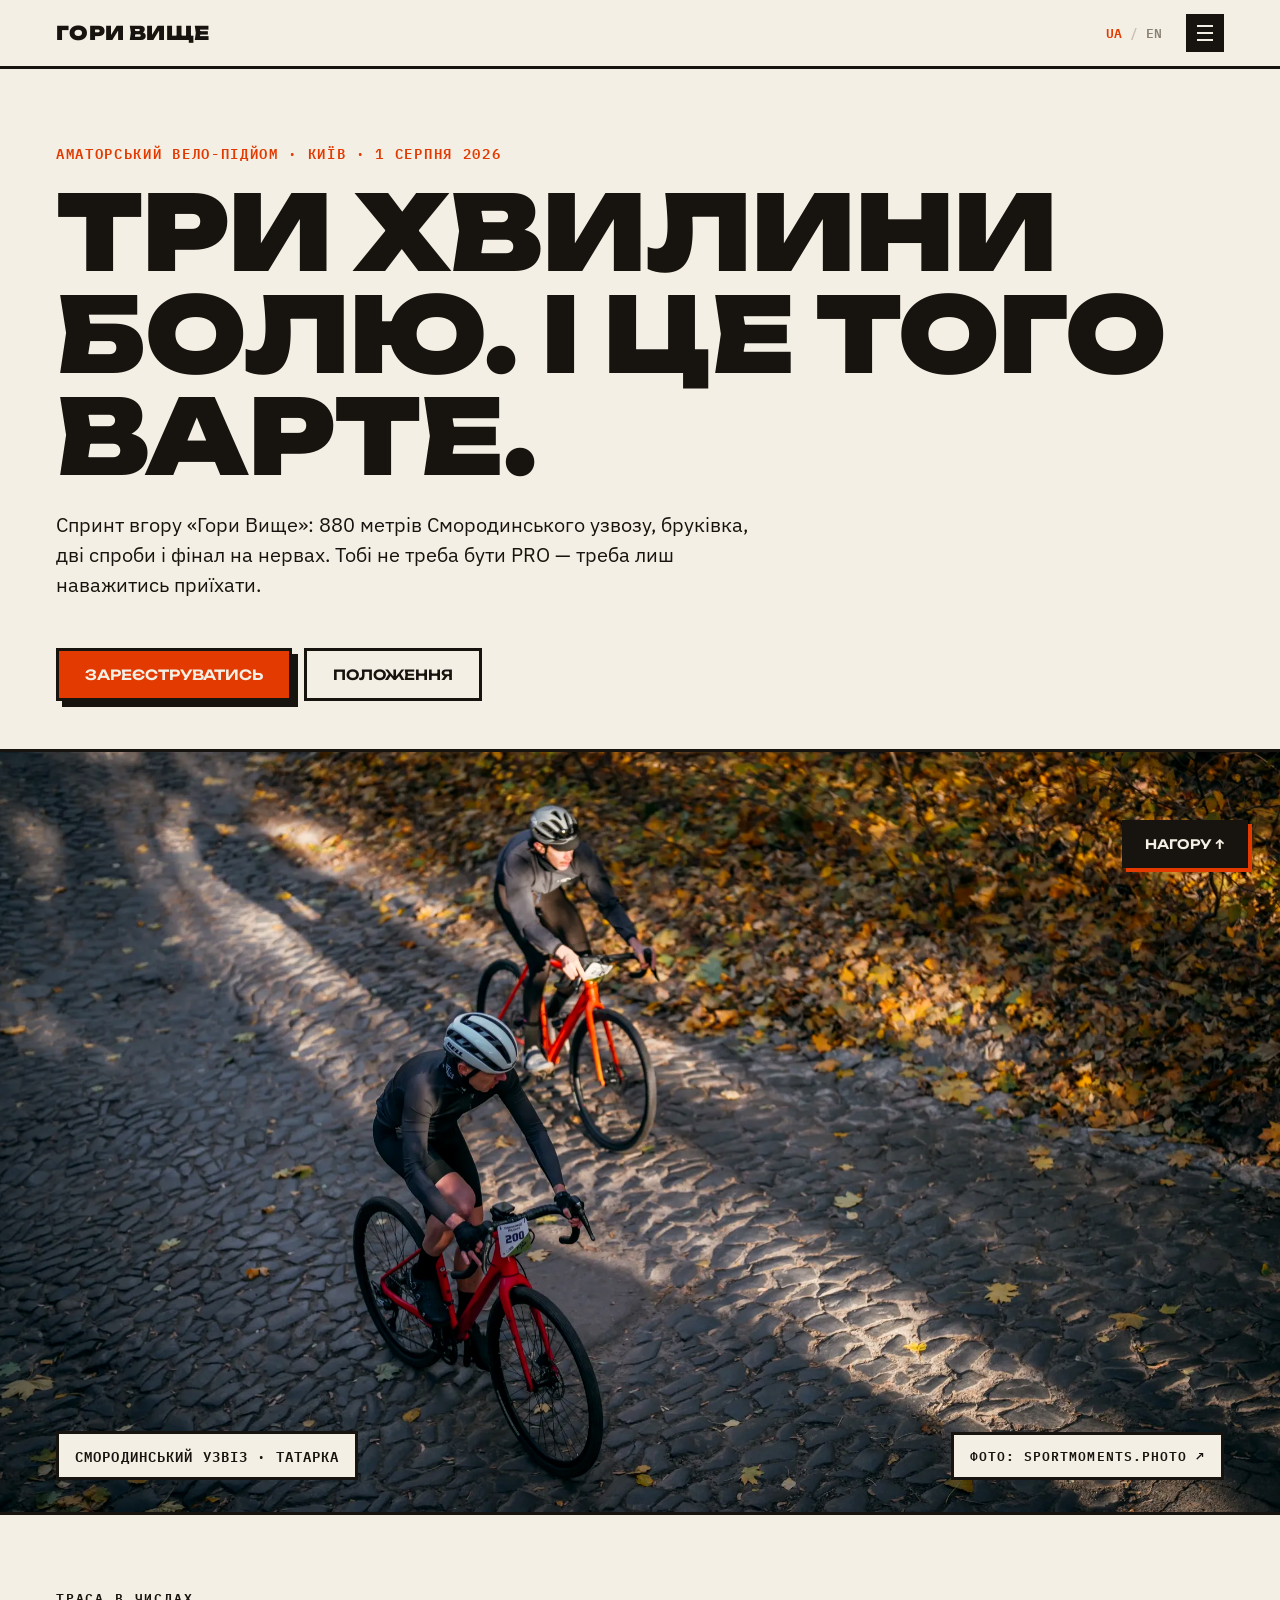
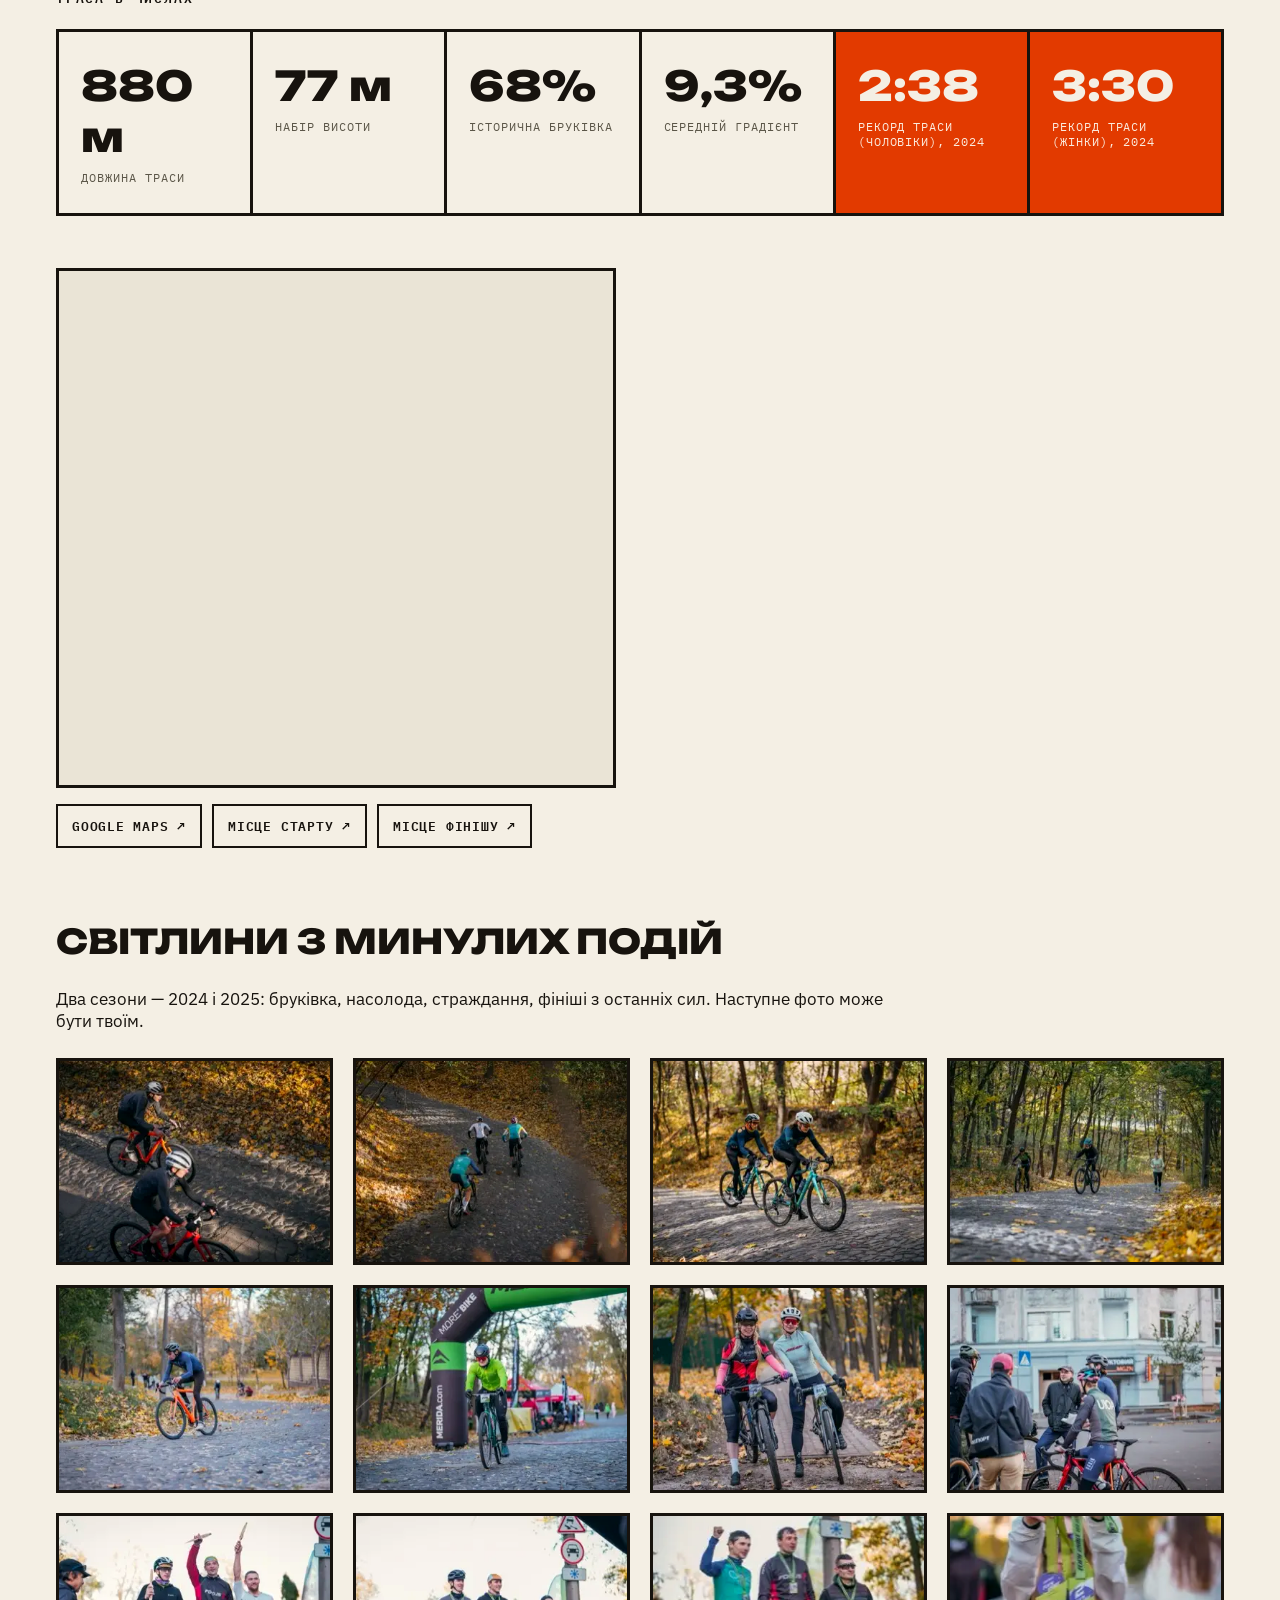
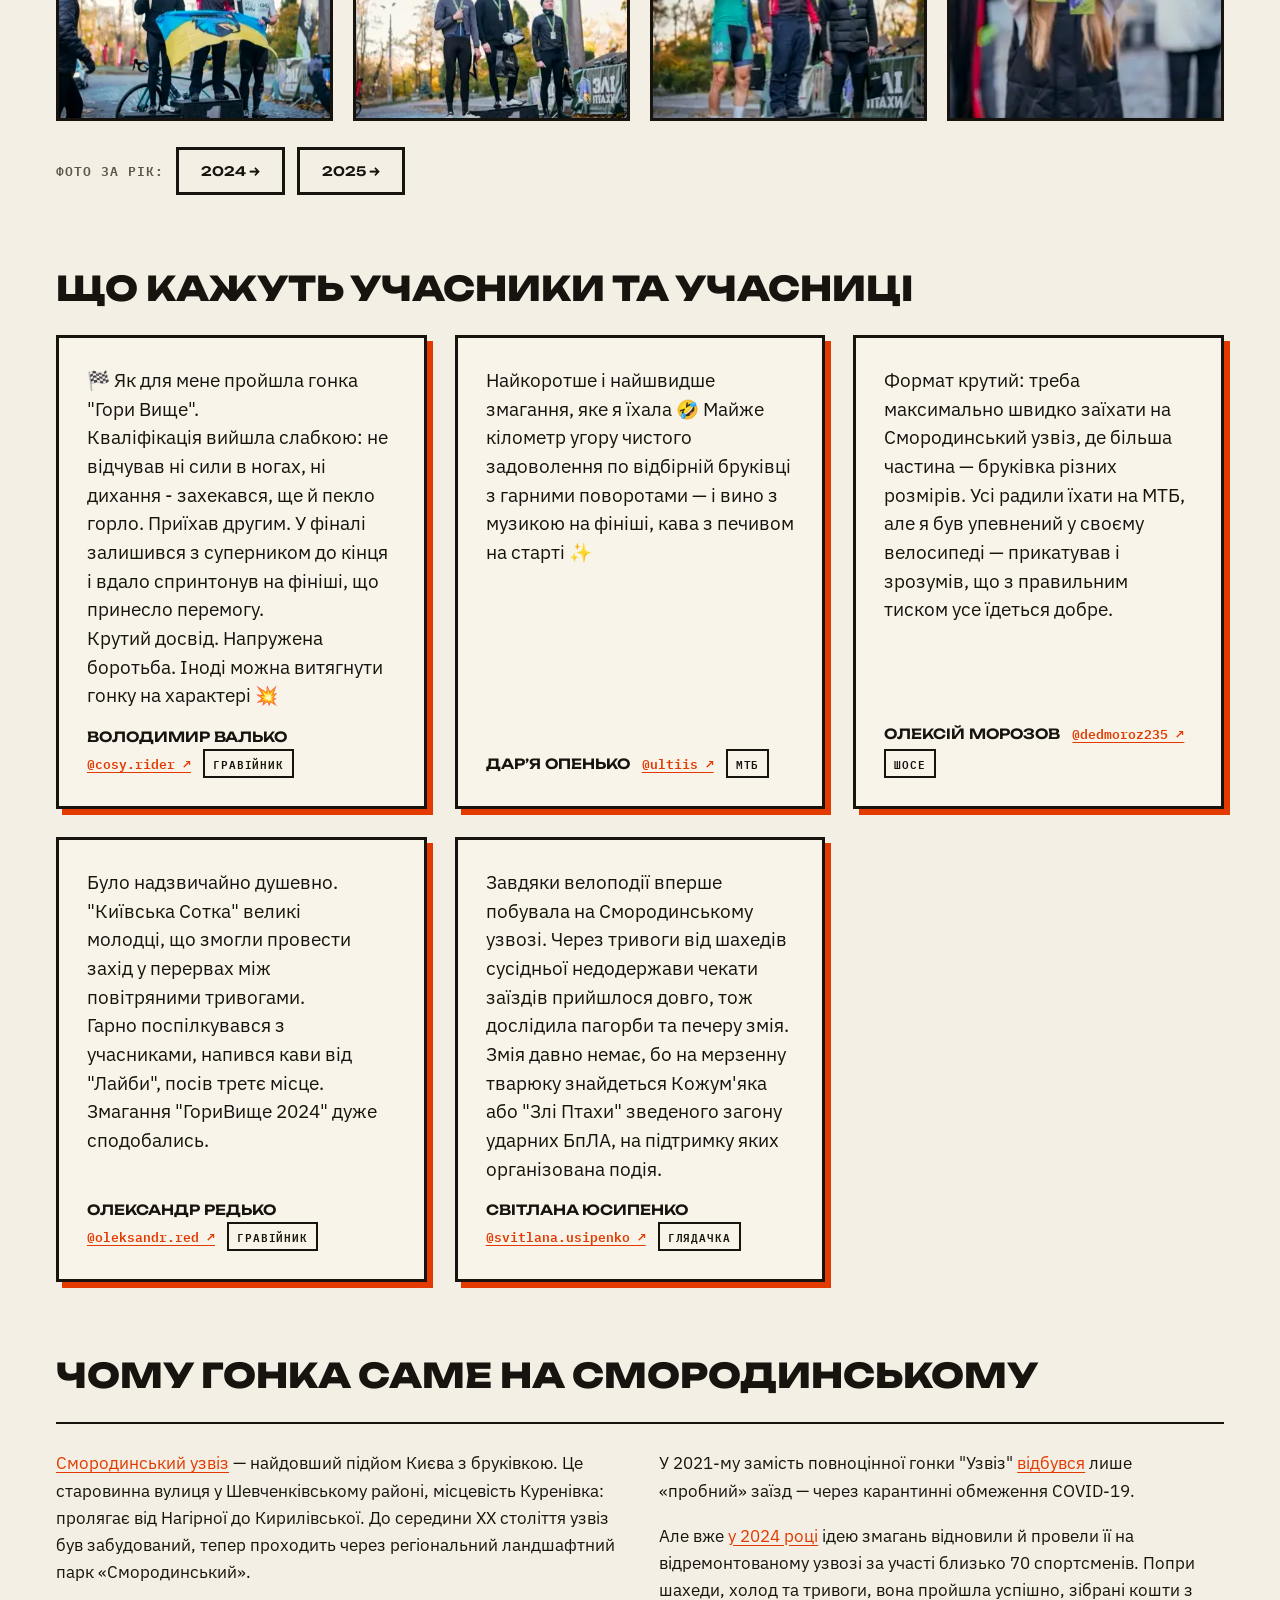
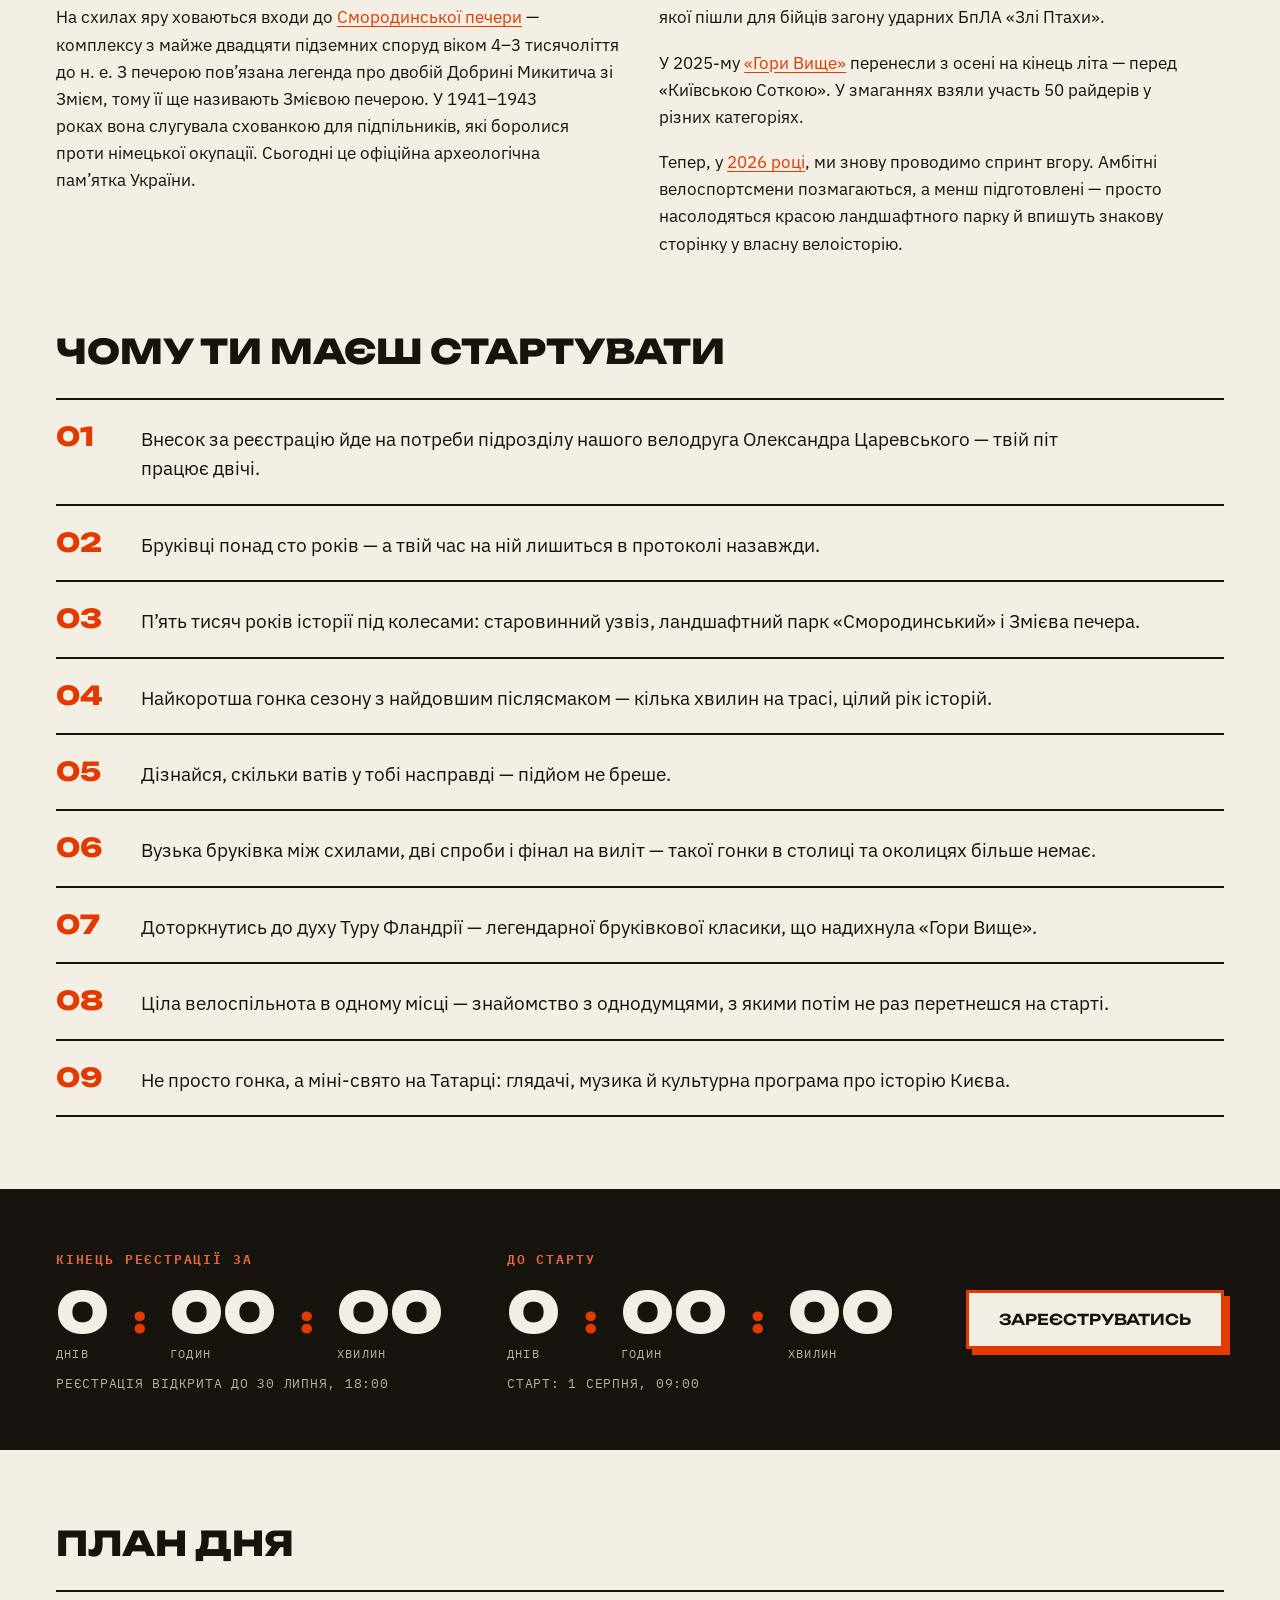
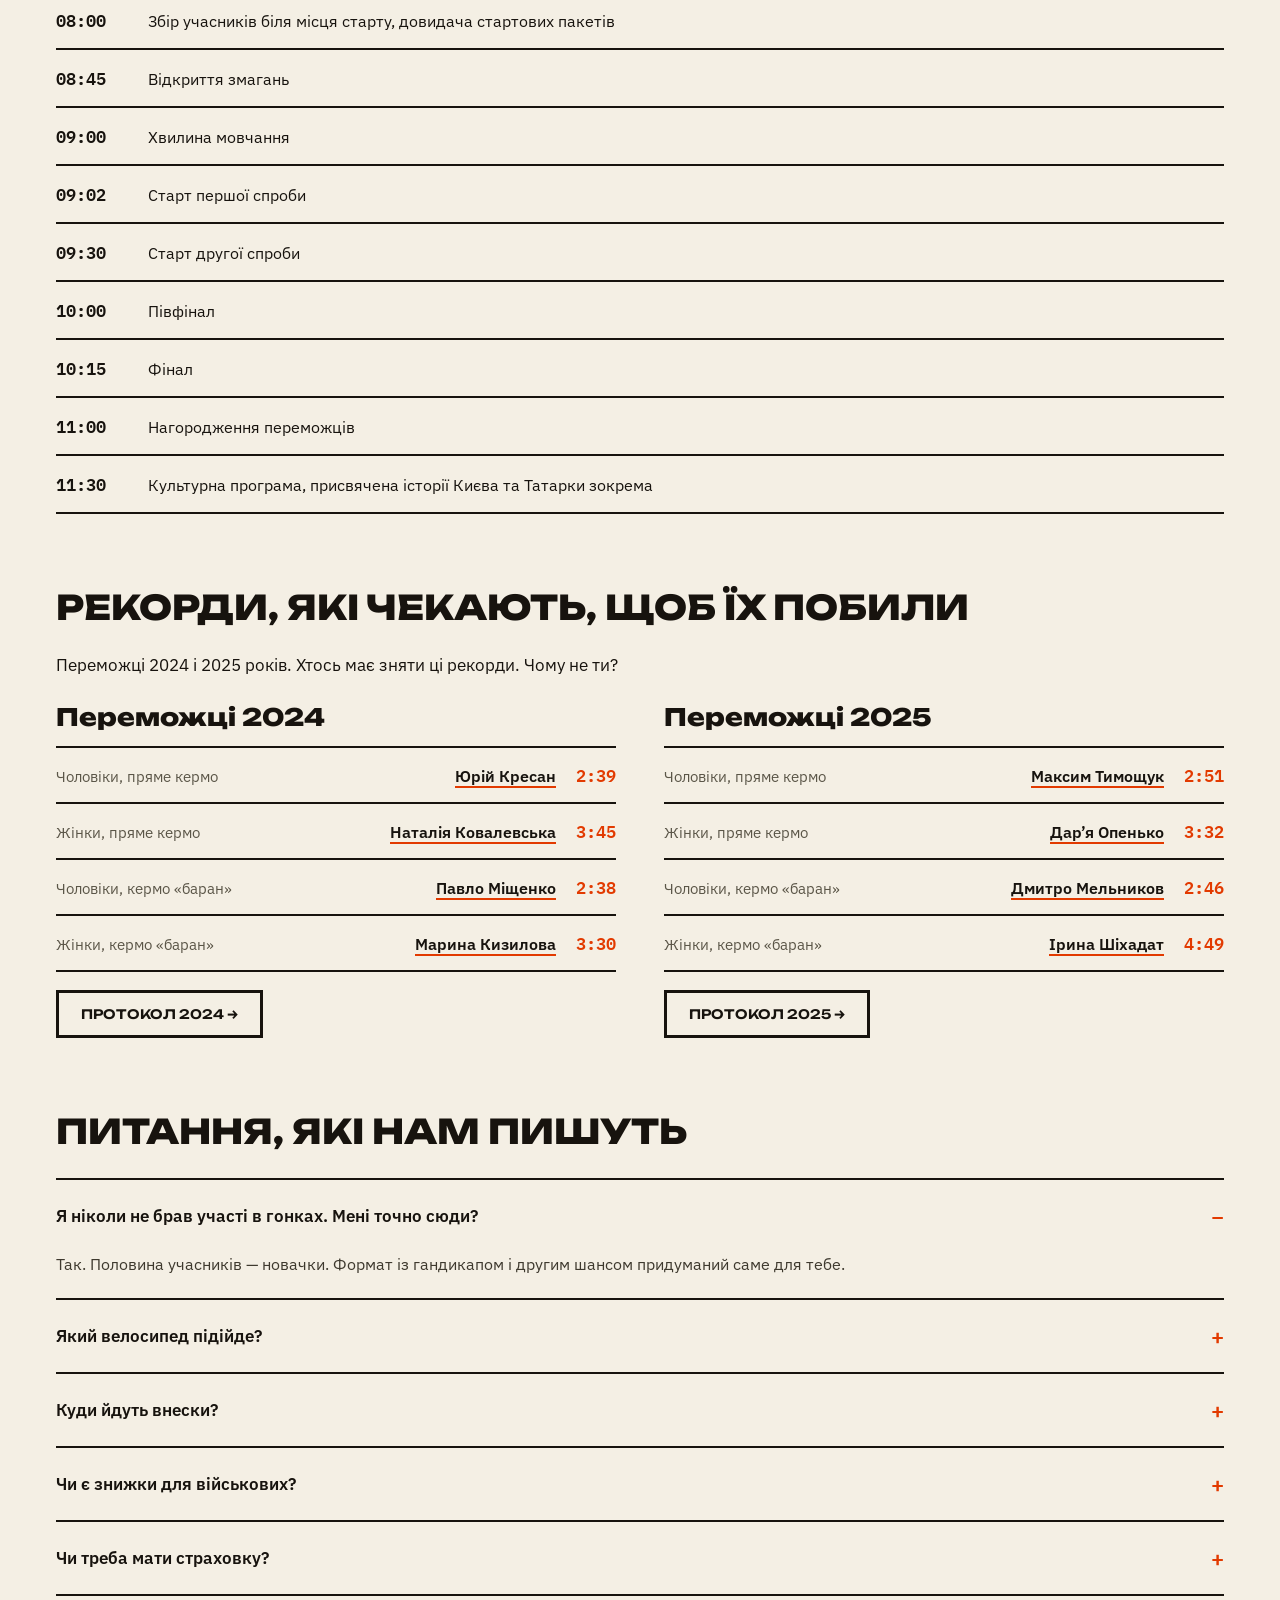
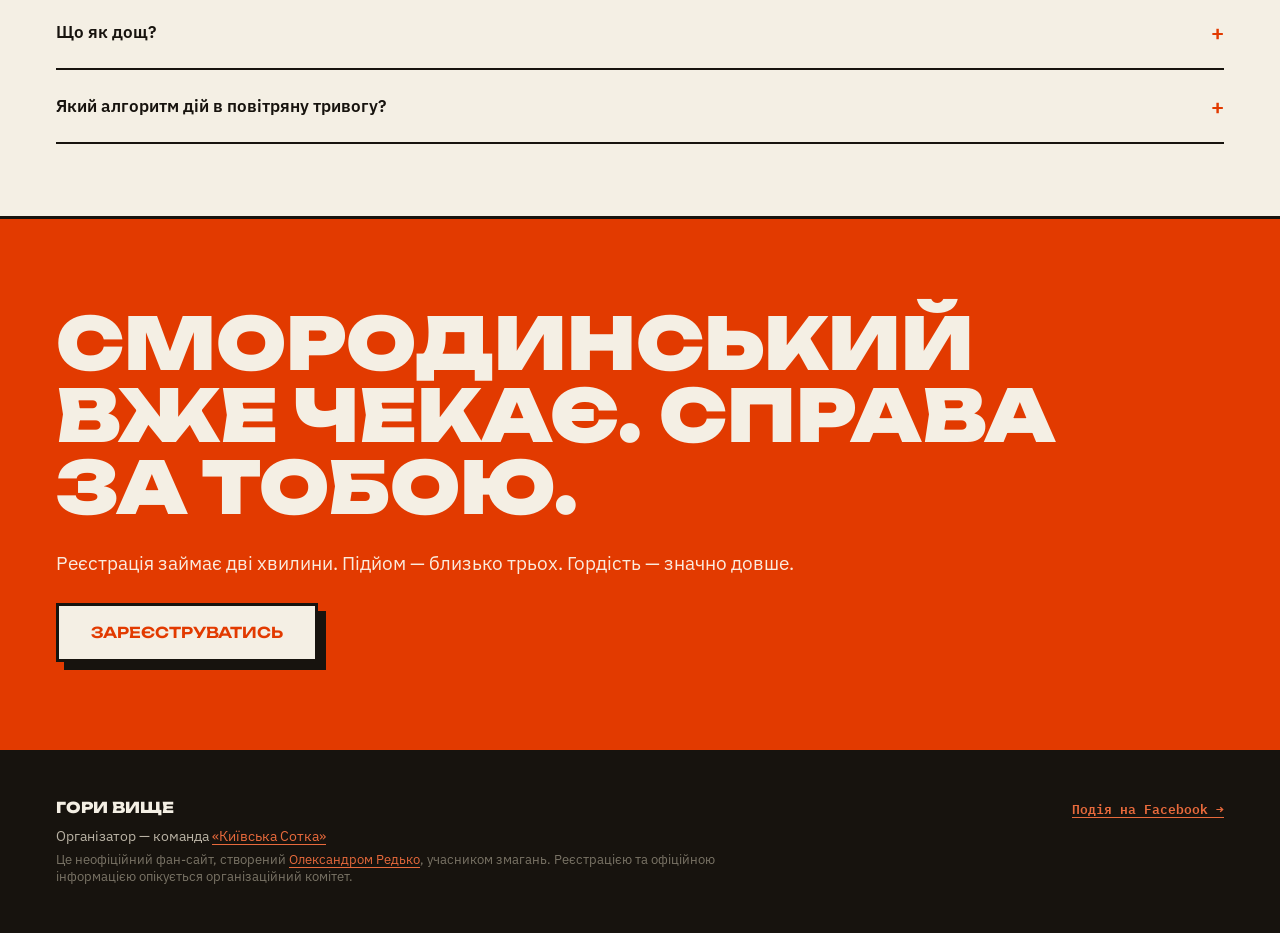
==== index.html @ 3505e2fd "add ico" ====
<!DOCTYPE html>
<html lang="uk">
<head>
<meta charset="utf-8">
<meta name="viewport" content="width=device-width, initial-scale=1">
<meta name="color-scheme" content="light">
<title>Гори Вище — Спринт вгору Смородинським узвозом</title>
<link rel="icon" href="assets/icon.svg" type="image/svg+xml">
<link rel="icon" href="assets/favicon.ico" sizes="any">
<link rel="apple-touch-icon" href="assets/apple-touch-icon.png">
<link rel="preconnect" href="https://fonts.googleapis.com">
<link rel="preconnect" href="https://fonts.gstatic.com" crossorigin>
<link rel="stylesheet" href="css/style.css">
</head>
<body>
<div class="page" id="app"></div>
<script src="js/main.js"></script>
</body>
</html>
---- css/style.css ----
@import url('https://fonts.googleapis.com/css2?family=Unbounded:wght@400;600;800;900&family=IBM+Plex+Sans:wght@400;500;600&family=IBM+Plex+Mono:wght@400;500;600&display=swap');

:root {
  color-scheme: light;
  --bg: #F4EFE4;
  --ink: #17130E;
  --accent: #E23A00;
  --accent-soft: #E86A3C;
  --accent-pale: #FBEBDD;
  --muted: #5B5648;
  --muted-2: #7A7466;
  --line-muted: #B9B2A4;
  --line-faint: #C8C1B2;
}

* { box-sizing: border-box; }

html { scroll-behavior: smooth; }

body {
  margin: 0;
  background: var(--bg);
  color: var(--ink);
  font-family: 'IBM Plex Sans', sans-serif;
  text-wrap: pretty;
  overflow-x: hidden;
}

a { color: var(--accent); text-decoration: underline; text-underline-offset: 3px; }
a:hover { color: var(--ink); }

.page { background: var(--bg); color: var(--ink); overflow-x: hidden; }

.container { max-width: 1280px; margin: 0 auto; padding: 0 clamp(16px, 5vw, 56px); }

/* nav */
.nav {
  position: relative;
  display: flex;
  align-items: center;
  justify-content: space-between;
  gap: 16px;
  padding: 14px clamp(16px, 5vw, 56px);
  border-bottom: 3px solid var(--ink);
}
.nav-brand {
  font-family: 'Unbounded', sans-serif;
  font-weight: 900;
  font-size: clamp(15px, 2.4vw, 19px);
  letter-spacing: 0.02em;
  text-transform: uppercase;
  color: var(--ink);
  text-decoration: none;
}
.nav-controls { display: flex; align-items: center; gap: clamp(10px, 2.4vw, 22px); }
.lang-switch {
  display: flex;
  align-items: center;
  gap: 6px;
  font-family: 'IBM Plex Mono', monospace;
  font-weight: 600;
  font-size: 13px;
}
.lang-switch .sep { color: var(--line-faint); }
.lang-btn { background: none; border: none; cursor: pointer; padding: 4px 2px; font-family: 'IBM Plex Mono', monospace; font-weight: 600; font-size: 13px; color: #8A8375; }
.lang-btn.is-active { color: var(--accent); }
.menu-btn {
  width: 38px; height: 38px;
  display: flex; flex-direction: column; justify-content: center; align-items: center; gap: 5px;
  background: var(--ink); border: none; cursor: pointer;
}
.menu-btn span { display: block; width: 16px; height: 2px; background: var(--bg); }
.dropdown {
  position: absolute; top: 100%; right: clamp(16px, 5vw, 56px); z-index: 20;
  background: var(--bg); border: 3px solid var(--ink); padding: 8px 0;
  display: flex; flex-direction: column; min-width: 220px; box-shadow: 8px 8px 0 var(--accent);
}
.dropdown a {
  padding: 11px 20px; color: var(--ink); text-decoration: none;
  font-family: 'Unbounded', sans-serif; font-weight: 600; font-size: 13px; text-transform: uppercase;
}
.dropdown a.dropdown-cta { color: var(--accent); }
.dropdown-rule { height: 2px; background: var(--ink); margin: 6px 20px; }

/* hero */
.hero-inner { max-width: 1280px; margin: 0 auto; padding: clamp(36px, 6vw, 72px) clamp(16px, 5vw, 56px) clamp(28px, 4vw, 48px); }
.kicker {
  font-family: 'IBM Plex Mono', monospace; font-weight: 600; font-size: clamp(12px, 1.4vw, 14px);
  letter-spacing: 0.12em; text-transform: uppercase; color: var(--accent); margin: 0 0 18px;
}
.hero-title {
  font-family: 'Unbounded', sans-serif; font-weight: 900; font-size: clamp(38px, 8.6vw, 104px);
  line-height: 0.98; text-transform: uppercase; letter-spacing: -0.01em; margin: 0 0 22px; max-width: 20ch;
}
.hero-footer-row { display: flex; flex-wrap: wrap; gap: clamp(20px, 4vw, 48px); align-items: flex-end; justify-content: space-between; }
.hero-sub { font-size: clamp(16px, 2vw, 20px); line-height: 1.5; max-width: 62ch; margin: 0; }
.cta-row { display: flex; gap: 12px; flex-wrap: wrap; }
.btn-primary, .btn-secondary {
  display: inline-flex; align-items: center; font-family: 'Unbounded', sans-serif; font-weight: 600;
  font-size: 14px; text-transform: uppercase; border: 3px solid var(--ink); padding: 15px 26px; text-decoration: none;
}
.btn-primary { color: var(--bg); background: var(--accent); box-shadow: 6px 6px 0 var(--ink); }
.btn-secondary { color: var(--ink); background: transparent; }

.hero-media { position: relative; border-top: 3px solid var(--ink); border-bottom: 3px solid var(--ink); }
.hero-media picture { display: block; }
.hero-img { width: 100%; height: clamp(420px, 62vw, 760px); object-fit: cover; display: block; filter: saturate(1.08) contrast(1.06); }
.stamp {
  position: absolute; left: clamp(16px, 5vw, 56px); bottom: clamp(16px, 3vw, 32px);
  background: var(--bg); border: 3px solid var(--ink); padding: 10px 16px;
  font-family: 'IBM Plex Mono', monospace; font-weight: 600; font-size: clamp(12px, 1.4vw, 14px);
  letter-spacing: 0.08em; text-transform: uppercase;
}
.photo-credit {
  position: absolute; right: clamp(16px, 5vw, 56px); bottom: clamp(16px, 3vw, 32px);
  background: var(--bg); border: 3px solid var(--ink); padding: 10px 16px;
  font-family: 'IBM Plex Mono', monospace; font-weight: 600; font-size: clamp(11px, 1.2vw, 13px);
  letter-spacing: 0.08em; text-transform: uppercase; color: var(--ink); text-decoration: none;
}

/* section headings */
.section-heading-mono {
  font-family: 'IBM Plex Mono', monospace; font-weight: 600; font-size: 13px; letter-spacing: 0.14em;
  text-transform: uppercase; color: var(--accent); margin: 0 0 20px;
}
.section-heading {
  font-family: 'Unbounded', sans-serif; font-weight: 800; font-size: clamp(22px, 3vw, 34px);
  text-transform: uppercase; margin: 0 0 26px;
}
.section-sub { font-size: 16.5px; margin: 0 0 26px; max-width: 90ch; }
.heading-link { color: var(--ink); text-decoration: none; }
.heading-link:hover { color: var(--ink); }

/* facts */
.facts-section { padding: clamp(44px, 6vw, 72px) 0; }
.facts-grid { display: flex; flex-wrap: wrap; gap: 3px; background: var(--ink); border: 3px solid var(--ink); }
.fact-cell { flex: 1 1 160px; padding: clamp(18px, 3vw, 28px) clamp(14px, 2vw, 22px); }
.fact-value { font-family: 'Unbounded', sans-serif; font-weight: 800; font-size: clamp(26px, 3.2vw, 42px); margin: 0; }
.fact-label { font-family: 'IBM Plex Mono', monospace; font-size: 12px; letter-spacing: 0.08em; text-transform: uppercase; margin: 8px 0 0; }

/* route */
.route-section { padding: 0 0 clamp(44px, 6vw, 72px); margin-top: -20px; }
#hv-route-map { border: 3px solid var(--ink); height: 520px; max-width: 560px; background: #EAE4D6; overflow: hidden; }
#hv-route-map iframe { height: 100% !important; width: 100% !important; display: block; }
.route-links { display: flex; flex-wrap: wrap; gap: 10px; margin-top: 16px; }
.route-link {
  font-family: 'IBM Plex Mono', monospace; font-weight: 600; font-size: 13px; text-transform: uppercase;
  letter-spacing: 0.06em; color: var(--ink); border: 2px solid var(--ink); padding: 9px 14px; text-decoration: none;
}

/* story */
.story-section { padding: 0 0 clamp(44px, 6vw, 72px); }
.story-body { column-count: 2; column-gap: clamp(20px, 3vw, 40px); border-top: 2px solid var(--ink); padding-top: 26px; }
.story-body p { margin: 0 0 18px; font-size: clamp(15.5px, 1.7vw, 17px); line-height: 1.6; break-inside: avoid; }
@media (max-width: 640px) {
  .story-body { column-count: 1; }
}

/* why */
.why-section { padding: 0 0 clamp(44px, 6vw, 72px); }
.why-heading { font-family: 'Unbounded', sans-serif; font-weight: 800; font-size: clamp(22px, 3vw, 34px); text-transform: uppercase; margin: 0 0 26px; }
.why-list { display: flex; flex-direction: column; }
.why-item { display: flex; gap: clamp(16px, 3vw, 32px); align-items: baseline; padding: 20px 0; border-top: 2px solid var(--ink); }
.why-num { font-family: 'Unbounded', sans-serif; font-weight: 800; font-size: clamp(18px, 2.4vw, 26px); color: var(--accent); min-width: 2.2ch; }
.why-text { margin: 0; font-size: clamp(16px, 1.9vw, 19px); line-height: 1.55; max-width: 92ch; }
.rule-top { border-top: 2px solid var(--ink); }

/* countdown */
.countdown-section { background: var(--ink); color: var(--bg); border-top: 3px solid var(--ink); border-bottom: 3px solid var(--ink); }
.countdown-inner {
  max-width: 1280px; margin: 0 auto; padding: clamp(36px, 5vw, 56px) clamp(16px, 5vw, 56px);
  display: flex; flex-wrap: wrap; gap: clamp(24px, 4vw, 48px); align-items: center; justify-content: space-between;
}
.timers { display: flex; flex-wrap: wrap; gap: clamp(28px, 5vw, 72px); }
.timer-label { font-family: 'IBM Plex Mono', monospace; font-weight: 600; font-size: 13px; letter-spacing: 0.14em; text-transform: uppercase; color: var(--accent-soft); margin: 0 0 14px; }
.timer-values { display: flex; gap: clamp(12px, 2vw, 24px); align-items: baseline; }
.timer-num { font-family: 'Unbounded', sans-serif; font-weight: 900; font-size: clamp(32px, 4.6vw, 56px); line-height: 1; }
.timer-unit { display: block; font-family: 'IBM Plex Mono', monospace; font-size: 12px; letter-spacing: 0.1em; text-transform: uppercase; color: var(--line-muted); margin-top: 6px; }
.timer-colon { font-family: 'Unbounded', sans-serif; font-weight: 900; font-size: clamp(22px, 3vw, 40px); color: var(--accent); }
.timer-note { font-family: 'IBM Plex Mono', monospace; font-size: 12.5px; letter-spacing: 0.06em; text-transform: uppercase; color: var(--line-muted); margin: 14px 0 0; }
.countdown-cta { display: inline-flex; align-items: center; font-family: 'Unbounded', sans-serif; font-weight: 600; font-size: 15px; text-transform: uppercase; color: var(--ink); background: var(--bg); border: 3px solid var(--accent); padding: 17px 30px; text-decoration: none; box-shadow: 6px 6px 0 var(--accent); }

/* schedule */
.schedule-section { padding: clamp(44px, 6vw, 72px) 0; }
.schedule-item { display: flex; gap: 24px; padding: 14px 0; border-top: 2px solid var(--ink); align-items: baseline; }
.schedule-time { font-family: 'IBM Plex Mono', monospace; font-weight: 600; font-size: 17px; min-width: 68px; }
.schedule-event { font-size: 16px; }

/* results */
.results-section { padding: 0 0 clamp(44px, 6vw, 72px); }
.results-years-grid { display: grid; grid-template-columns: repeat(auto-fit, minmax(min(340px, 100%), 1fr)); gap: clamp(24px, 4vw, 48px); }
.results-year-heading { font-family: 'Unbounded', sans-serif; font-weight: 800; font-size: clamp(18px, 2.2vw, 24px); margin: 0 0 14px; }
.results-item { display: flex; flex-wrap: wrap; gap: 6px 20px; justify-content: space-between; padding: 13px 0; border-top: 2px solid var(--ink); align-items: baseline; }
.results-category { font-size: 14.5px; color: var(--muted); flex: 1 1 150px; }
.results-winner { font-weight: 600; font-size: 16px; color: var(--ink); text-decoration: none; border-bottom: 2px solid var(--accent); }
.results-time { font-family: 'IBM Plex Mono', monospace; font-weight: 600; font-size: 17px; color: var(--accent); }
.results-protocol-link { margin-top: 18px; padding: 12px 20px; }

/* gallery */
.gallery-section { padding: 0 0 clamp(44px, 6vw, 72px); }
.gallery-grid { display: grid; grid-template-columns: repeat(auto-fit, minmax(220px, 1fr)); gap: clamp(12px, 2vw, 20px); cursor: zoom-in; }
.gallery-figure { margin: 0; aspect-ratio: 4/3; overflow: hidden; border: 3px solid var(--ink); position: relative; }
.gallery-figure picture { display: block; width: 100%; height: 100%; }
.gallery-figure img { width: 100%; height: 100%; object-fit: cover; display: block; filter: saturate(1.08) contrast(1.04); }
.gallery-years { display: flex; flex-wrap: wrap; align-items: center; gap: 12px; margin-top: 26px; }

.years-label { font-family: 'IBM Plex Mono', monospace; font-weight: 600; font-size: 12.5px; letter-spacing: 0.08em; text-transform: uppercase; color: var(--muted); }
.year-link { display: inline-flex; align-items: center; font-family: 'Unbounded', sans-serif; font-weight: 600; font-size: 13px; text-transform: uppercase; color: var(--ink); border: 3px solid var(--ink); padding: 13px 22px; text-decoration: none; }

/* lightbox */
.lightbox {
  position: fixed; inset: 0; z-index: 60; background: rgba(23, 19, 14, 0.94);
  display: flex; flex-direction: column; align-items: center; justify-content: center; gap: 18px;
  padding: clamp(16px, 4vw, 48px); cursor: zoom-out;
}
.lightbox-img { width: min(1100px, 92vw); height: 76vh; background-size: contain; background-position: center; background-repeat: no-repeat; border: 3px solid var(--bg); }
.lightbox-controls { display: flex; align-items: center; gap: 14px; }
.lightbox-btn { font-family: 'Unbounded', sans-serif; font-weight: 600; font-size: 15px; color: var(--ink); background: var(--bg); border: 3px solid var(--bg); padding: 10px 20px; cursor: pointer; }
.lightbox-close { font-size: 13px; text-transform: uppercase; color: var(--bg); background: transparent; border: 3px solid var(--accent); padding: 10px 18px; margin-left: 10px; }
.lightbox-counter { font-family: 'IBM Plex Mono', monospace; font-weight: 600; font-size: 13px; letter-spacing: 0.08em; color: var(--bg); }
.lightbox-date {
  position: absolute; left: clamp(16px, 4vw, 40px); bottom: clamp(16px, 4vw, 32px);
  font-family: 'IBM Plex Mono', monospace; font-weight: 600; font-size: 12.5px; letter-spacing: 0.06em;
  text-transform: uppercase; color: var(--bg); border: 2px solid var(--bg); padding: 8px 14px;
}
.lightbox-credit {
  position: absolute; right: clamp(16px, 4vw, 40px); bottom: clamp(16px, 4vw, 32px);
  font-family: 'IBM Plex Mono', monospace; font-weight: 600; font-size: 12.5px; letter-spacing: 0.06em;
  text-transform: uppercase; color: var(--bg); border: 2px solid var(--bg); padding: 8px 14px; text-decoration: none;
}
.lightbox-credit:hover { color: var(--bg); }

/* voices */
.voices-section { padding: 0 0 clamp(44px, 6vw, 72px); }
.voices-grid { display: grid; grid-template-columns: repeat(auto-fit, minmax(min(300px, 100%), 1fr)); gap: clamp(16px, 2.5vw, 28px); }
.voice-card { margin: 0; border: 3px solid var(--ink); background: #F8F4EA; padding: clamp(20px, 3vw, 28px); display: flex; flex-direction: column; gap: 18px; box-shadow: 6px 6px 0 var(--accent); }
.voice-quote { margin: 0; font-size: clamp(16px, 1.9vw, 18.5px); line-height: 1.55; }
.voice-caption { margin-top: auto; display: flex; flex-wrap: wrap; gap: 4px 12px; align-items: baseline; }
.voice-name { font-family: 'Unbounded', sans-serif; font-weight: 600; font-size: 14px; text-transform: uppercase; }
.voice-link { font-family: 'IBM Plex Mono', monospace; font-weight: 600; font-size: 12.5px; color: var(--accent); }
.voice-bike { font-family: 'IBM Plex Mono', monospace; font-weight: 600; font-size: 11px; letter-spacing: 0.08em; text-transform: uppercase; color: var(--ink); border: 2px solid var(--ink); padding: 3px 8px; }

/* faq */
.faq-section { padding: 0 0 clamp(44px, 6vw, 72px); }
.faq-item { border-top: 2px solid var(--ink); }
.faq-question {
  width: 100%; display: flex; align-items: center; justify-content: space-between; gap: 16px;
  background: none; border: none; text-align: left; cursor: pointer; padding: 18px 0;
  font-family: 'IBM Plex Sans', sans-serif; font-weight: 600; font-size: 17px; color: var(--ink);
}
.faq-marker { font-family: 'IBM Plex Mono', monospace; font-size: 22px; color: var(--accent); flex-shrink: 0; }
.faq-answer { margin: 0 0 20px; font-size: 15.5px; line-height: 1.65; color: #3E392E; max-width: 92ch; }
.faq-link-wrap { margin: -8px 0 20px; }
.faq-link { font-family: 'IBM Plex Mono', monospace; font-weight: 600; font-size: 13px; color: var(--accent); }

/* final CTA */
.final-section { background: var(--accent); border-top: 3px solid var(--ink); }
.final-inner { max-width: 1280px; margin: 0 auto; padding: clamp(48px, 7vw, 88px) clamp(16px, 5vw, 56px); display: flex; flex-direction: column; align-items: flex-start; gap: 26px; }
.final-title { font-family: 'Unbounded', sans-serif; font-weight: 900; font-size: clamp(30px, 6vw, 72px); line-height: 1.0; text-transform: uppercase; color: var(--bg); margin: 0; max-width: 18ch; }
.final-sub { font-size: clamp(16px, 2vw, 19px); line-height: 1.5; color: var(--accent-pale); max-width: 68ch; margin: 0; }
.final-cta { display: inline-flex; align-items: center; font-family: 'Unbounded', sans-serif; font-weight: 600; font-size: 15px; text-transform: uppercase; color: var(--accent); background: var(--bg); border: 3px solid var(--ink); padding: 17px 32px; text-decoration: none; box-shadow: 8px 8px 0 var(--ink); }

/* footer */
.footer { background: var(--ink); color: var(--line-muted); }
.footer-inner { max-width: 1280px; margin: 0 auto; padding: clamp(32px, 5vw, 48px) clamp(16px, 5vw, 56px); display: flex; flex-wrap: wrap; gap: 24px; justify-content: space-between; align-items: flex-start; }
.footer-brand-col { max-width: 68ch; }
.footer-brand { font-family: 'Unbounded', sans-serif; font-weight: 800; font-size: 15px; text-transform: uppercase; color: var(--bg); margin: 0 0 10px; }
.footer-organizers { font-size: 13.5px; margin: 0 0 6px; }
.footer-organizers a { color: var(--accent-soft); }
.footer-disclaimer { font-size: 13px; color: var(--muted-2); margin: 0; }
.footer-disclaimer a { color: var(--accent-soft); }
.footer-fb { font-family: 'IBM Plex Mono', monospace; font-weight: 600; font-size: 13px; color: var(--accent-soft); text-decoration: underline; text-underline-offset: 3px; white-space: nowrap; }
.footer-fb:hover { color: var(--accent-soft); }

/* back to top */
.back-to-top {
  position: fixed; right: clamp(16px, 4vw, 32px); bottom: clamp(16px, 4vw, 32px); z-index: 50;
  display: inline-flex; align-items: center; font-family: 'Unbounded', sans-serif; font-weight: 600;
  font-size: 13px; text-transform: uppercase; color: var(--bg); background: var(--ink);
  border: 3px solid var(--ink); padding: 13px 20px; text-decoration: none; box-shadow: 4px 4px 0 var(--accent);
}
.back-to-top:hover { color: var(--bg); }

/* phones: pull corner-pinned captions into normal flow so they can't overlap */
@media (max-width: 480px) {
  .hero-media { display: flex; flex-direction: column; }
  .stamp, .photo-credit { position: static; align-self: flex-start; }
  .photo-credit { margin-top: -3px; }
  .lightbox-date, .lightbox-credit { position: static; }
}
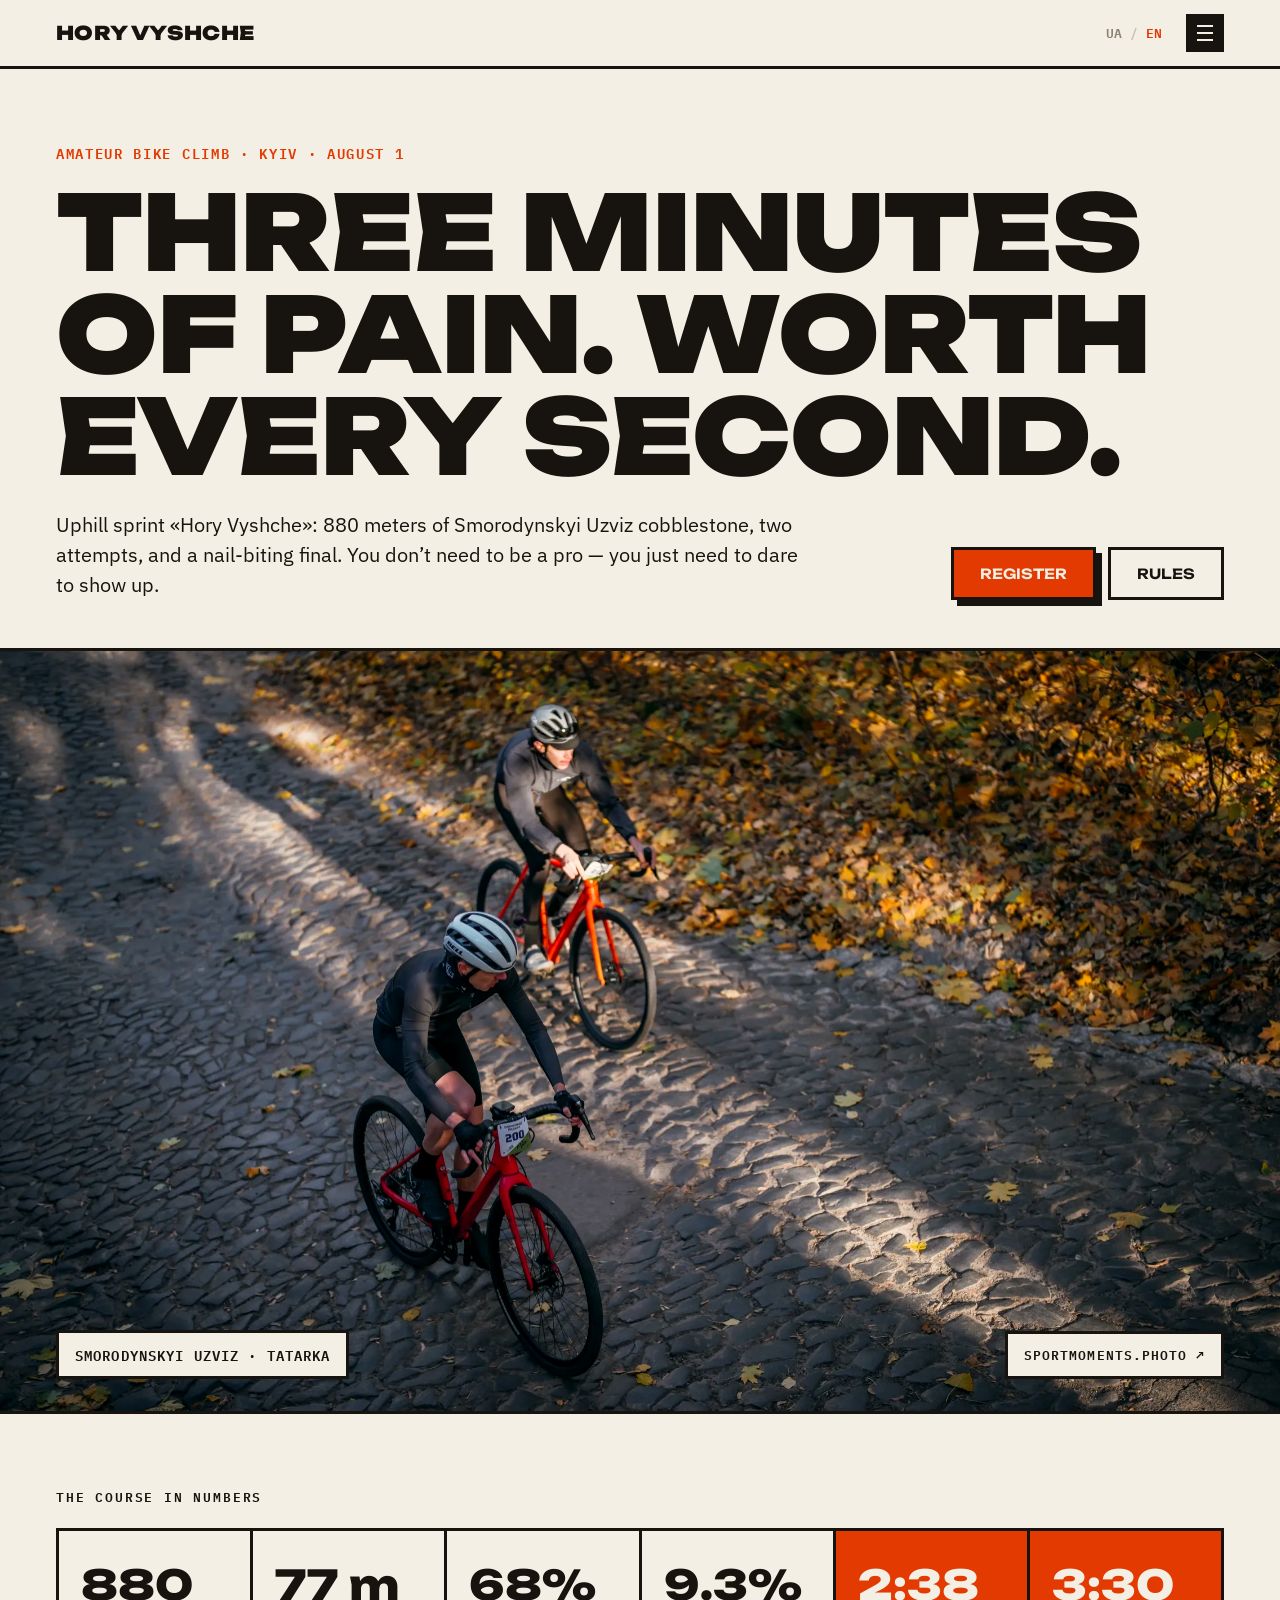
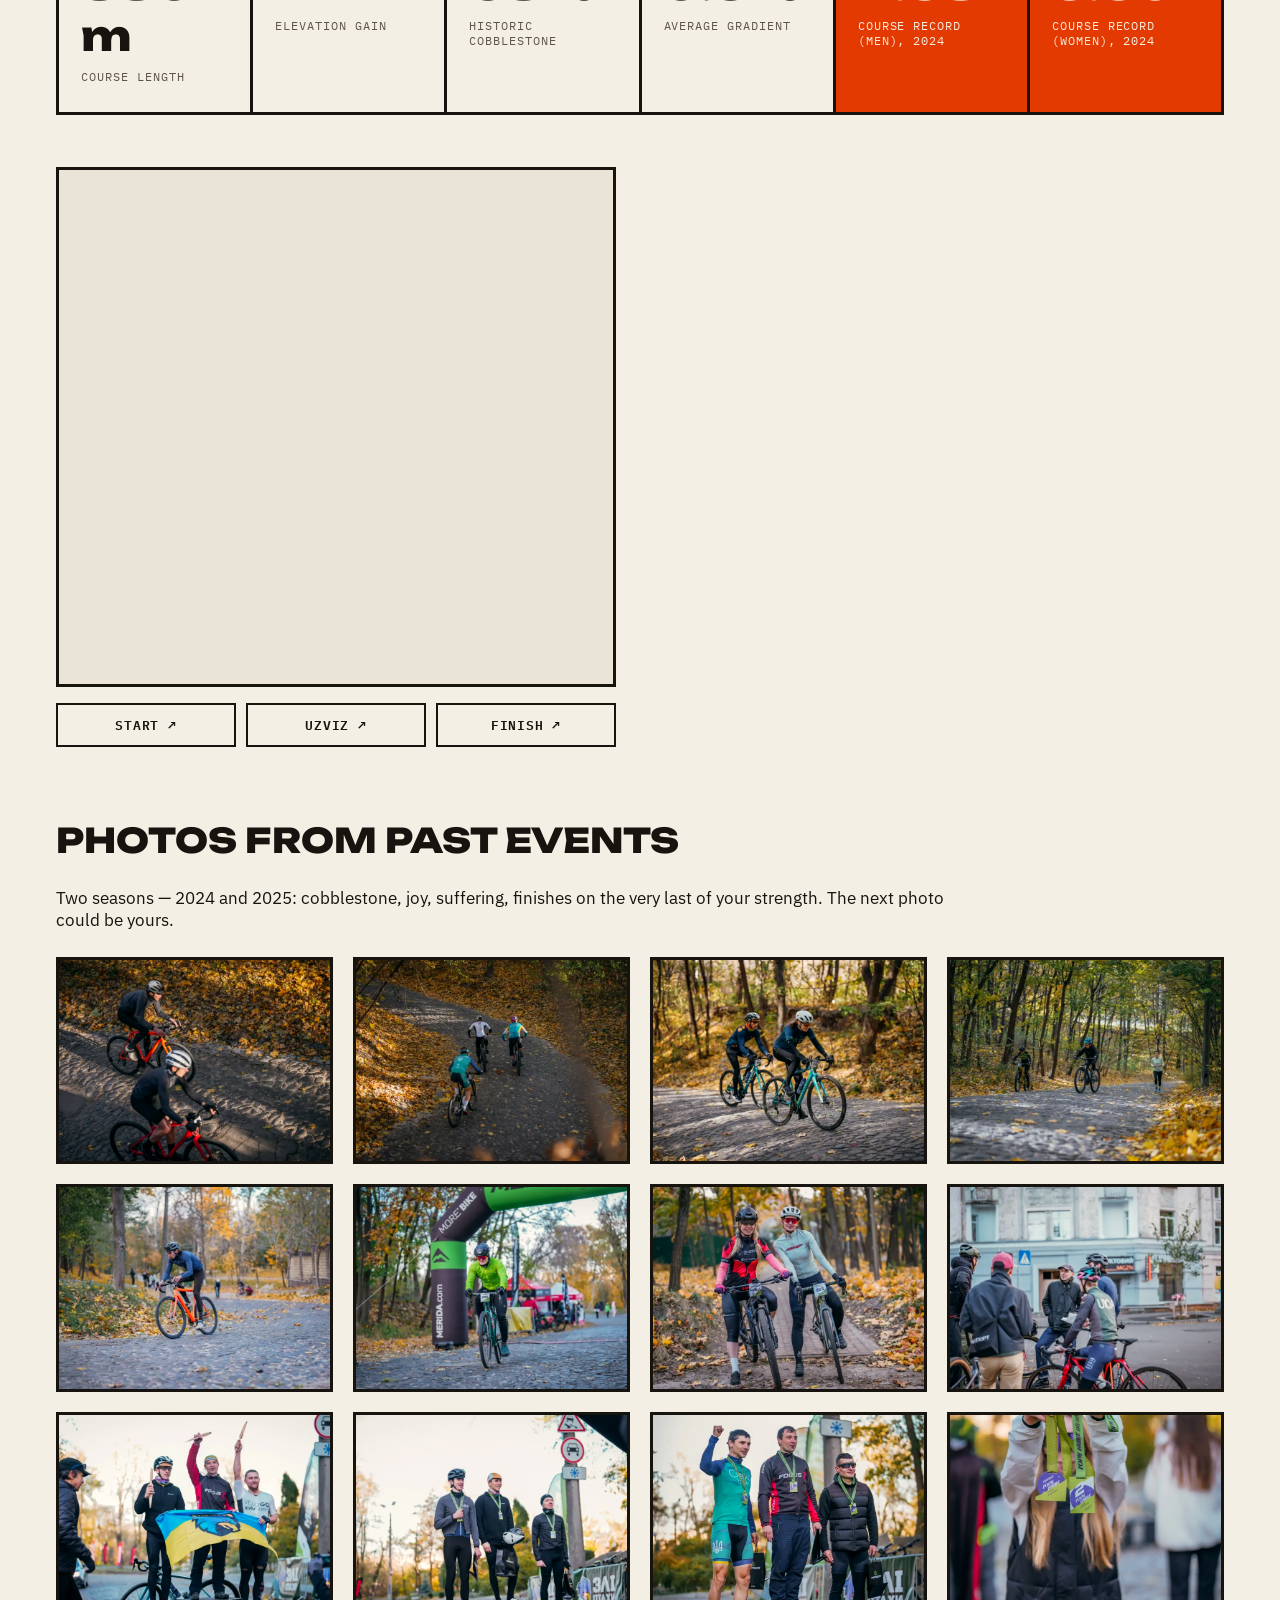
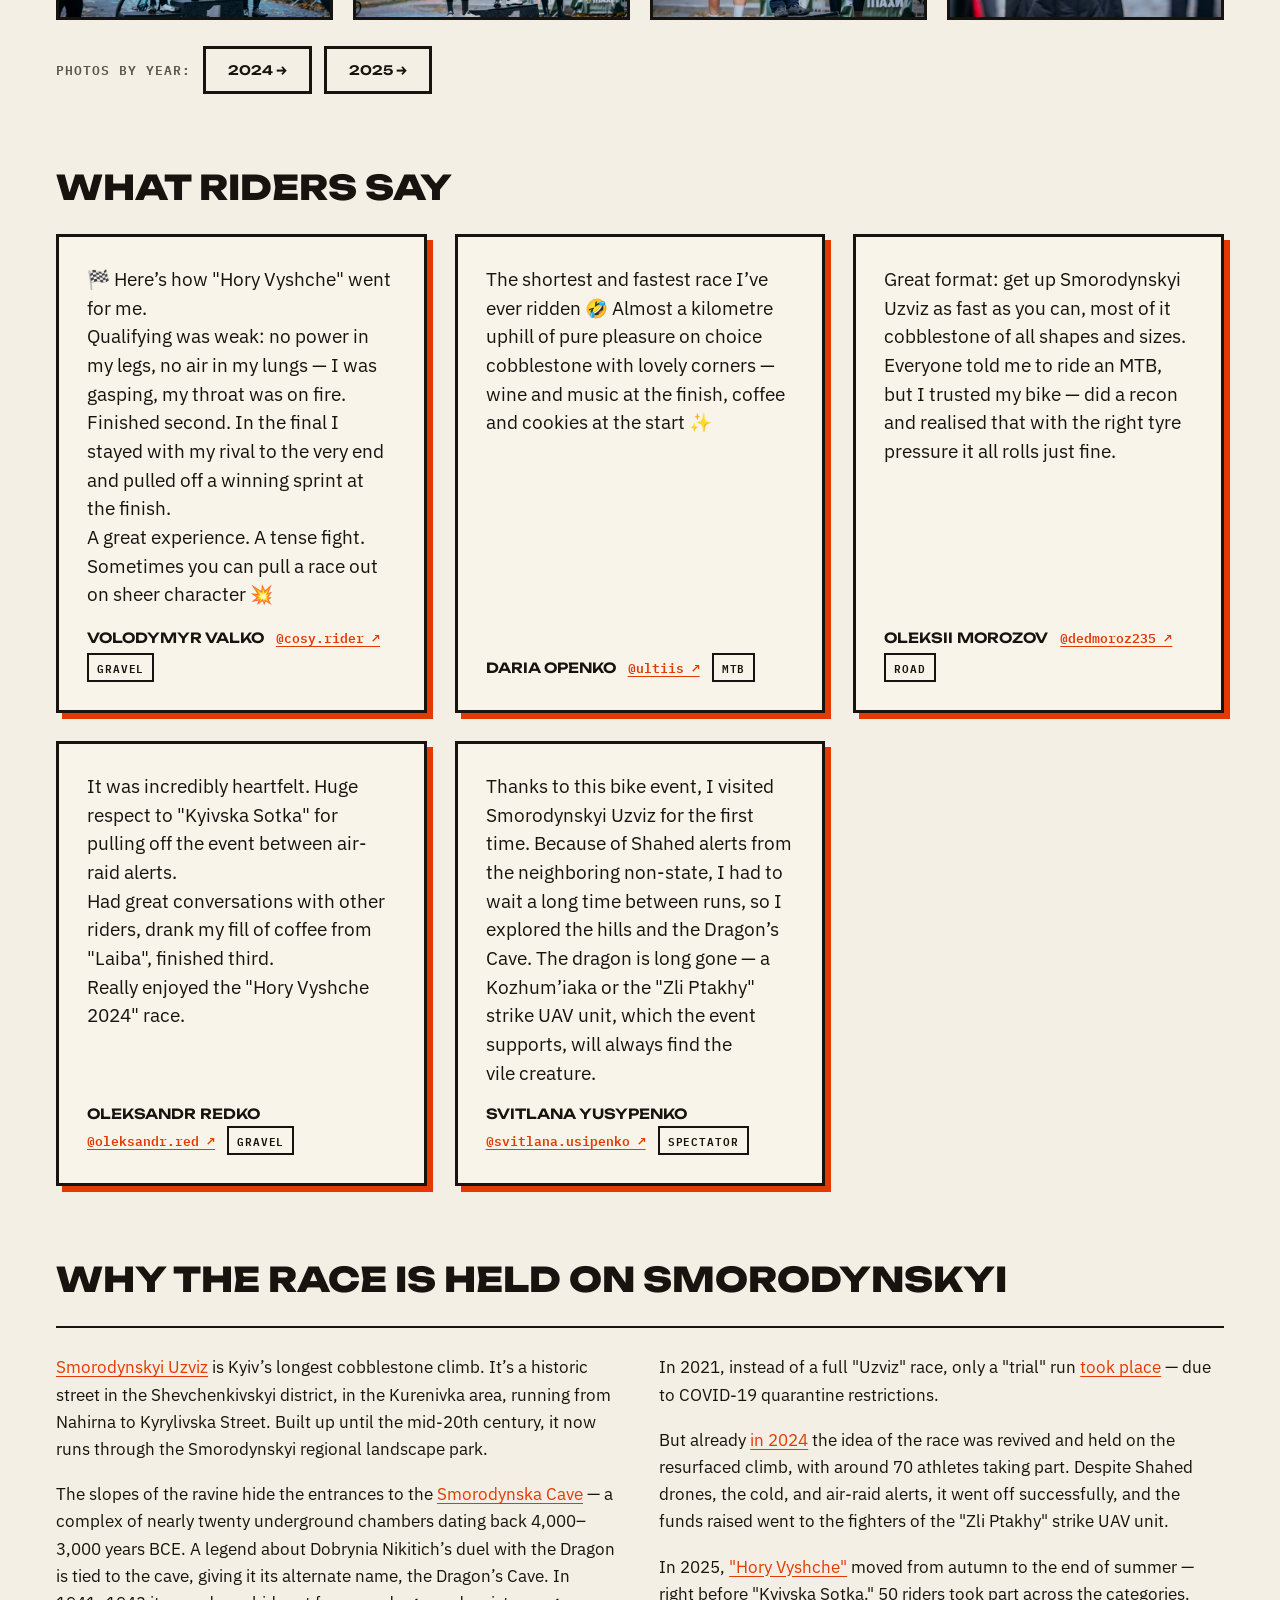
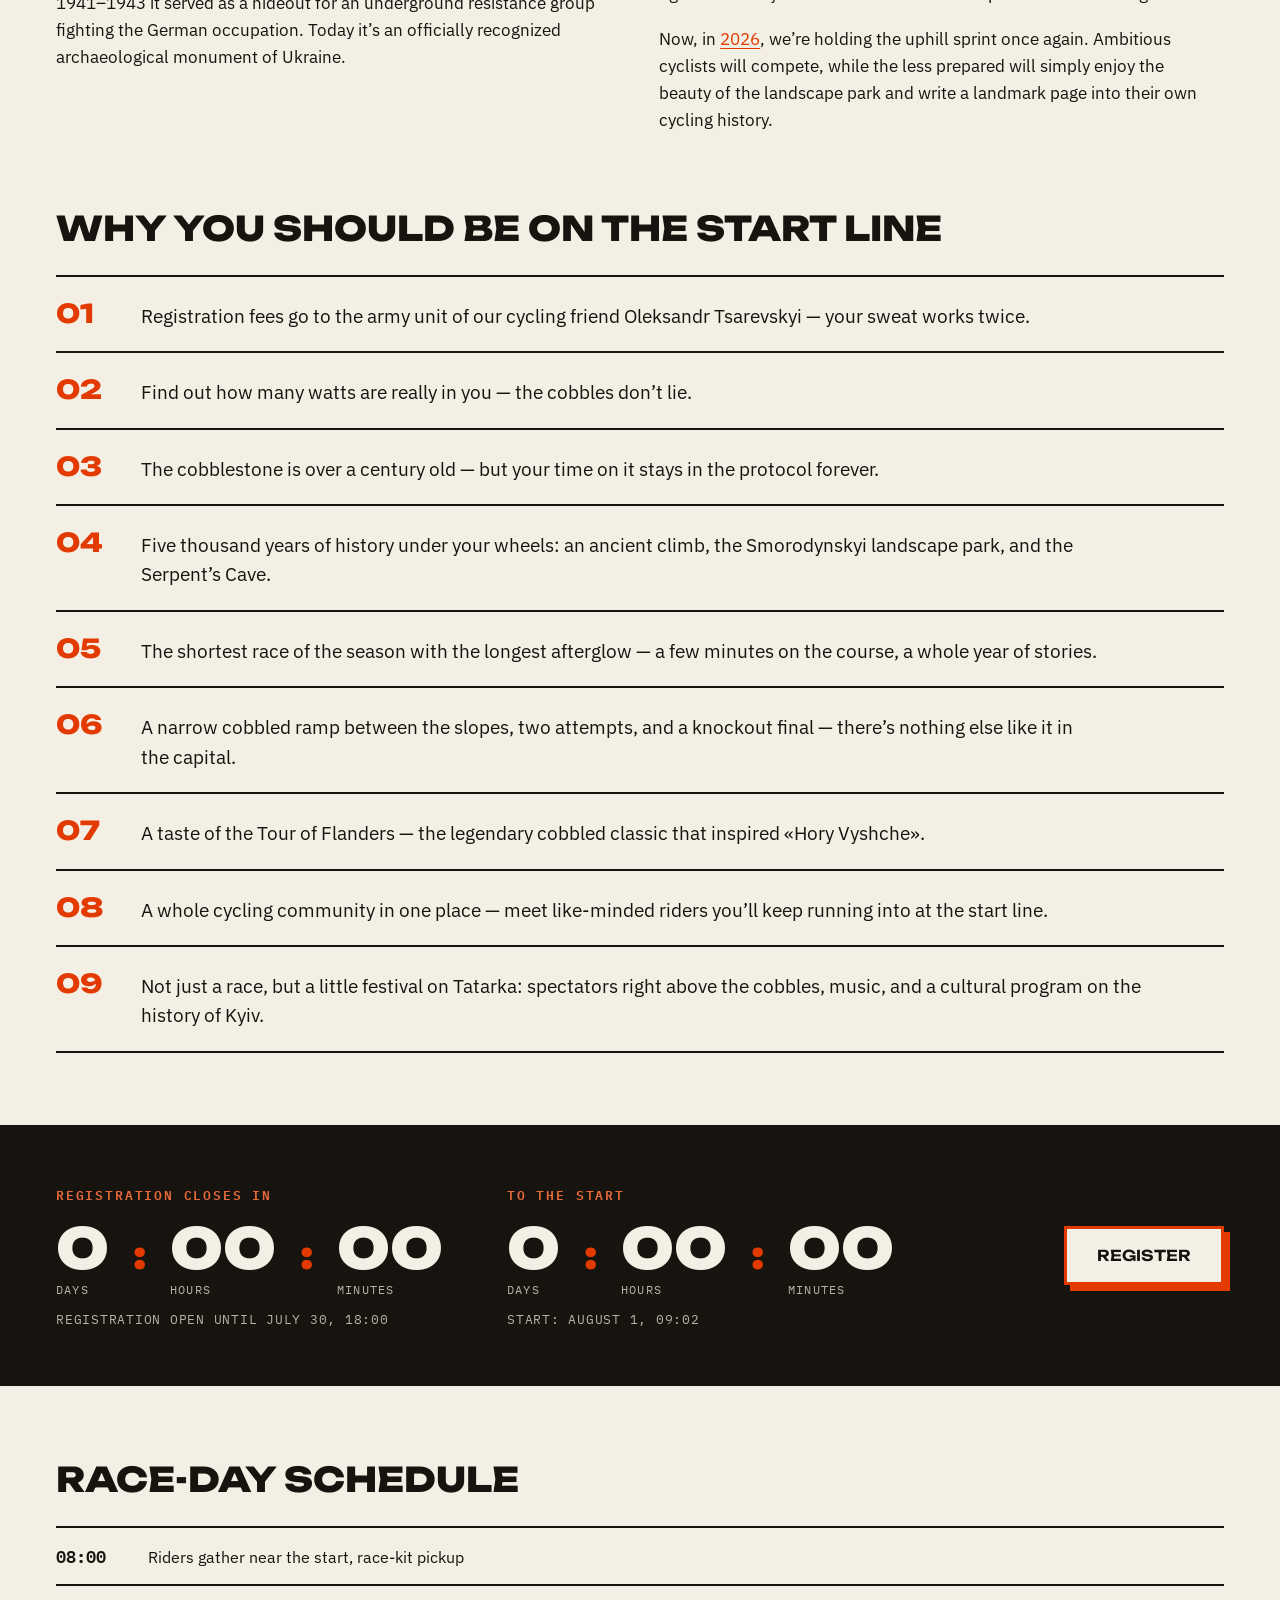
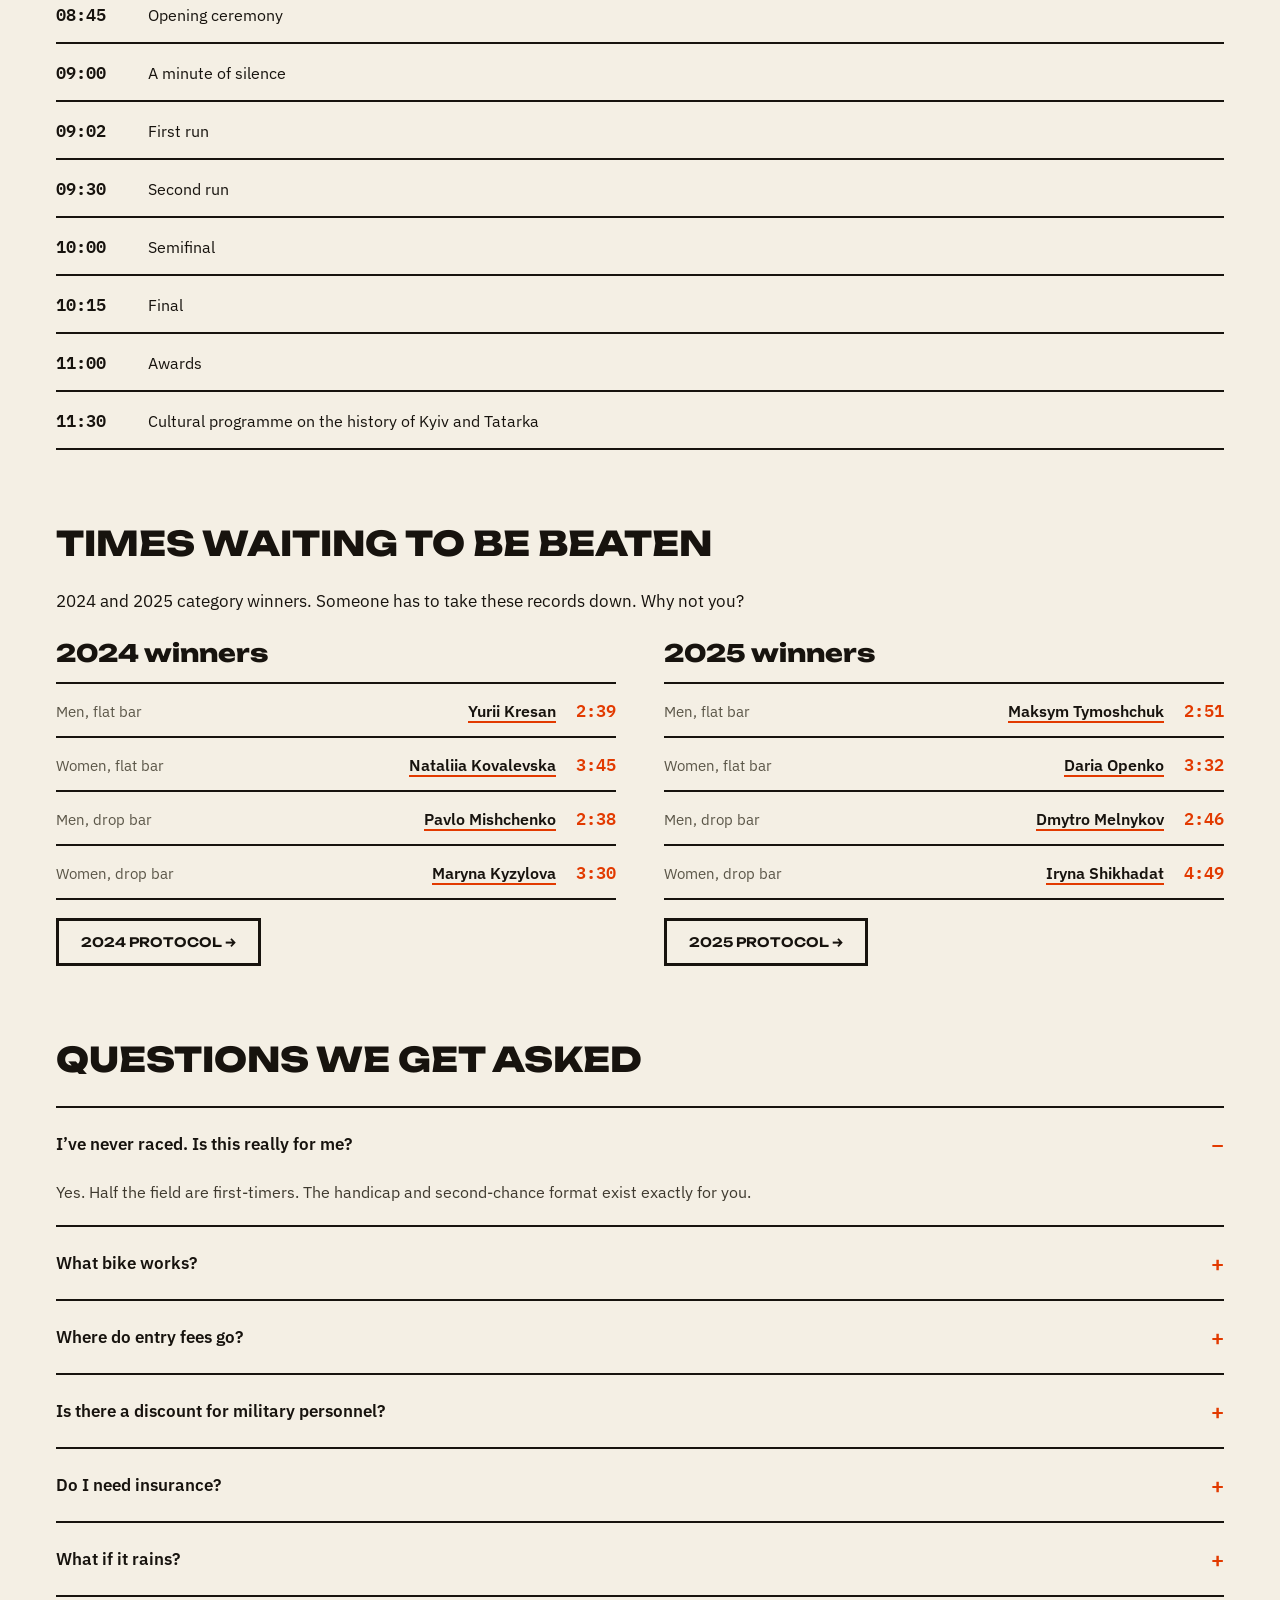
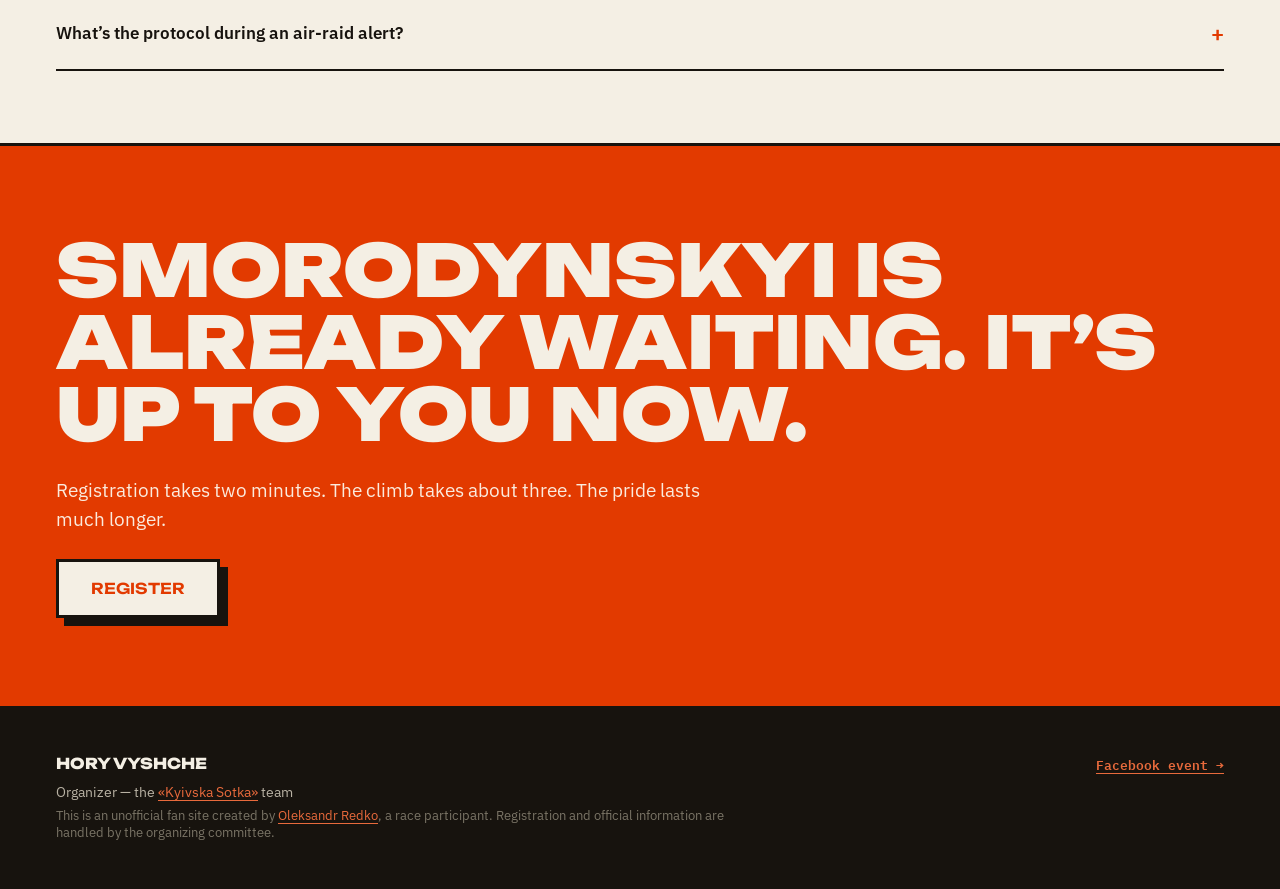
==== commit 84484eae: "add css, js versioning" ====
--- a/index.html
+++ b/index.html
@@ -10,10 +10,10 @@
 <link rel="apple-touch-icon" href="assets/apple-touch-icon.png">
 <link rel="preconnect" href="https://fonts.googleapis.com">
 <link rel="preconnect" href="https://fonts.gstatic.com" crossorigin>
-<link rel="stylesheet" href="css/style.css">
+<link rel="stylesheet" href="css/style.css?v=1">
 </head>
 <body>
 <div class="page" id="app"></div>
-<script src="js/main.js"></script>
+<script src="js/main.js?v=1"></script>
 </body>
 </html>
--- a/css/style.css
+++ b/css/style.css
@@ -142,10 +142,12 @@
 .route-section { padding: 0 0 clamp(44px, 6vw, 72px); margin-top: -20px; }
 #hv-route-map { border: 3px solid var(--ink); height: 520px; max-width: 560px; background: #EAE4D6; overflow: hidden; }
 #hv-route-map iframe { height: 100% !important; width: 100% !important; display: block; }
-.route-links { display: flex; flex-wrap: wrap; gap: 10px; margin-top: 16px; }
+.route-links { display: flex; flex-wrap: wrap; gap: 10px; margin-top: 16px; max-width: 560px; }
 .route-link {
+  flex: 1 1 0; display: flex; align-items: center; justify-content: center; text-align: center;
   font-family: 'IBM Plex Mono', monospace; font-weight: 600; font-size: 13px; text-transform: uppercase;
   letter-spacing: 0.06em; color: var(--ink); border: 2px solid var(--ink); padding: 9px 14px; text-decoration: none;
+  white-space: nowrap;
 }
 
 /* story */
@@ -190,8 +192,9 @@
 .results-section { padding: 0 0 clamp(44px, 6vw, 72px); }
 .results-years-grid { display: grid; grid-template-columns: repeat(auto-fit, minmax(min(340px, 100%), 1fr)); gap: clamp(24px, 4vw, 48px); }
 .results-year-heading { font-family: 'Unbounded', sans-serif; font-weight: 800; font-size: clamp(18px, 2.2vw, 24px); margin: 0 0 14px; }
-.results-item { display: flex; flex-wrap: wrap; gap: 6px 20px; justify-content: space-between; padding: 13px 0; border-top: 2px solid var(--ink); align-items: baseline; }
-.results-category { font-size: 14.5px; color: var(--muted); flex: 1 1 150px; }
+.results-item { display: flex; flex-wrap: nowrap; gap: 6px 20px; justify-content: space-between; padding: 12px 0; border-top: 2px solid var(--ink); align-items: baseline; }
+.results-category { font-size: 14.5px; color: var(--muted); flex: 1 1 auto; min-width: 0; }
+.results-result { display: flex; flex: 0 0 auto; gap: 6px 20px; align-items: baseline; white-space: nowrap; }
 .results-winner { font-weight: 600; font-size: 16px; color: var(--ink); text-decoration: none; border-bottom: 2px solid var(--accent); }
 .results-time { font-family: 'IBM Plex Mono', monospace; font-weight: 600; font-size: 17px; color: var(--accent); }
 .results-protocol-link { margin-top: 18px; padding: 12px 20px; }
@@ -278,13 +281,15 @@
   display: inline-flex; align-items: center; font-family: 'Unbounded', sans-serif; font-weight: 600;
   font-size: 13px; text-transform: uppercase; color: var(--bg); background: var(--ink);
   border: 3px solid var(--ink); padding: 13px 20px; text-decoration: none; box-shadow: 4px 4px 0 var(--accent);
-}
+  opacity: 0; pointer-events: none; transition: opacity 0.2s ease;
+}
+.back-to-top.visible { opacity: 1; pointer-events: auto; }
 .back-to-top:hover { color: var(--bg); }
 
 /* phones: pull corner-pinned captions into normal flow so they can't overlap */
 @media (max-width: 480px) {
   .hero-media { display: flex; flex-direction: column; }
-  .stamp, .photo-credit { position: static; align-self: flex-start; }
+  .stamp, .photo-credit { position: static; align-self: stretch; text-align: center; }
   .photo-credit { margin-top: -3px; }
   .lightbox-date, .lightbox-credit { position: static; }
 }
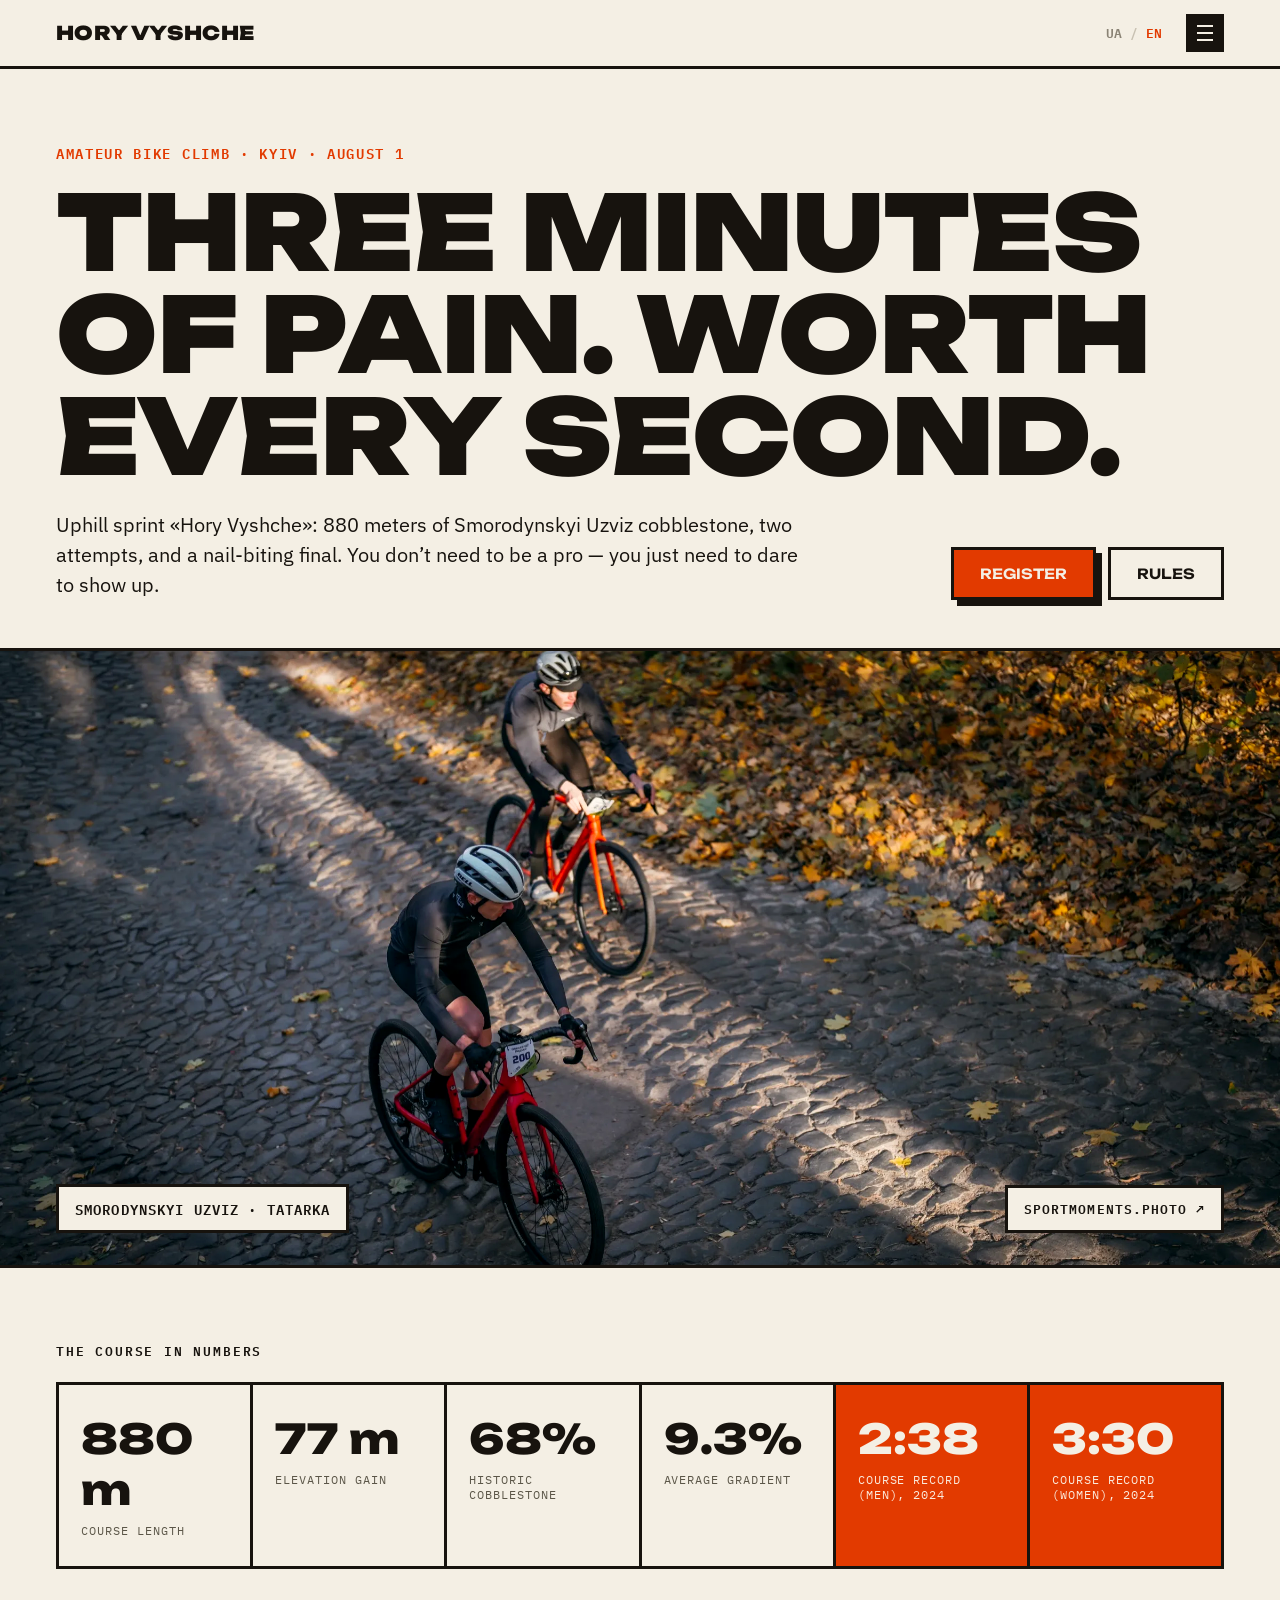
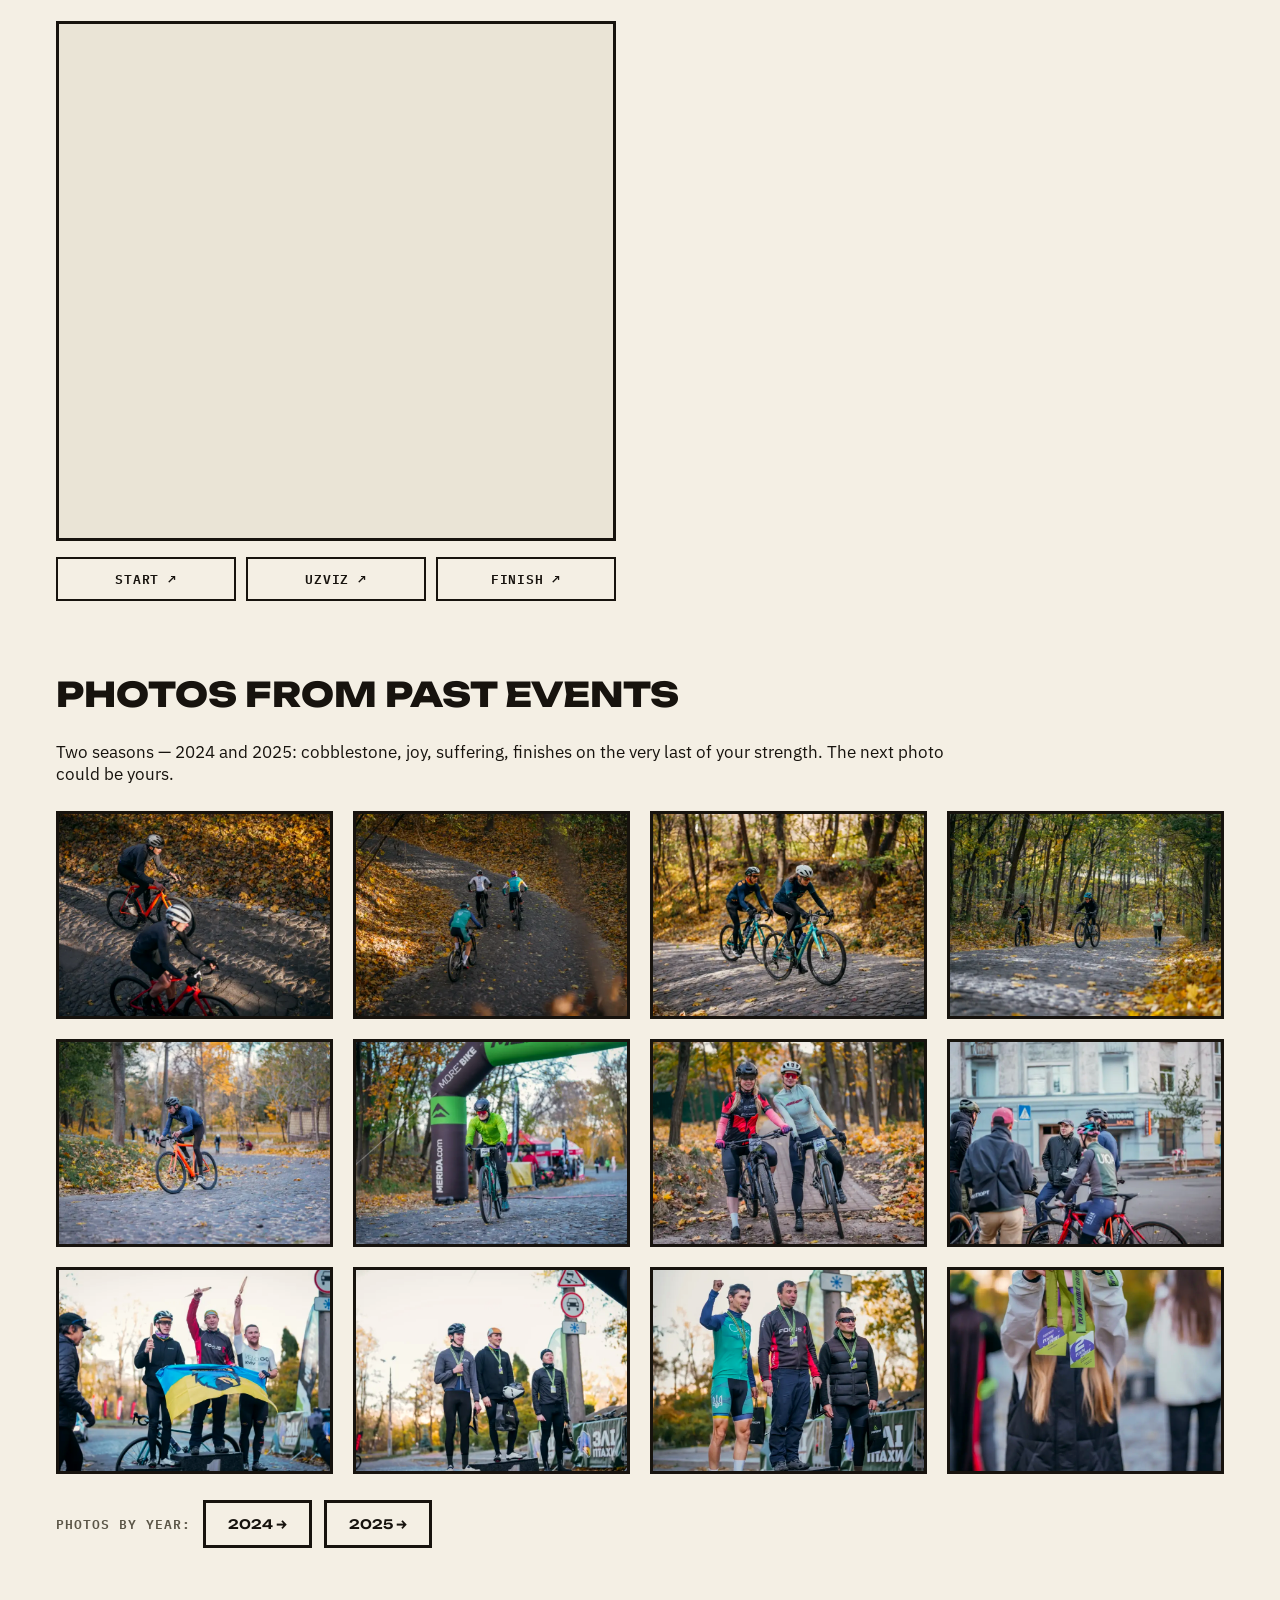
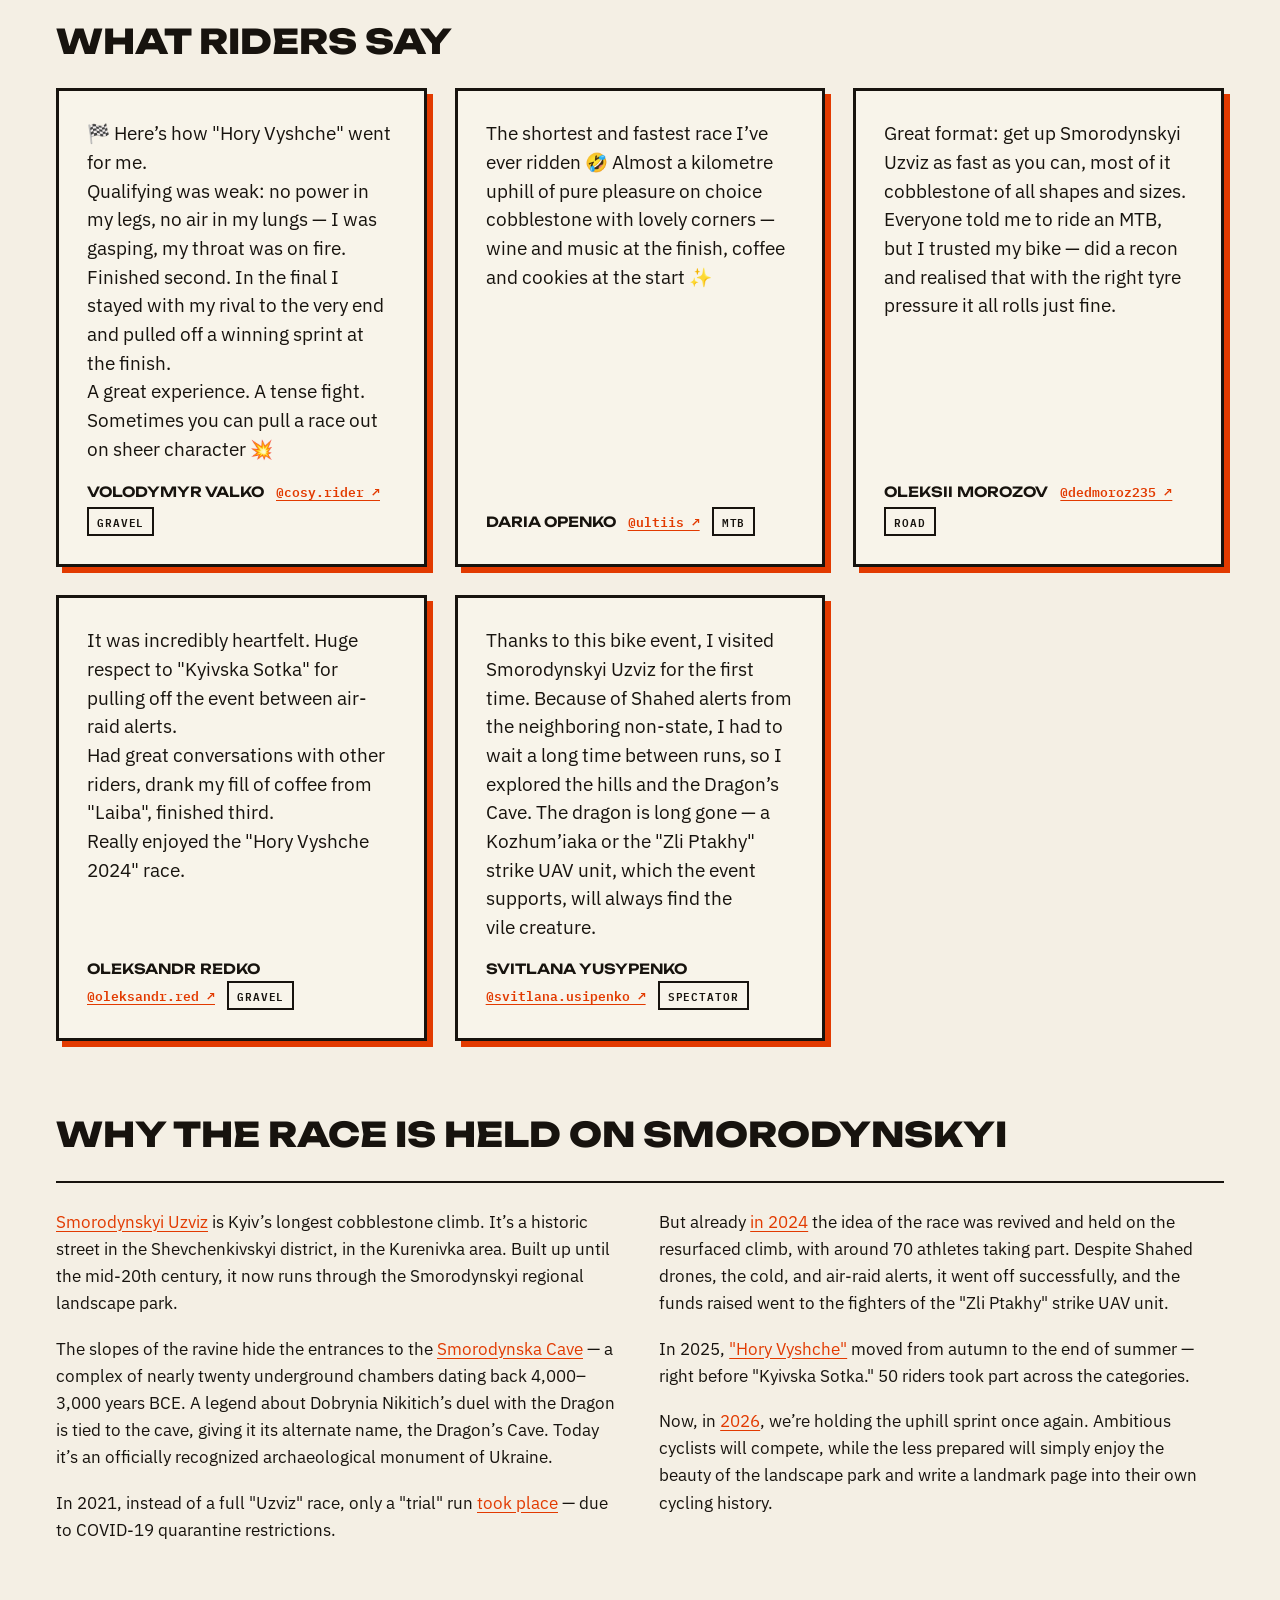
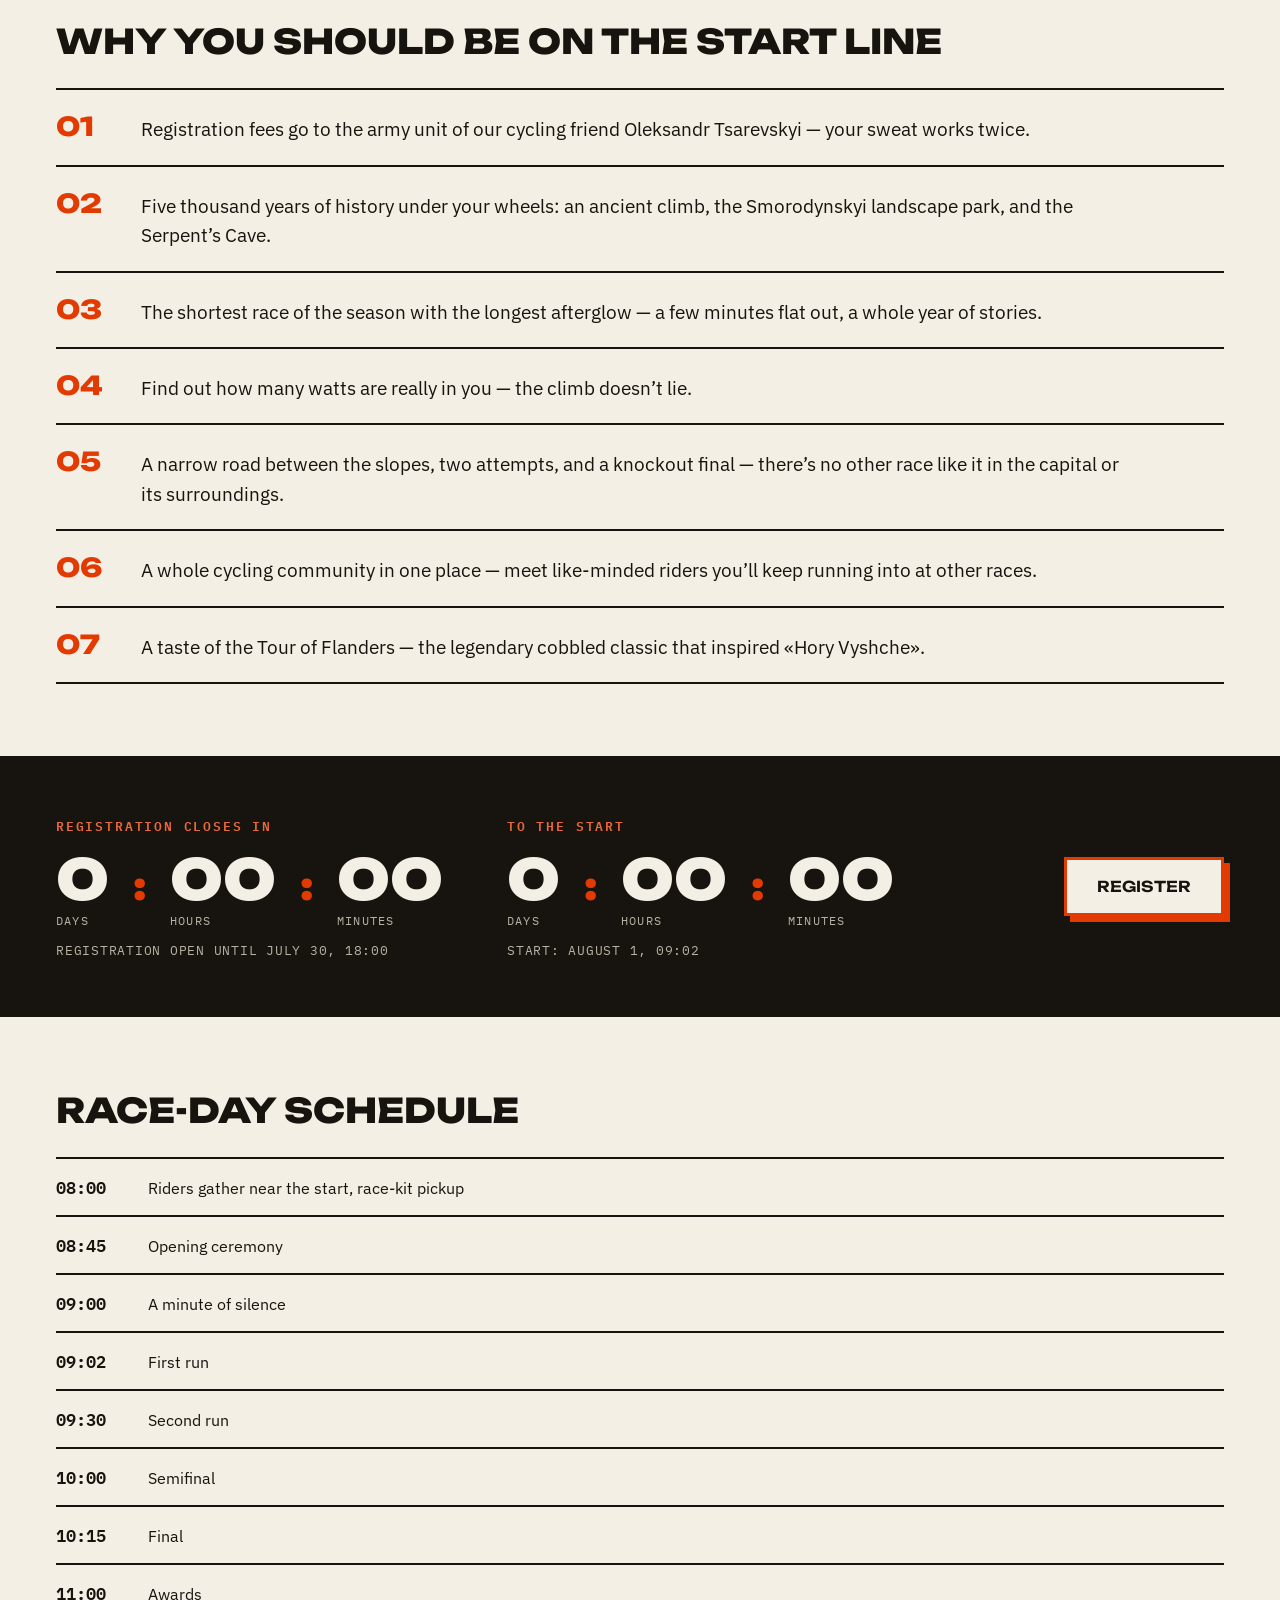
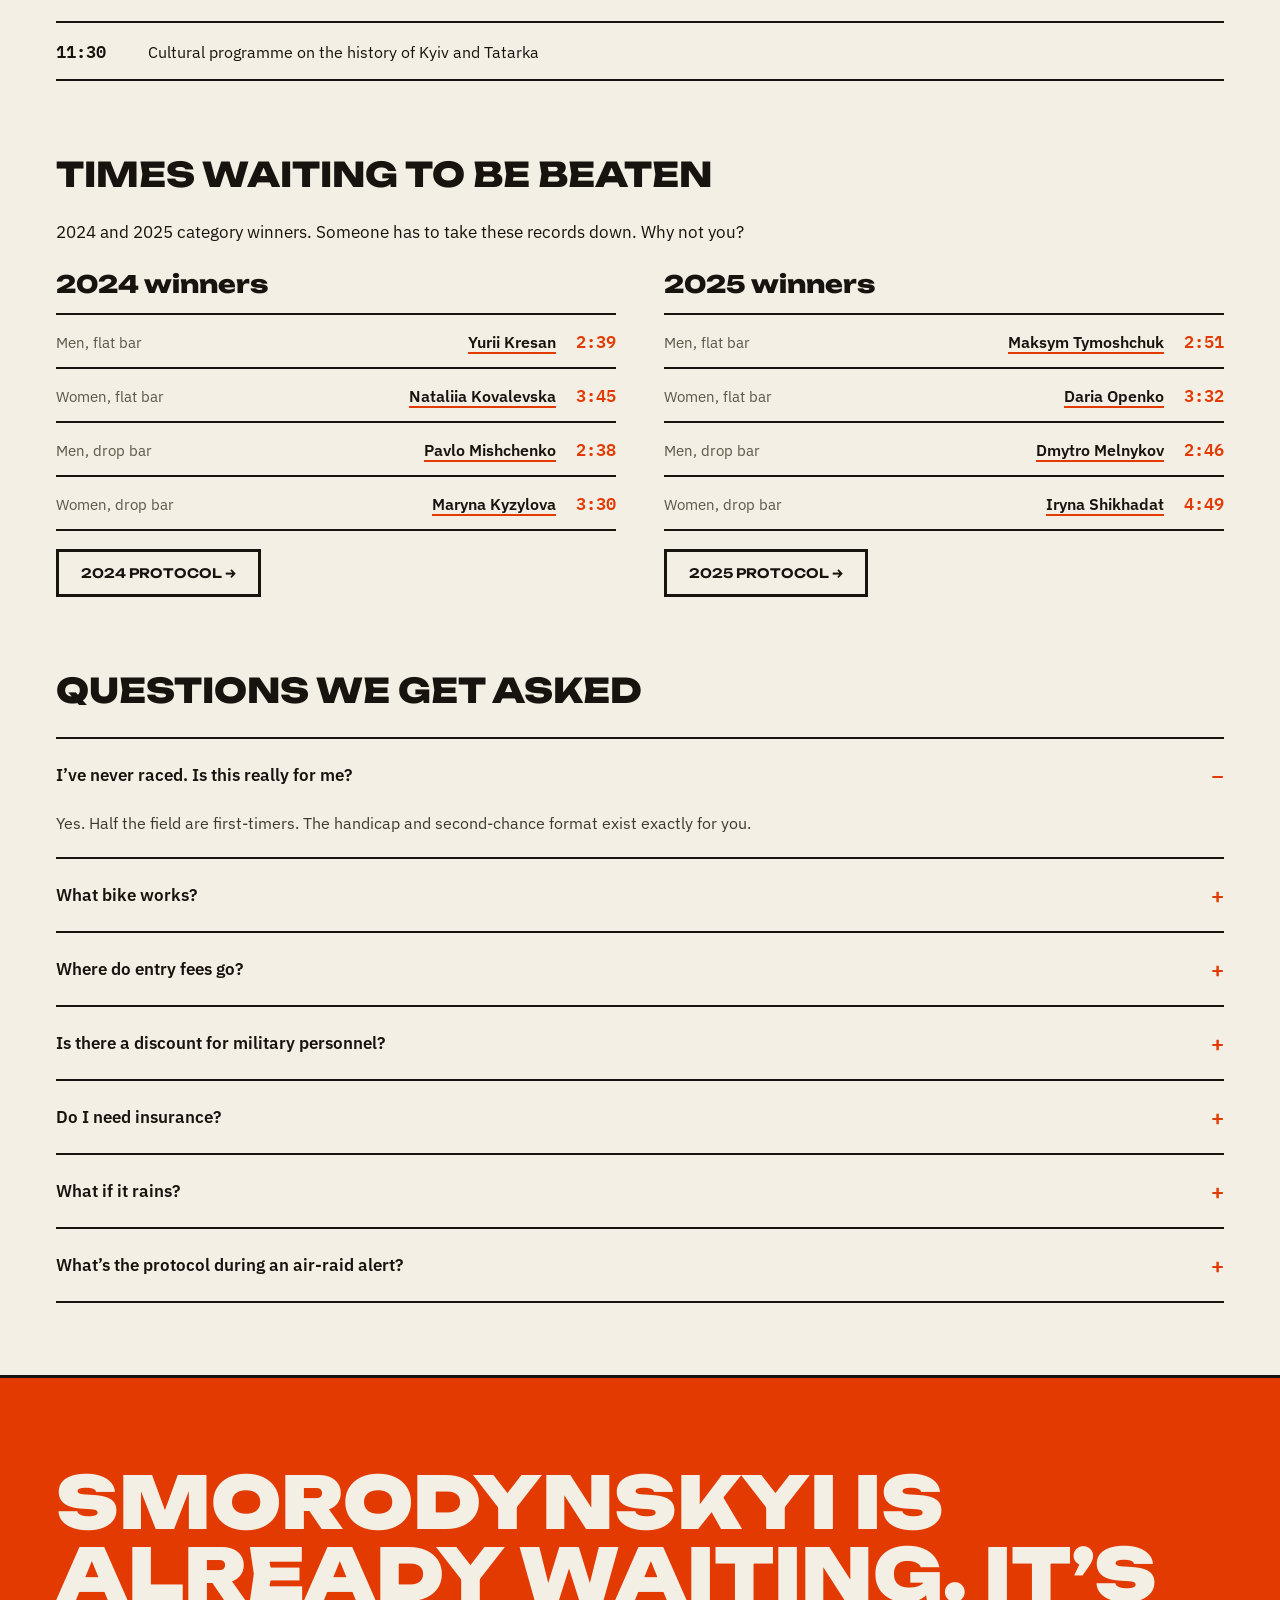
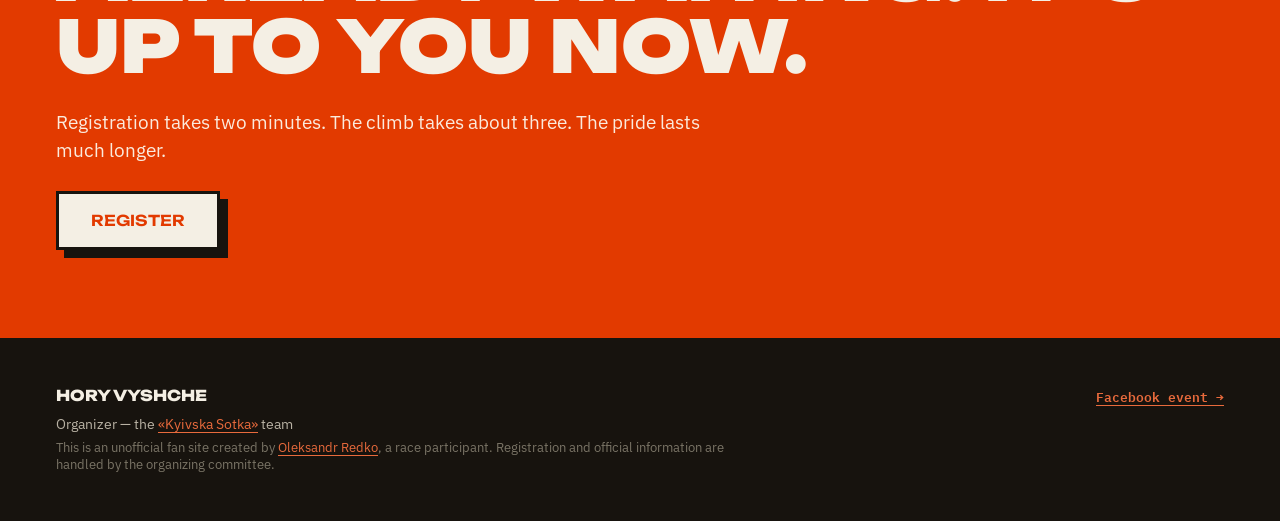
==== commit 225c0568: "update hero height" ====
--- a/index.html
+++ b/index.html
@@ -10,7 +10,7 @@
 <link rel="apple-touch-icon" href="assets/apple-touch-icon.png">
 <link rel="preconnect" href="https://fonts.googleapis.com">
 <link rel="preconnect" href="https://fonts.gstatic.com" crossorigin>
-<link rel="stylesheet" href="css/style.css?v=1">
+<link rel="stylesheet" href="css/style.css?v=2">
 </head>
 <body>
 <div class="page" id="app"></div>
--- a/css/style.css
+++ b/css/style.css
@@ -104,7 +104,7 @@
 
 .hero-media { position: relative; border-top: 3px solid var(--ink); border-bottom: 3px solid var(--ink); }
 .hero-media picture { display: block; }
-.hero-img { width: 100%; height: clamp(420px, 62vw, 760px); object-fit: cover; display: block; filter: saturate(1.08) contrast(1.06); }
+.hero-img { width: 100%; height: clamp(360px, 48vw, 620px); object-fit: cover; display: block; filter: saturate(1.08) contrast(1.06); }
 .stamp {
   position: absolute; left: clamp(16px, 5vw, 56px); bottom: clamp(16px, 3vw, 32px);
   background: var(--bg); border: 3px solid var(--ink); padding: 10px 16px;
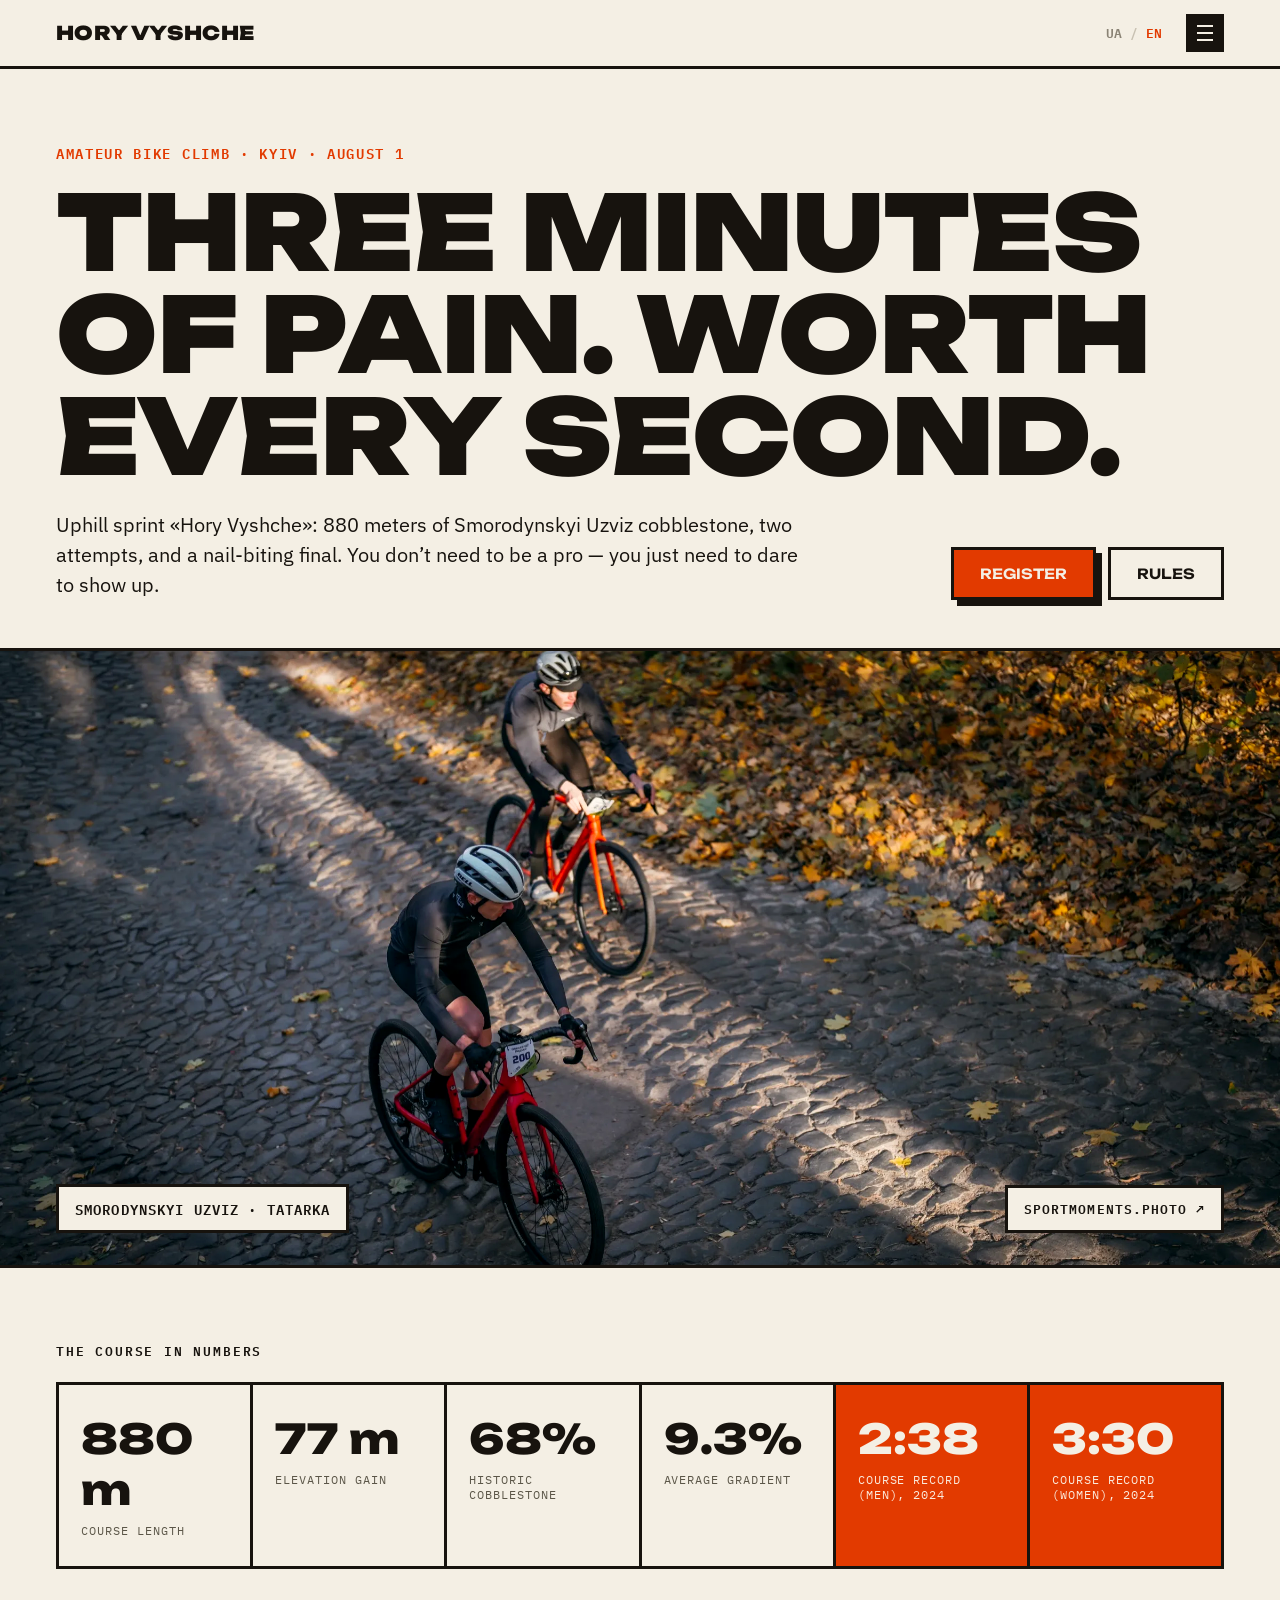
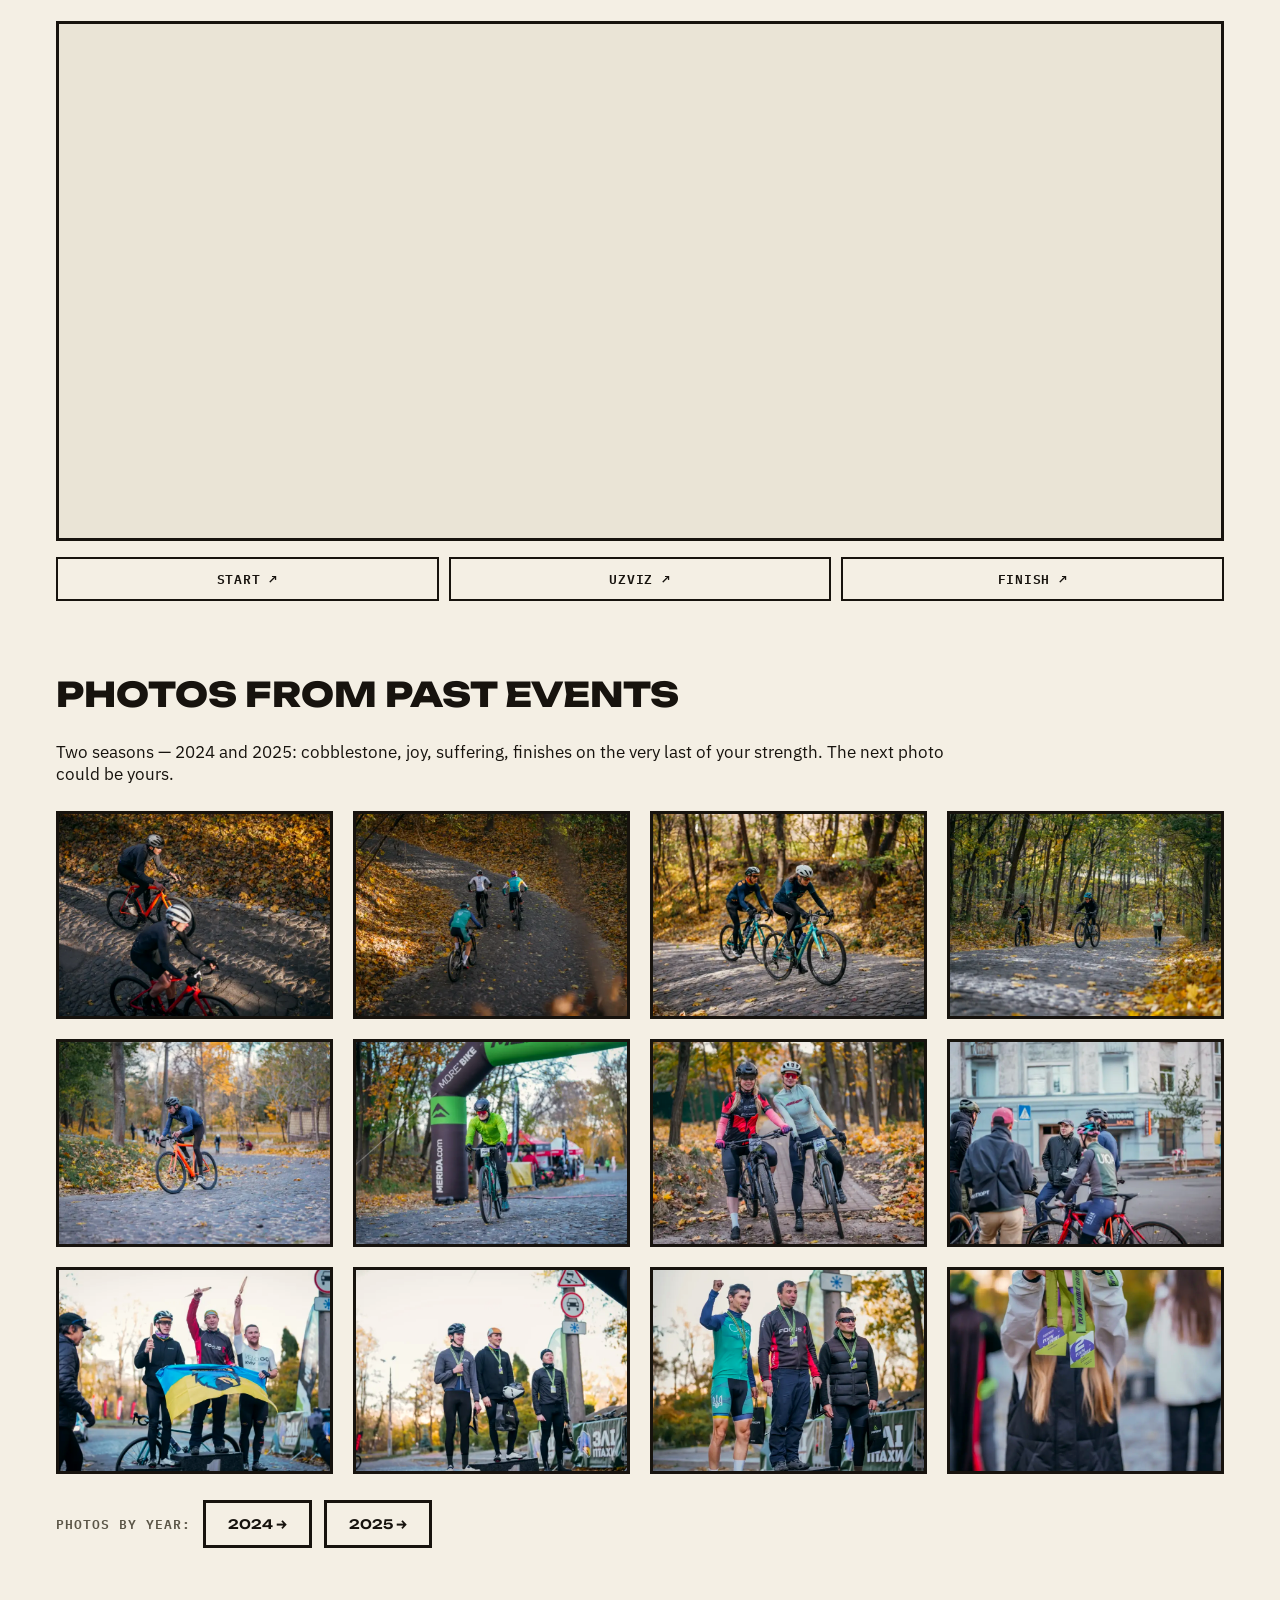
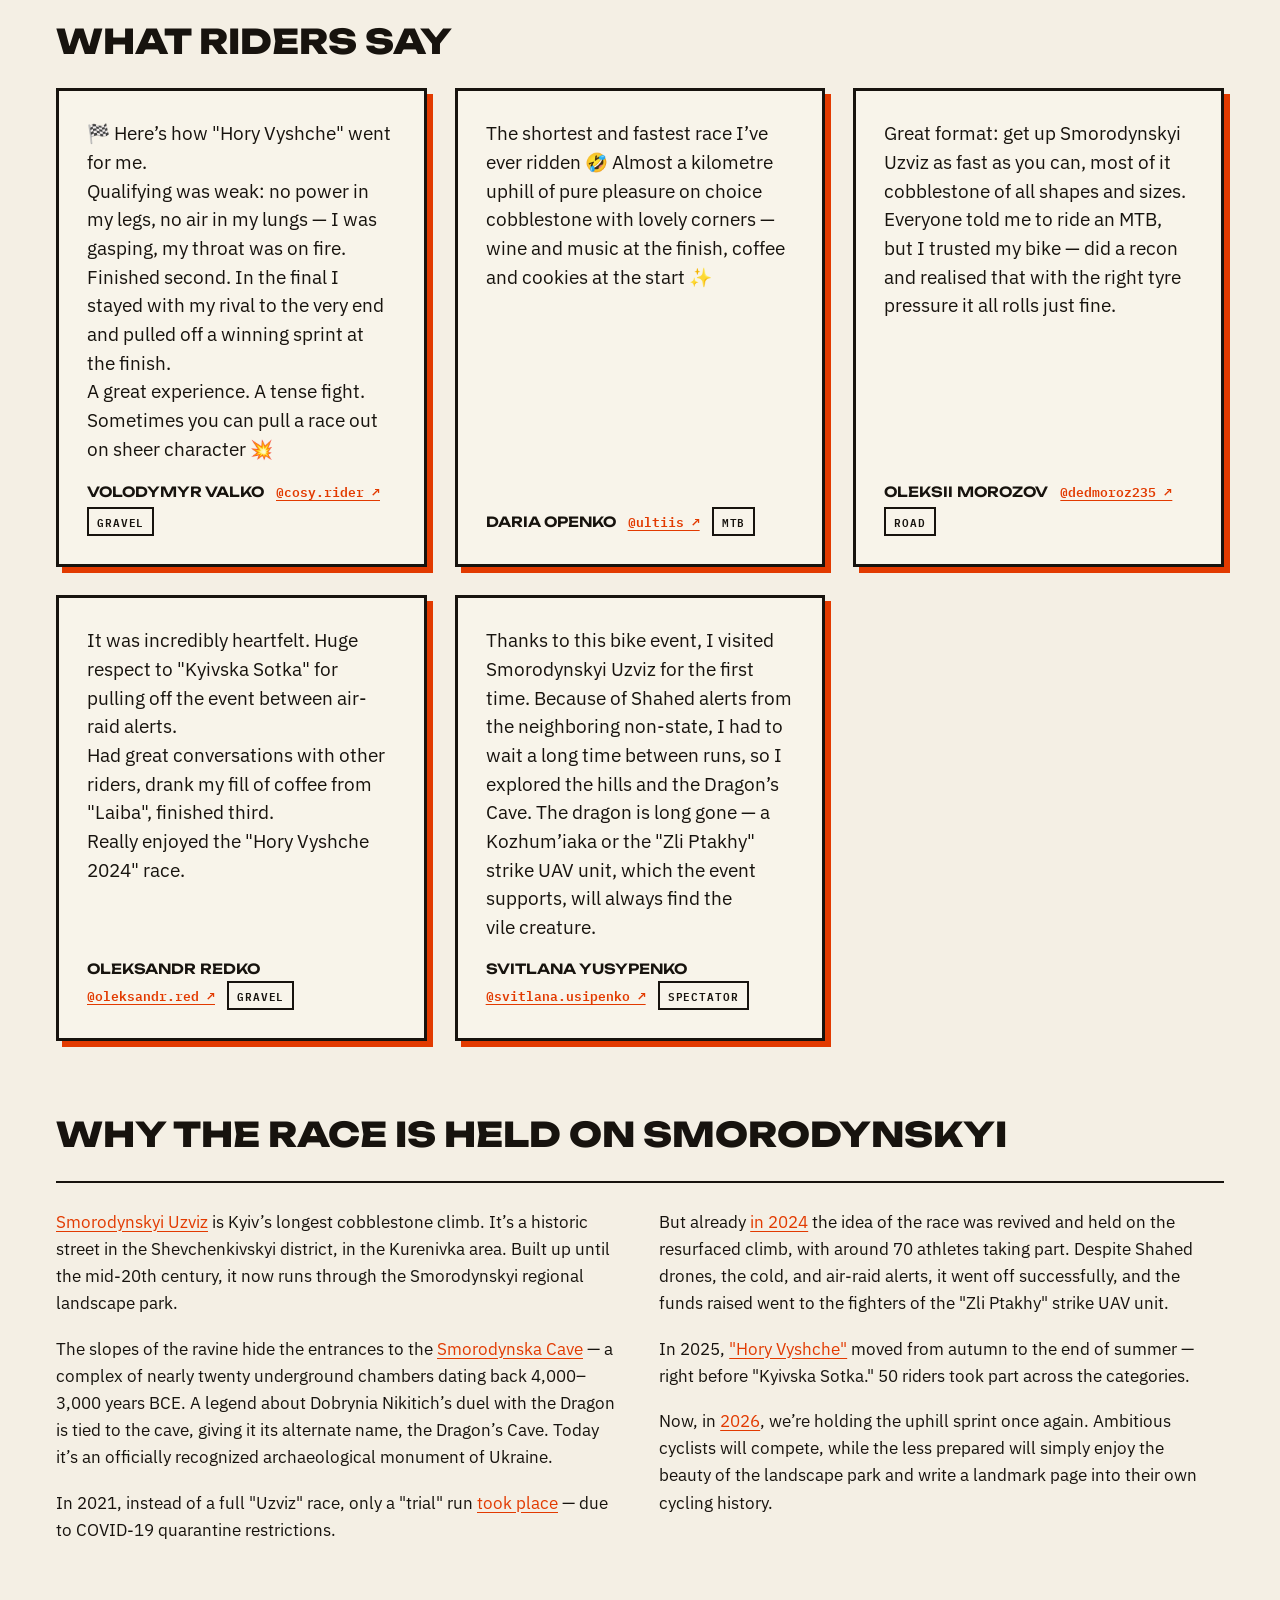
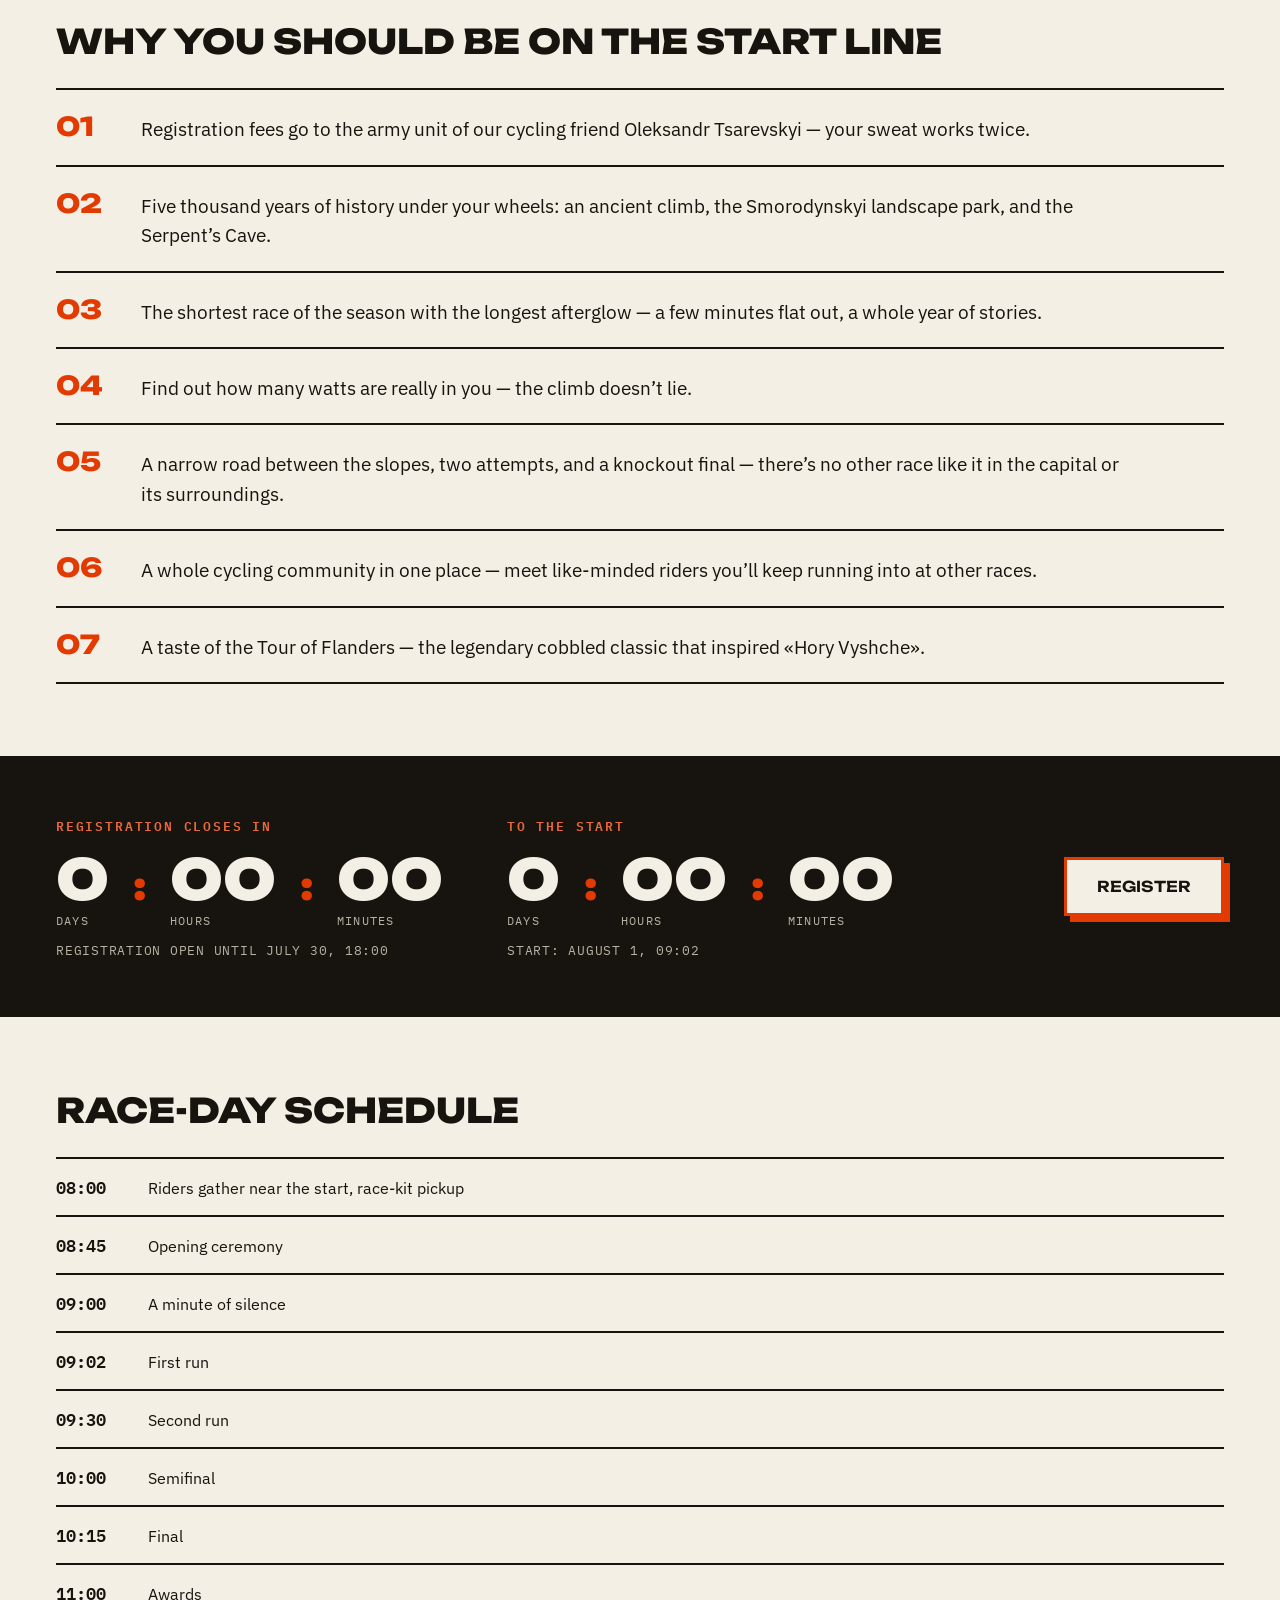
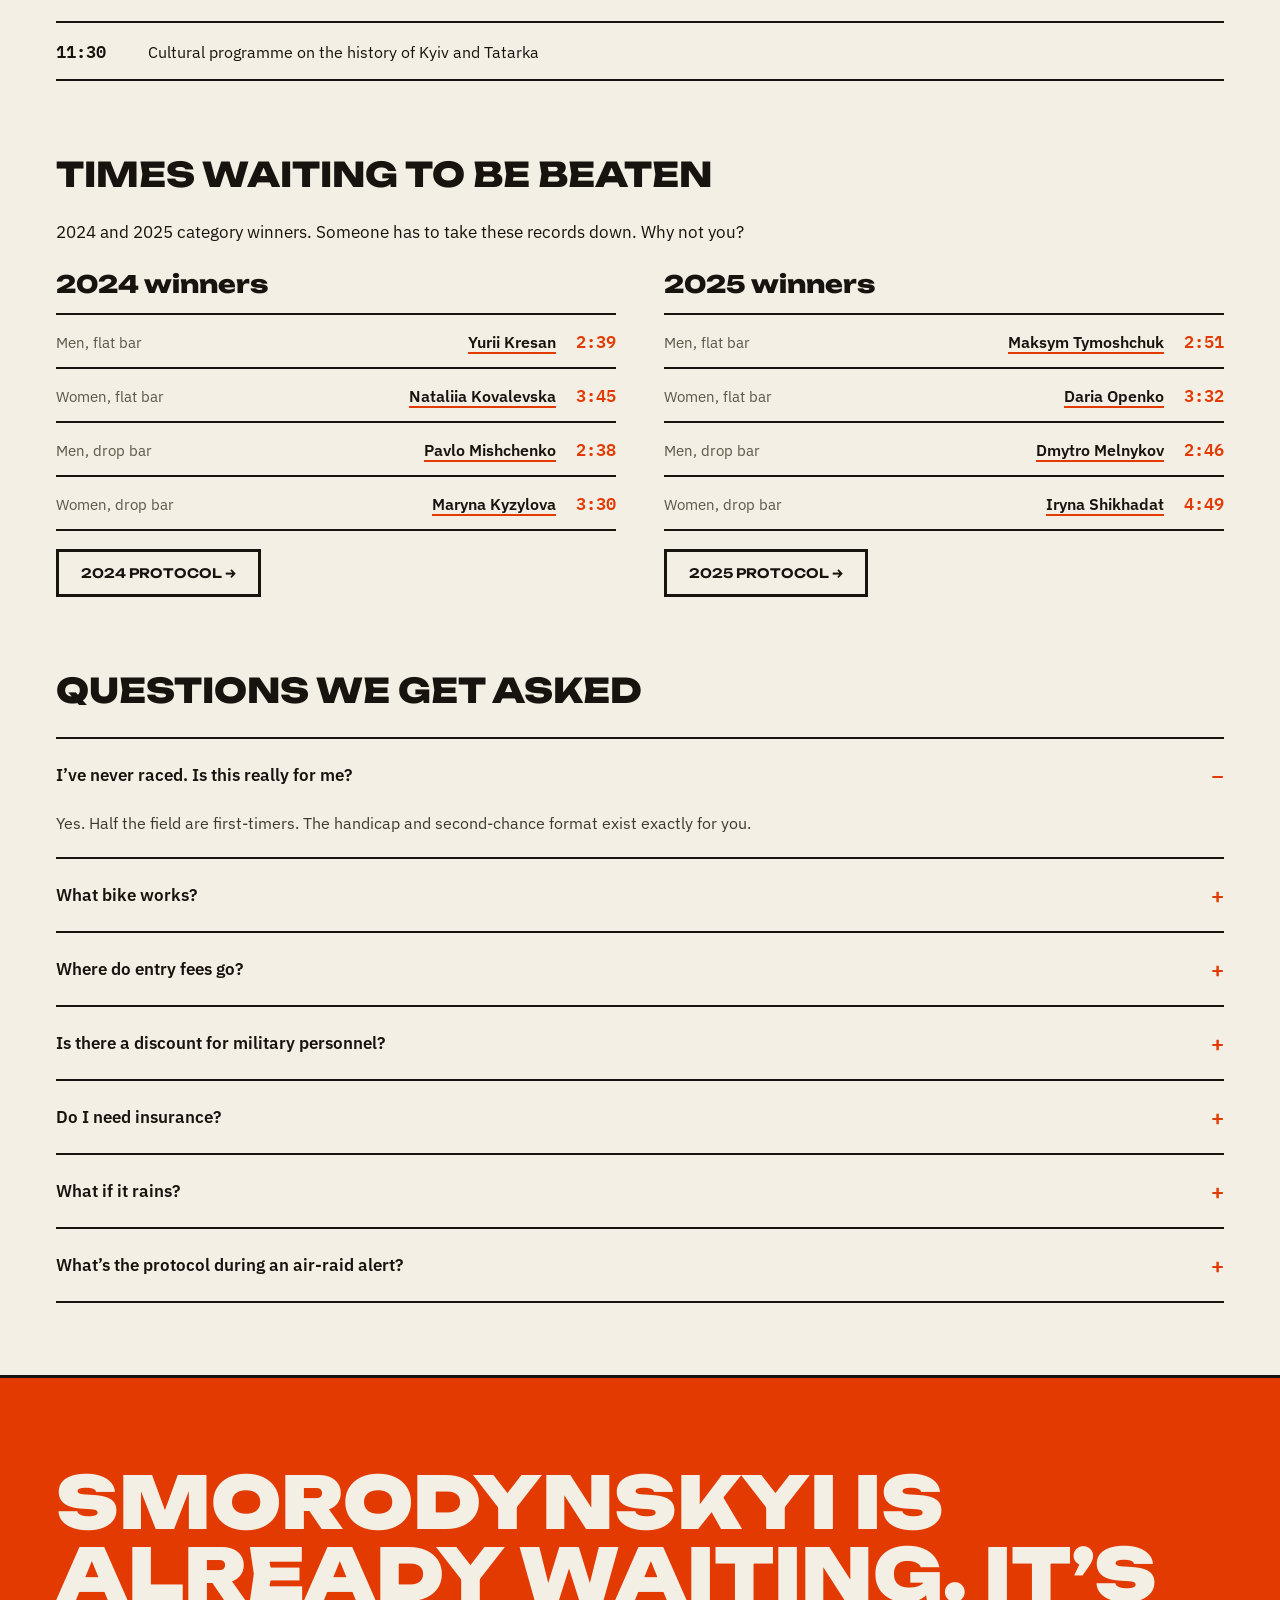
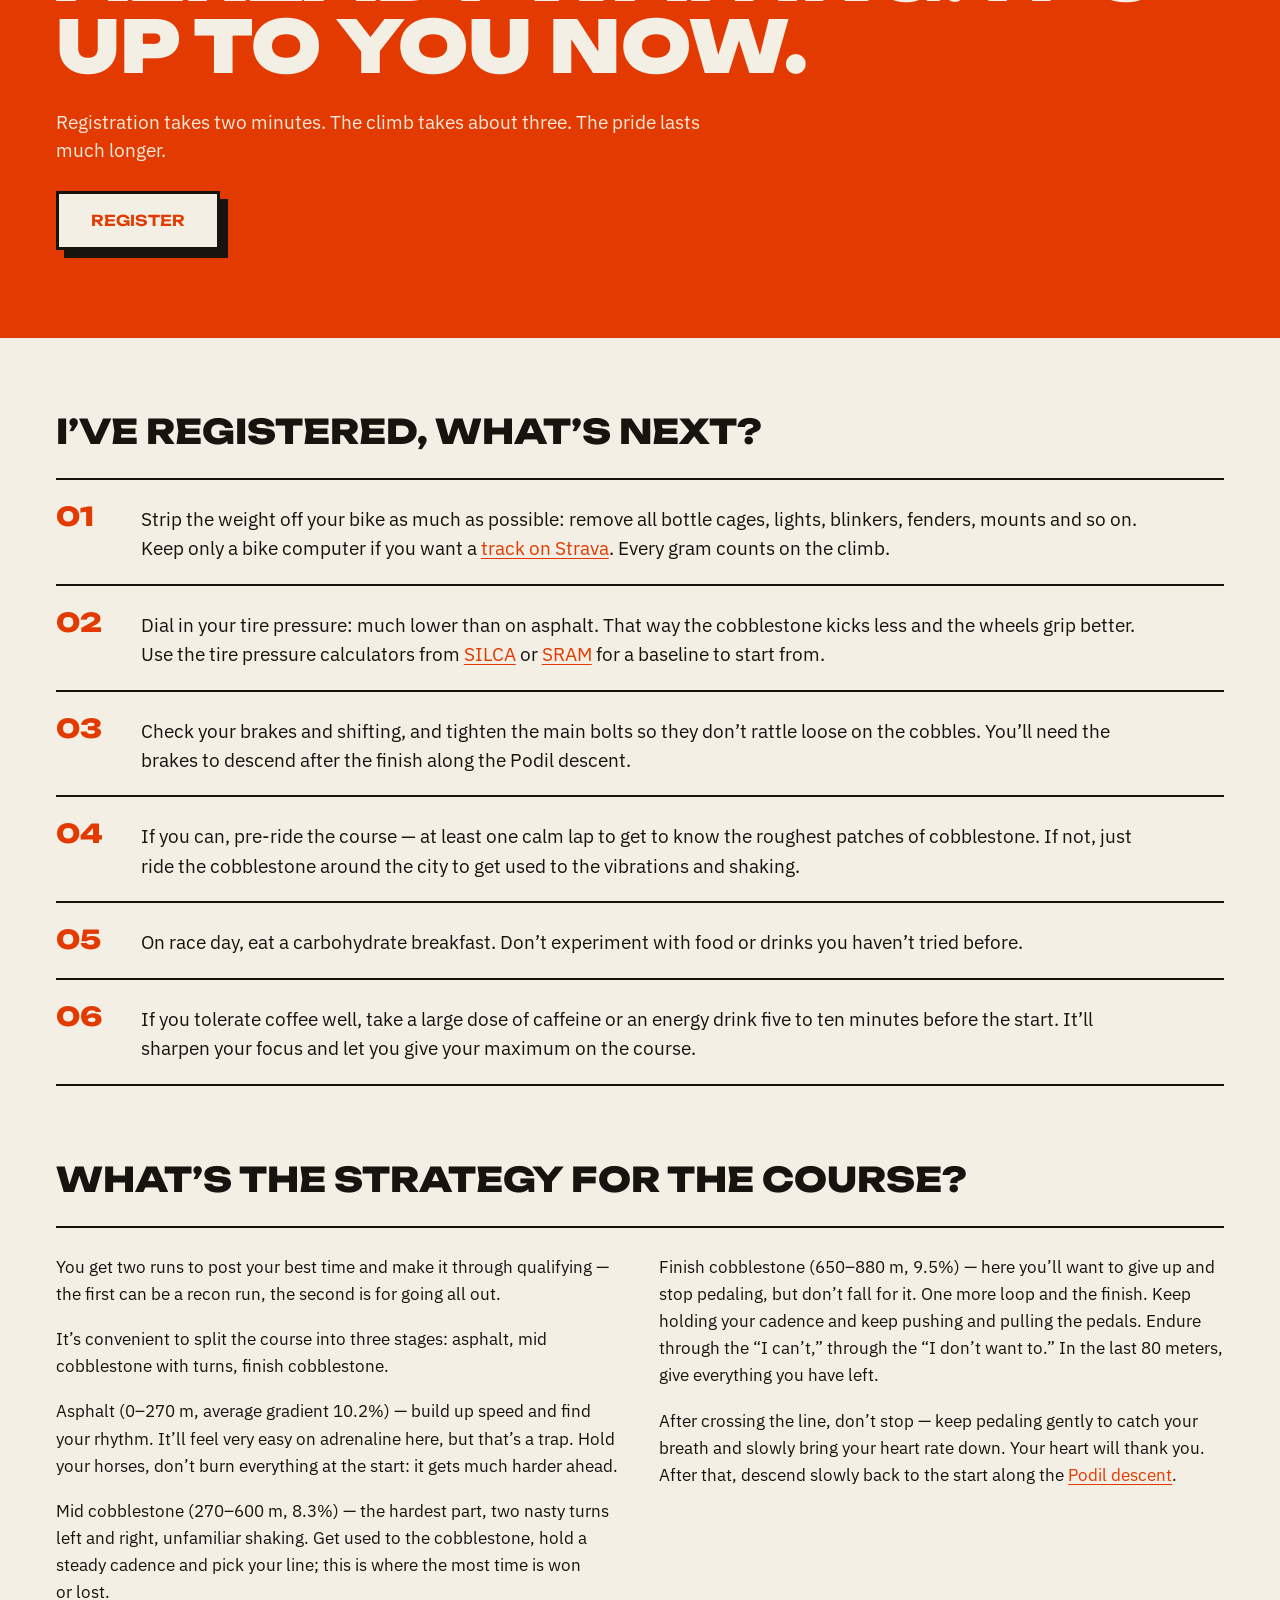
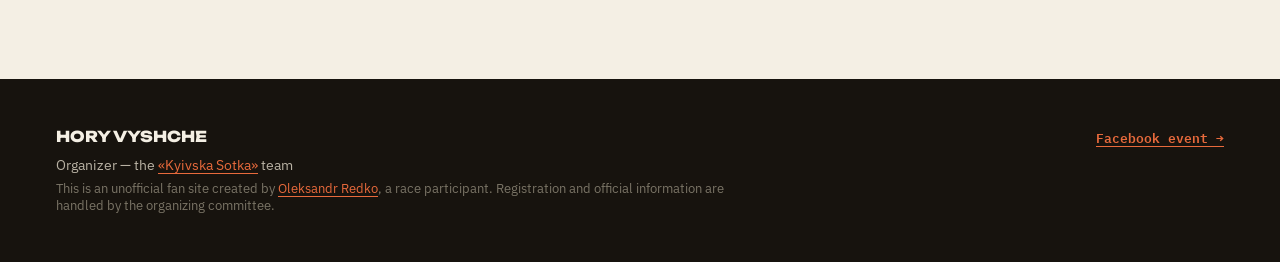
==== commit 9fc431bf: "increase the width of the Strava route" ====
--- a/index.html
+++ b/index.html
@@ -10,10 +10,10 @@
 <link rel="apple-touch-icon" href="assets/apple-touch-icon.png">
 <link rel="preconnect" href="https://fonts.googleapis.com">
 <link rel="preconnect" href="https://fonts.gstatic.com" crossorigin>
-<link rel="stylesheet" href="css/style.css?v=2">
+<link rel="stylesheet" href="css/style.css?v=3">
 </head>
 <body>
 <div class="page" id="app"></div>
-<script src="js/main.js?v=1"></script>
+<script src="js/main.js?v=3"></script>
 </body>
 </html>
--- a/css/style.css
+++ b/css/style.css
@@ -140,9 +140,9 @@
 
 /* route */
 .route-section { padding: 0 0 clamp(44px, 6vw, 72px); margin-top: -20px; }
-#hv-route-map { border: 3px solid var(--ink); height: 520px; max-width: 560px; background: #EAE4D6; overflow: hidden; }
+#hv-route-map { border: 3px solid var(--ink); height: 520px; min-width: 280px; background: #EAE4D6; overflow: hidden; }
 #hv-route-map iframe { height: 100% !important; width: 100% !important; display: block; }
-.route-links { display: flex; flex-wrap: wrap; gap: 10px; margin-top: 16px; max-width: 560px; }
+.route-links { display: flex; flex-wrap: wrap; gap: 10px; margin-top: 16px; min-width: 280px; }
 .route-link {
   flex: 1 1 0; display: flex; align-items: center; justify-content: center; text-align: center;
   font-family: 'IBM Plex Mono', monospace; font-weight: 600; font-size: 13px; text-transform: uppercase;
@@ -157,9 +157,9 @@
 @media (max-width: 640px) {
   .story-body { column-count: 1; }
 }
-
 /* why */
 .why-section { padding: 0 0 clamp(44px, 6vw, 72px); }
+#next-steps { padding-top: clamp(44px, 6vw, 72px); }
 .why-heading { font-family: 'Unbounded', sans-serif; font-weight: 800; font-size: clamp(22px, 3vw, 34px); text-transform: uppercase; margin: 0 0 26px; }
 .why-list { display: flex; flex-direction: column; }
 .why-item { display: flex; gap: clamp(16px, 3vw, 32px); align-items: baseline; padding: 20px 0; border-top: 2px solid var(--ink); }
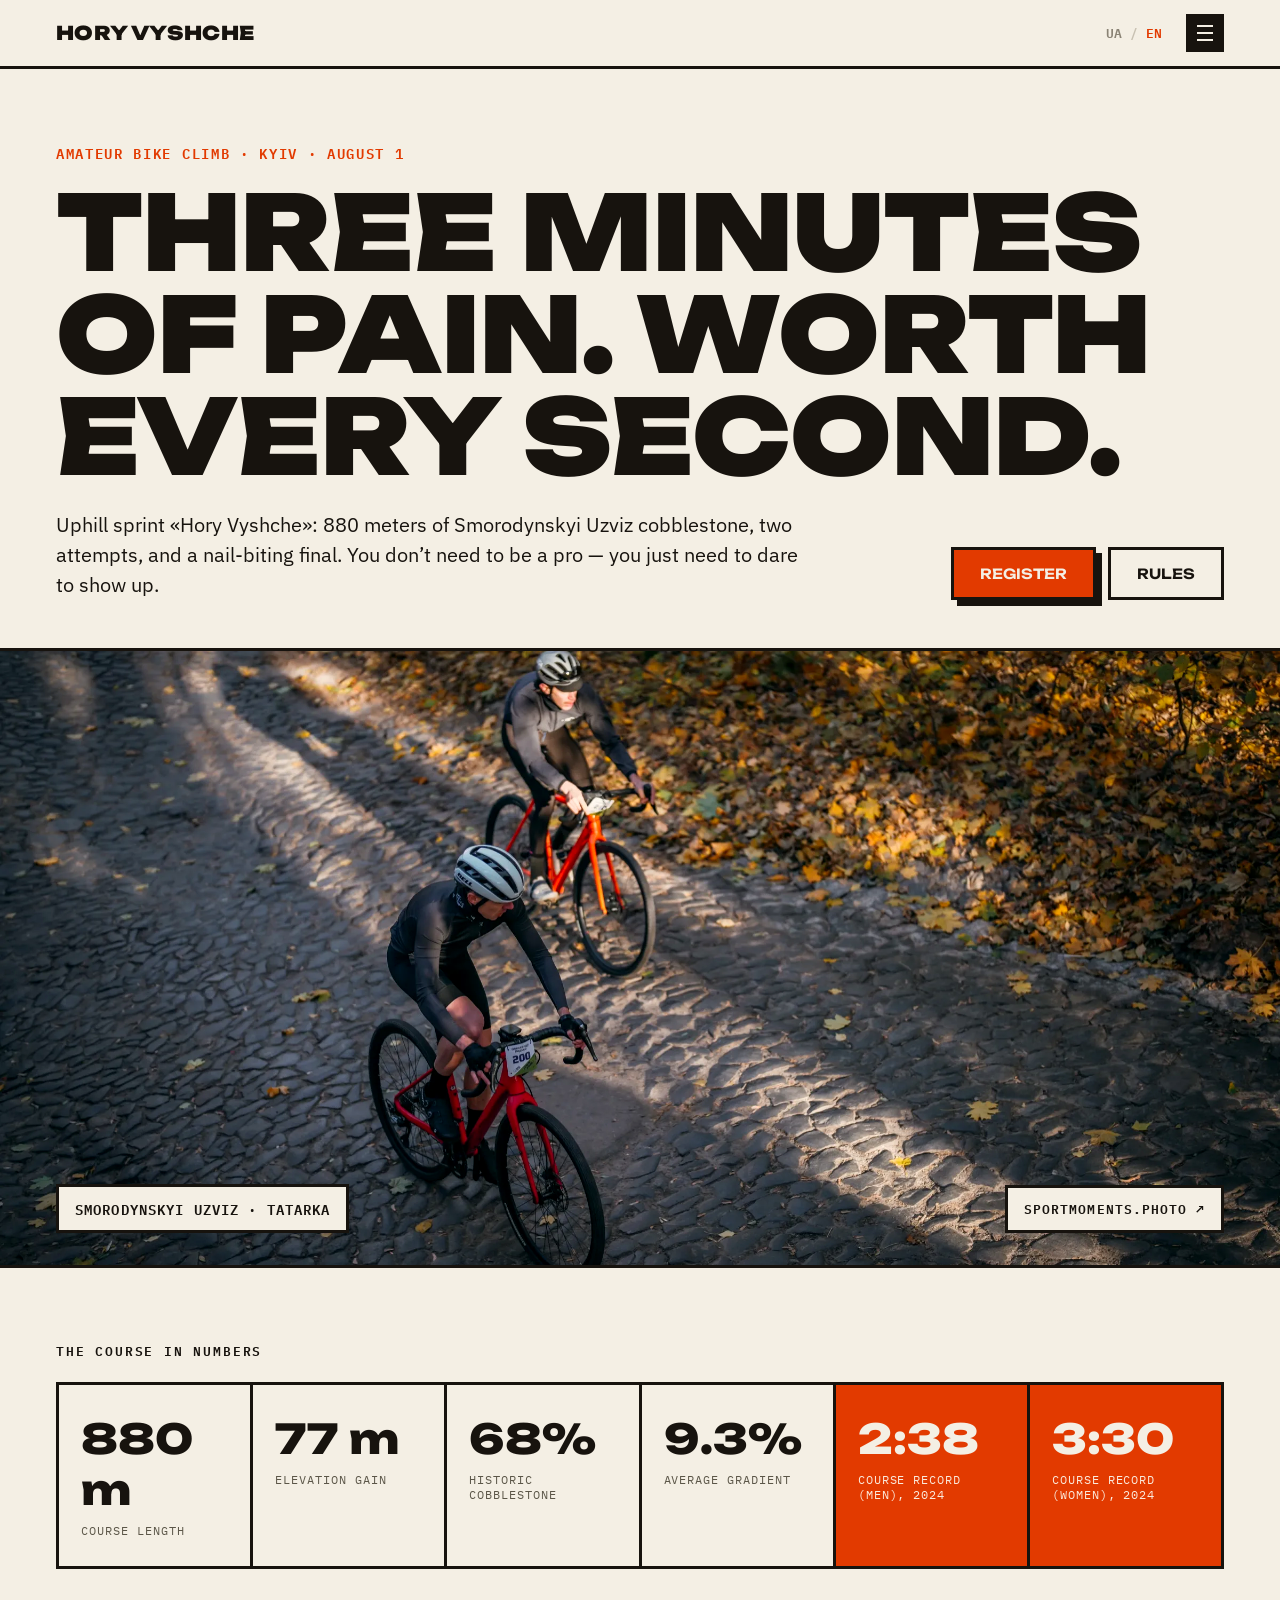
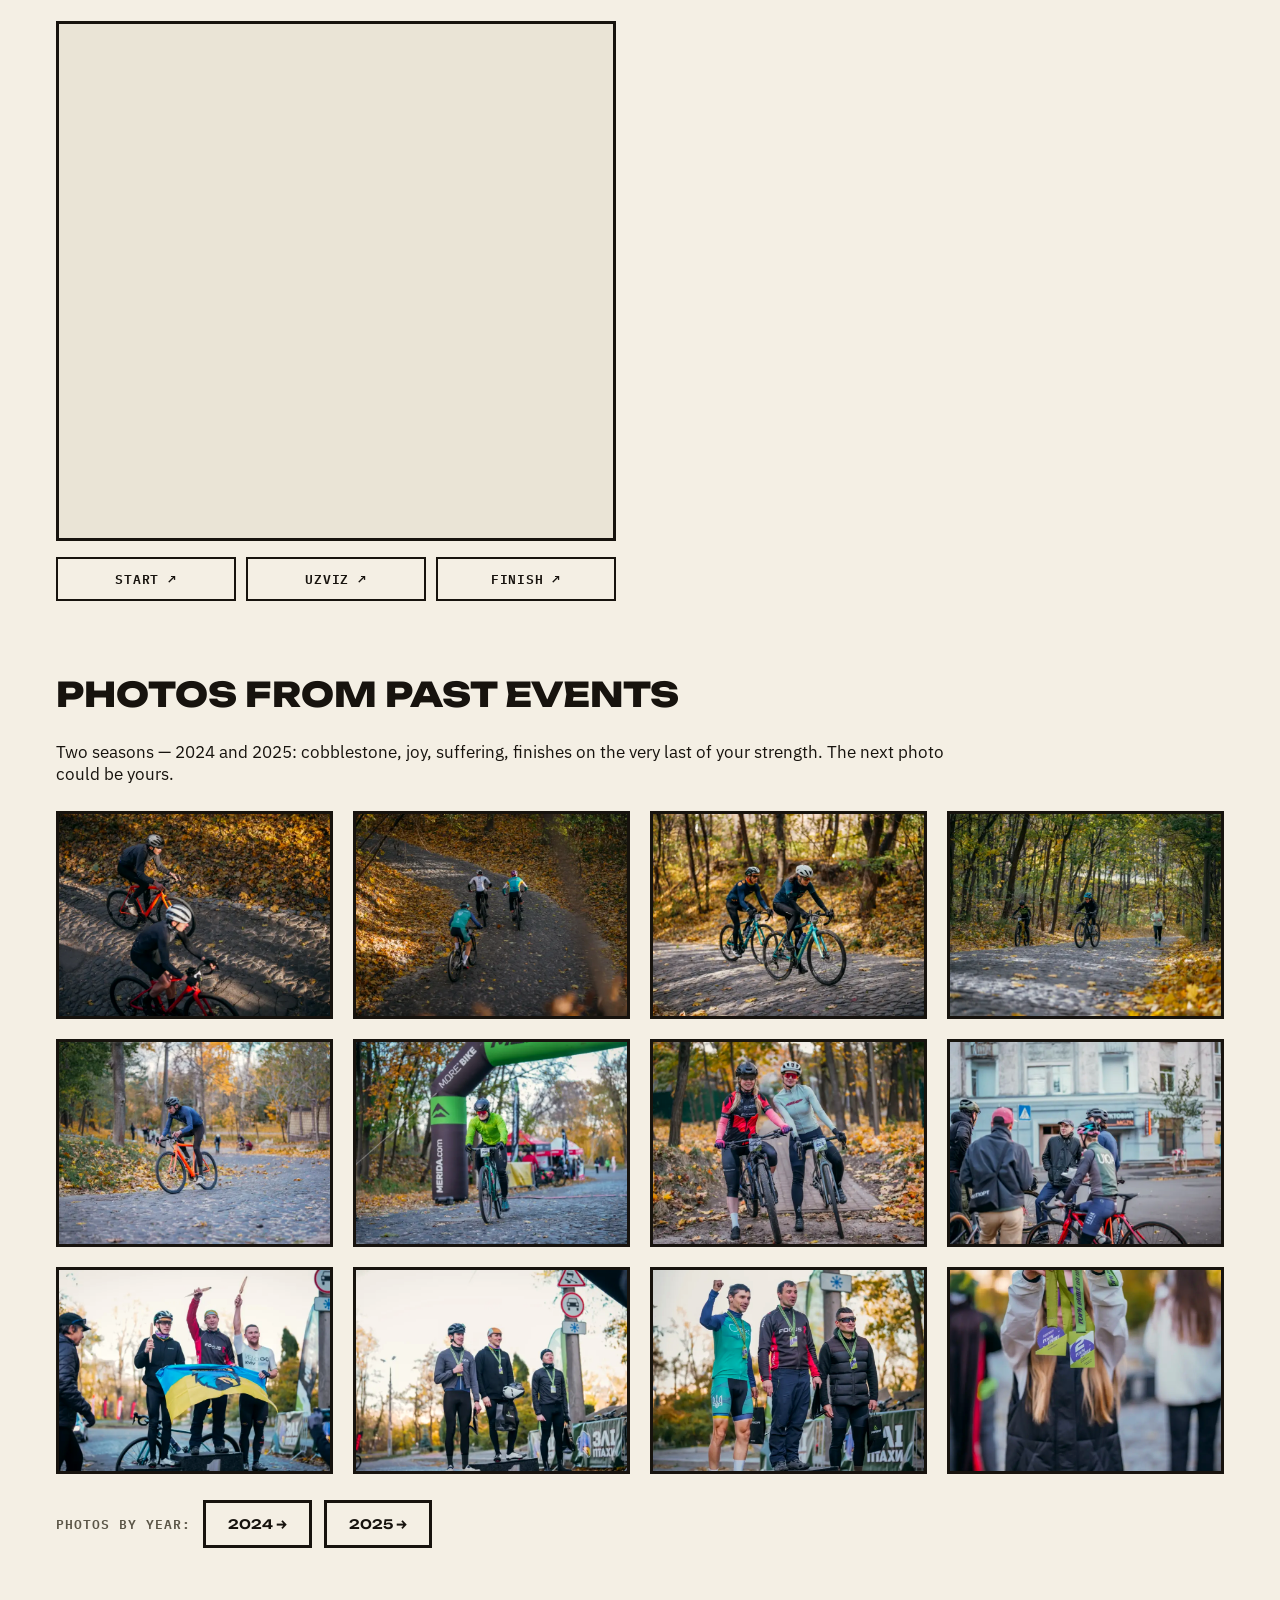
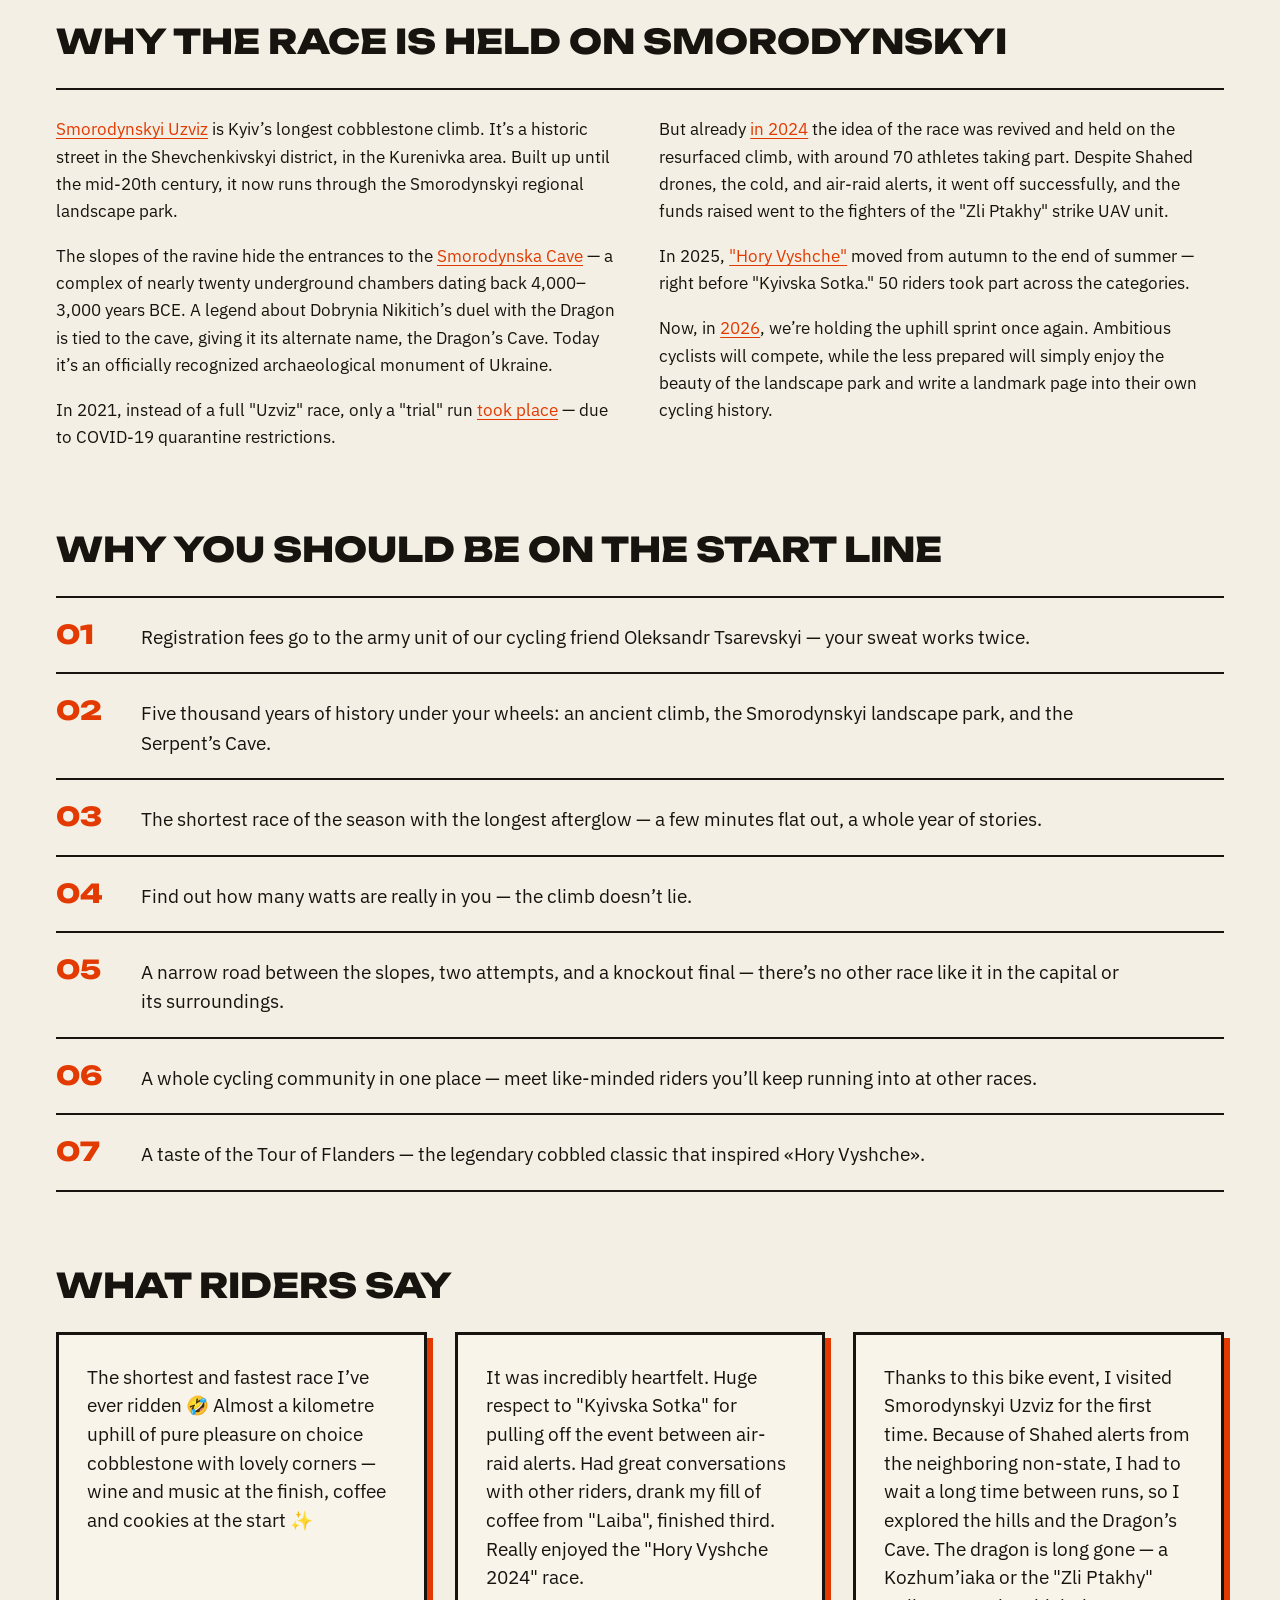
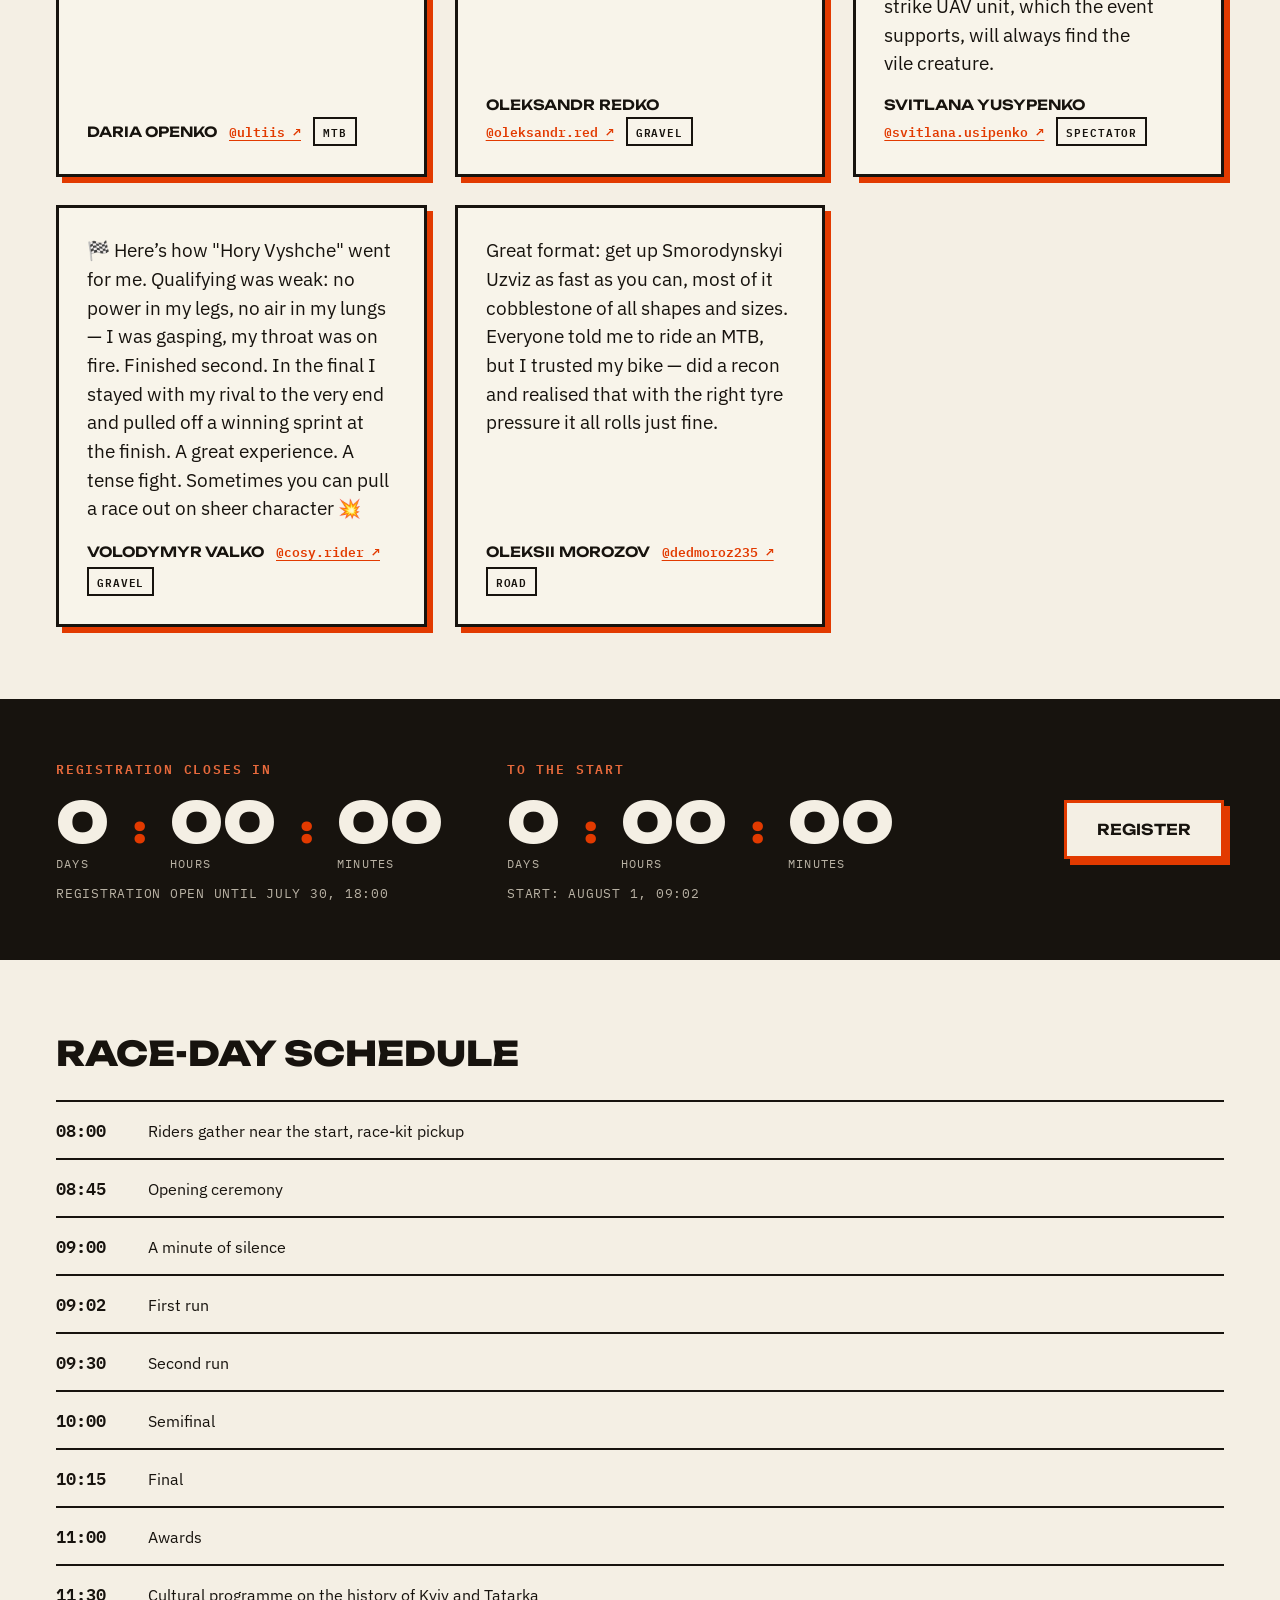
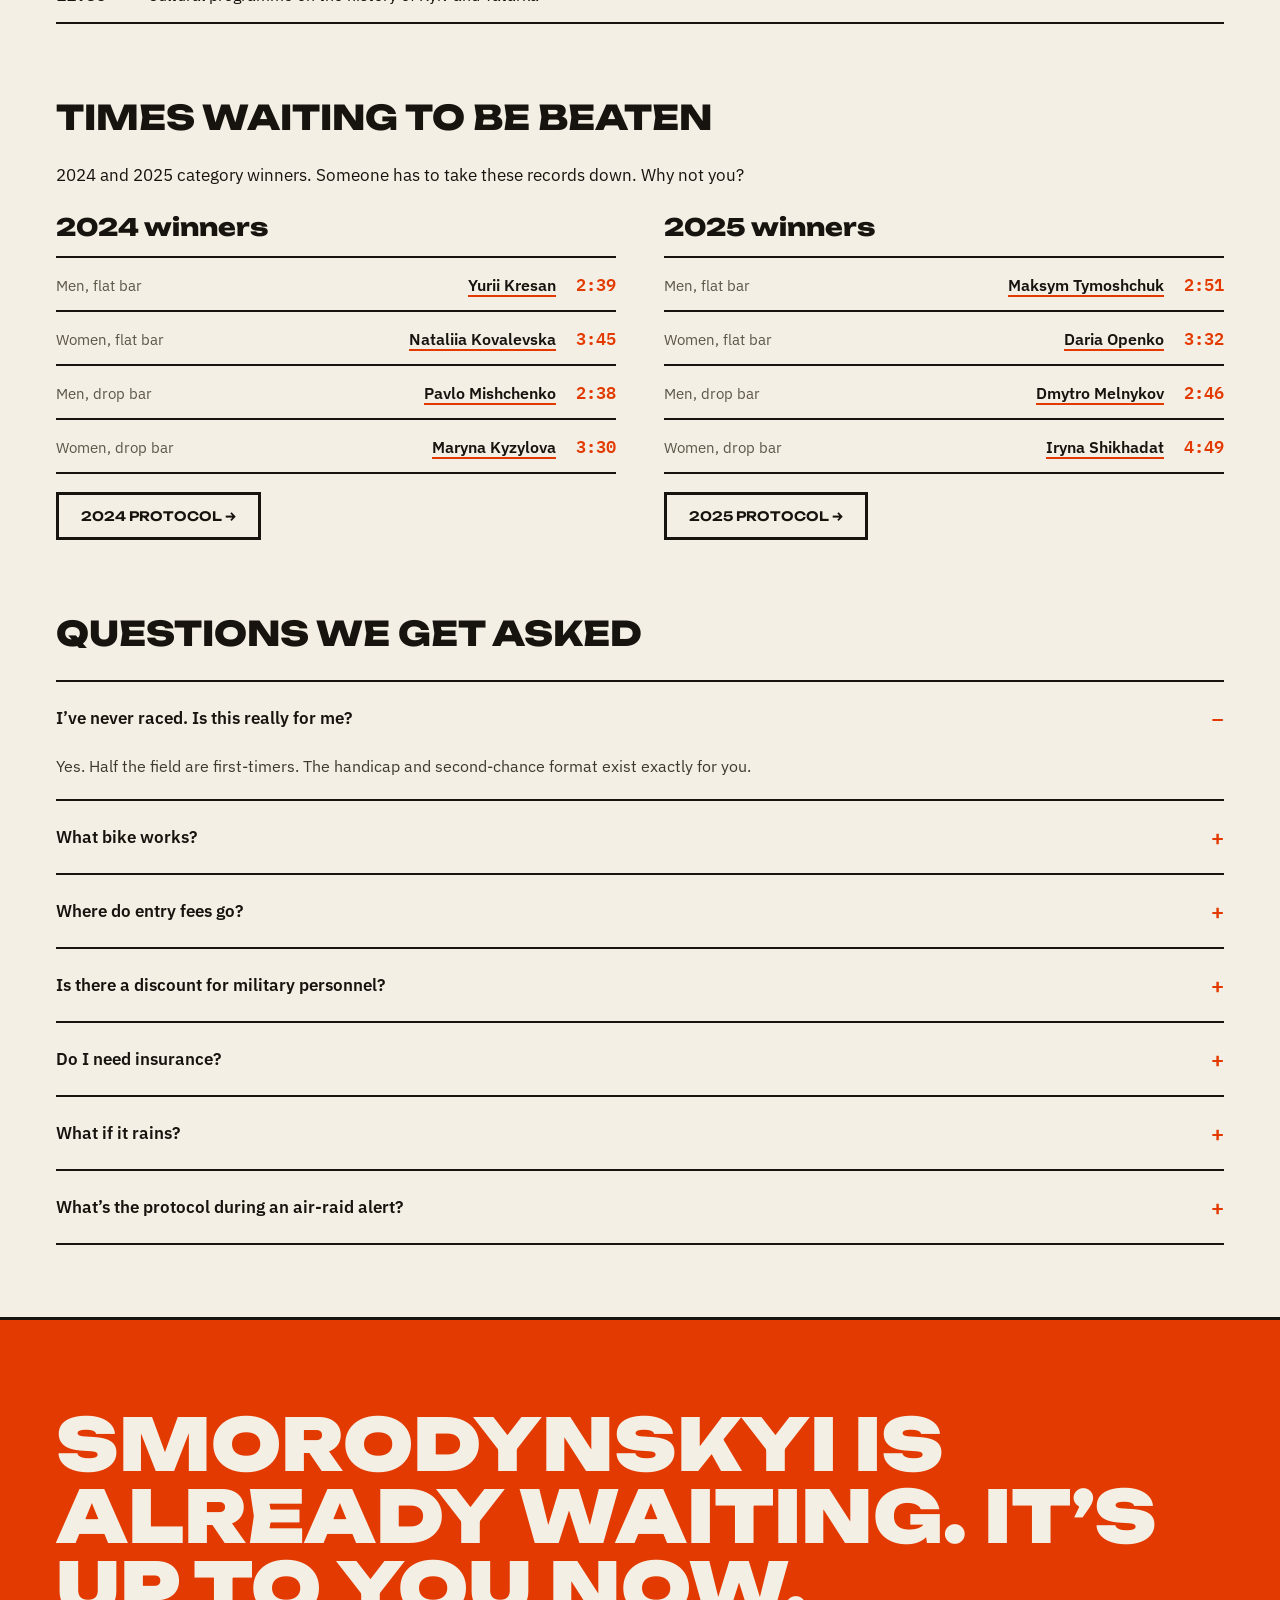
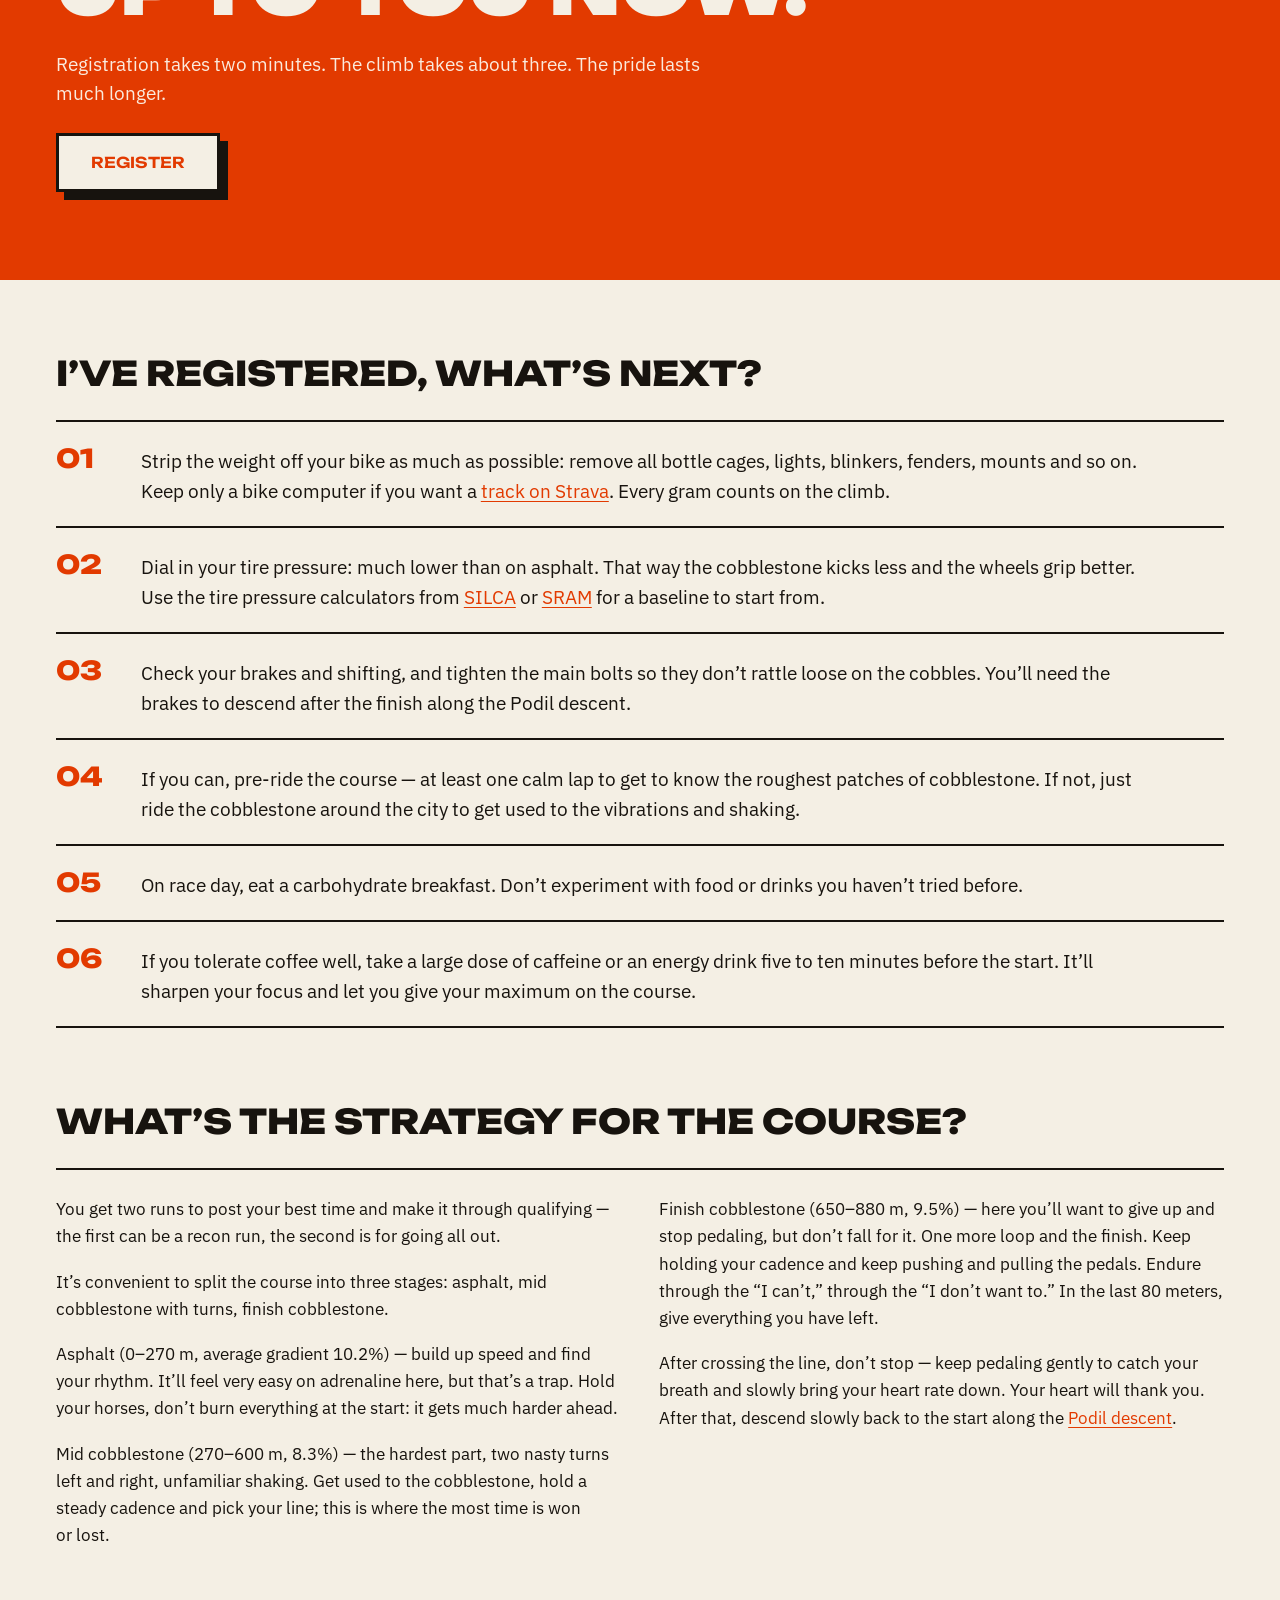
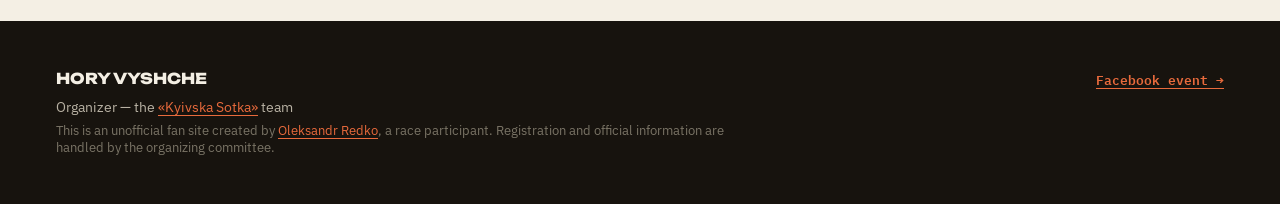
==== commit c474c5c6: "update OG; fix description" ====
--- a/index.html
+++ b/index.html
@@ -5,9 +5,24 @@
 <meta name="viewport" content="width=device-width, initial-scale=1">
 <meta name="color-scheme" content="light">
 <title>Гори Вище — Спринт вгору Смородинським узвозом</title>
-<link rel="icon" href="assets/icon.svg" type="image/svg+xml">
-<link rel="icon" href="assets/favicon.ico" sizes="any">
-<link rel="apple-touch-icon" href="assets/apple-touch-icon.png">
+<meta name="description" content="Велоспринт вгору Смородинським узвозом — історичним бруківочним підйомом до Татарки в Києві.">
+<link rel="icon" href="assets/icon.svg?v=3" type="image/svg+xml">
+<link rel="icon" href="assets/favicon.ico?v=3" sizes="any">
+<link rel="apple-touch-icon" href="assets/apple-touch-icon.png?v=3">
+<link rel="manifest" href="assets/site.webmanifest">
+<meta name="theme-color" content="#17130E">
+<meta property="og:type" content="website">
+<meta property="og:url" content="https://uzviz.pp.ua/">
+<meta property="og:title" content="Гори Вище — Спринт вгору Смородинським узвозом">
+<meta property="og:description" content="Велоспринт вгору Смородинським узвозом — історичним бруківочним підйомом до Татарки в Києві.">
+<meta property="og:image" content="https://uzviz.pp.ua/assets/og-image.jpg?v=3">
+<meta property="og:image:width" content="1200">
+<meta property="og:image:height" content="690">
+<meta property="og:locale" content="uk_UA">
+<meta name="twitter:card" content="summary_large_image">
+<meta name="twitter:title" content="Гори Вище — Спринт вгору Смородинським узвозом">
+<meta name="twitter:description" content="Велоспринт вгору Смородинським узвозом — історичним бруківочним підйомом до Татарки в Києві.">
+<meta name="twitter:image" content="https://uzviz.pp.ua/assets/og-image.jpg?v=3">
 <link rel="preconnect" href="https://fonts.googleapis.com">
 <link rel="preconnect" href="https://fonts.gstatic.com" crossorigin>
 <link rel="stylesheet" href="css/style.css?v=3">
--- a/css/style.css
+++ b/css/style.css
@@ -29,18 +29,24 @@
 a { color: var(--accent); text-decoration: underline; text-underline-offset: 3px; }
 a:hover { color: var(--ink); }
 
-.page { background: var(--bg); color: var(--ink); overflow-x: hidden; }
+.page { background: var(--bg); color: var(--ink); }
 
 .container { max-width: 1280px; margin: 0 auto; padding: 0 clamp(16px, 5vw, 56px); }
+
+/* offset anchor jumps so headings clear the sticky nav */
+section[id] { scroll-margin-top: 90px; }
 
 /* nav */
 .nav {
-  position: relative;
+  position: sticky;
+  top: 0;
+  z-index: 50;
   display: flex;
   align-items: center;
   justify-content: space-between;
   gap: 16px;
   padding: 14px clamp(16px, 5vw, 56px);
+  background: var(--bg);
   border-bottom: 3px solid var(--ink);
 }
 .nav-brand {
@@ -74,6 +80,7 @@
   position: absolute; top: 100%; right: clamp(16px, 5vw, 56px); z-index: 20;
   background: var(--bg); border: 3px solid var(--ink); padding: 8px 0;
   display: flex; flex-direction: column; min-width: 220px; box-shadow: 8px 8px 0 var(--accent);
+  max-height: calc(100vh - 80px); overflow-y: auto;
 }
 .dropdown a {
   padding: 11px 20px; color: var(--ink); text-decoration: none;
@@ -140,9 +147,9 @@
 
 /* route */
 .route-section { padding: 0 0 clamp(44px, 6vw, 72px); margin-top: -20px; }
-#hv-route-map { border: 3px solid var(--ink); height: 520px; min-width: 280px; background: #EAE4D6; overflow: hidden; }
+#hv-route-map { border: 3px solid var(--ink); height: 520px; max-width: 560px; background: #EAE4D6; overflow: hidden; }
 #hv-route-map iframe { height: 100% !important; width: 100% !important; display: block; }
-.route-links { display: flex; flex-wrap: wrap; gap: 10px; margin-top: 16px; min-width: 280px; }
+.route-links { display: flex; flex-wrap: wrap; gap: 10px; margin-top: 16px; max-width: 560px; }
 .route-link {
   flex: 1 1 0; display: flex; align-items: center; justify-content: center; text-align: center;
   font-family: 'IBM Plex Mono', monospace; font-weight: 600; font-size: 13px; text-transform: uppercase;
@@ -275,17 +282,6 @@
 .footer-fb { font-family: 'IBM Plex Mono', monospace; font-weight: 600; font-size: 13px; color: var(--accent-soft); text-decoration: underline; text-underline-offset: 3px; white-space: nowrap; }
 .footer-fb:hover { color: var(--accent-soft); }
 
-/* back to top */
-.back-to-top {
-  position: fixed; right: clamp(16px, 4vw, 32px); bottom: clamp(16px, 4vw, 32px); z-index: 50;
-  display: inline-flex; align-items: center; font-family: 'Unbounded', sans-serif; font-weight: 600;
-  font-size: 13px; text-transform: uppercase; color: var(--bg); background: var(--ink);
-  border: 3px solid var(--ink); padding: 13px 20px; text-decoration: none; box-shadow: 4px 4px 0 var(--accent);
-  opacity: 0; pointer-events: none; transition: opacity 0.2s ease;
-}
-.back-to-top.visible { opacity: 1; pointer-events: auto; }
-.back-to-top:hover { color: var(--bg); }
-
 /* phones: pull corner-pinned captions into normal flow so they can't overlap */
 @media (max-width: 480px) {
   .hero-media { display: flex; flex-direction: column; }
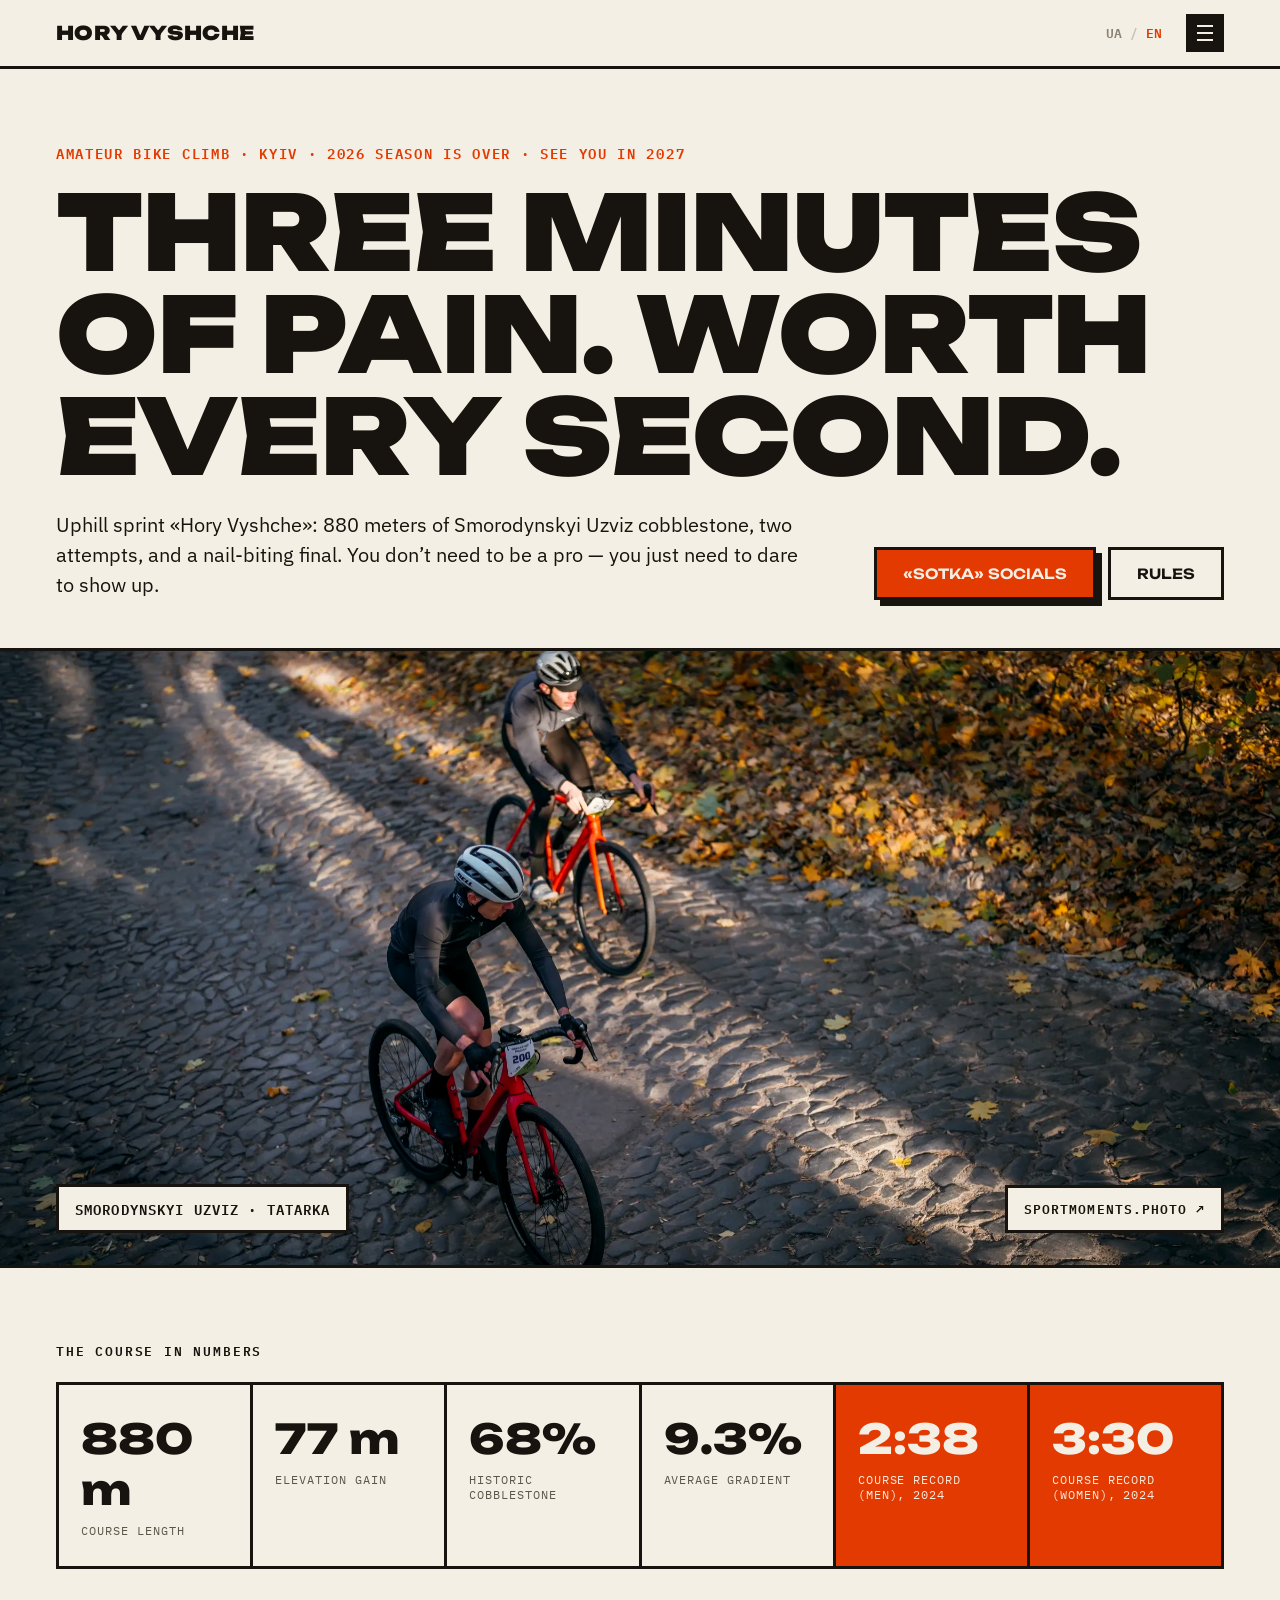
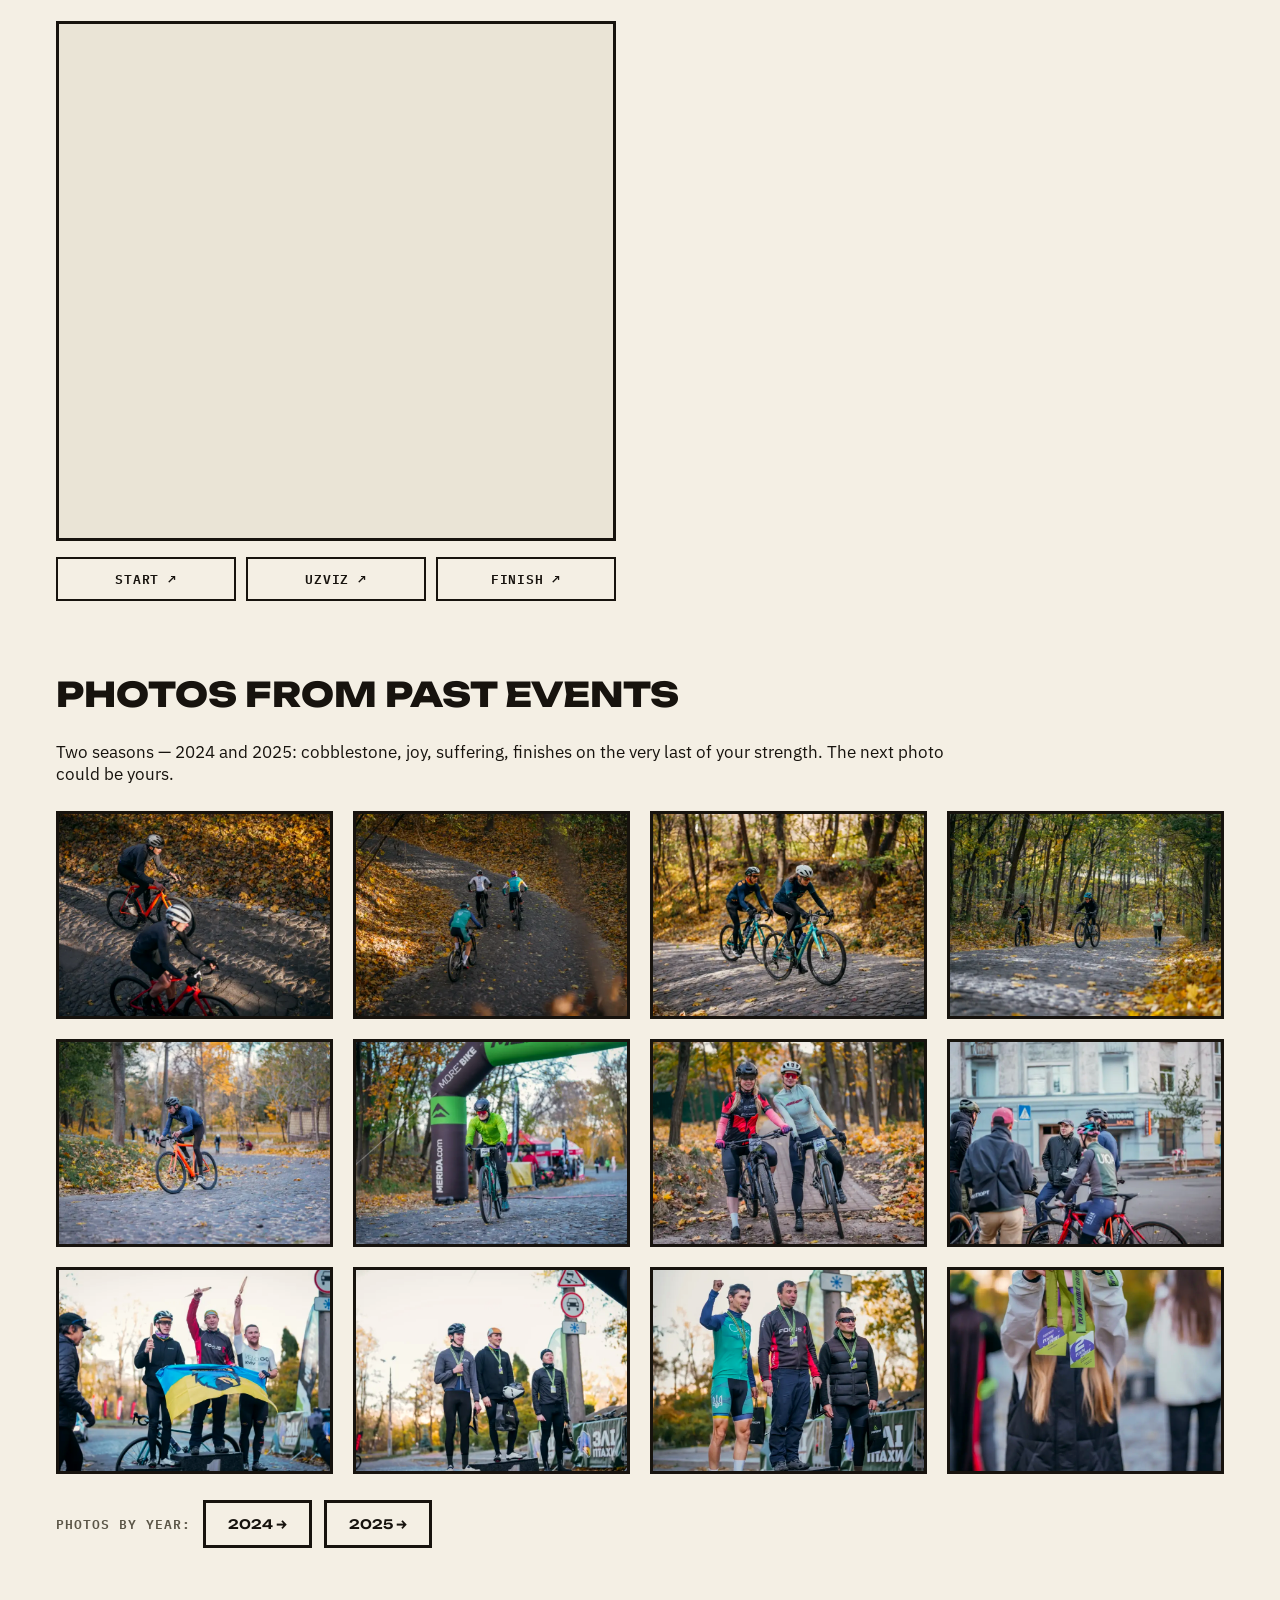
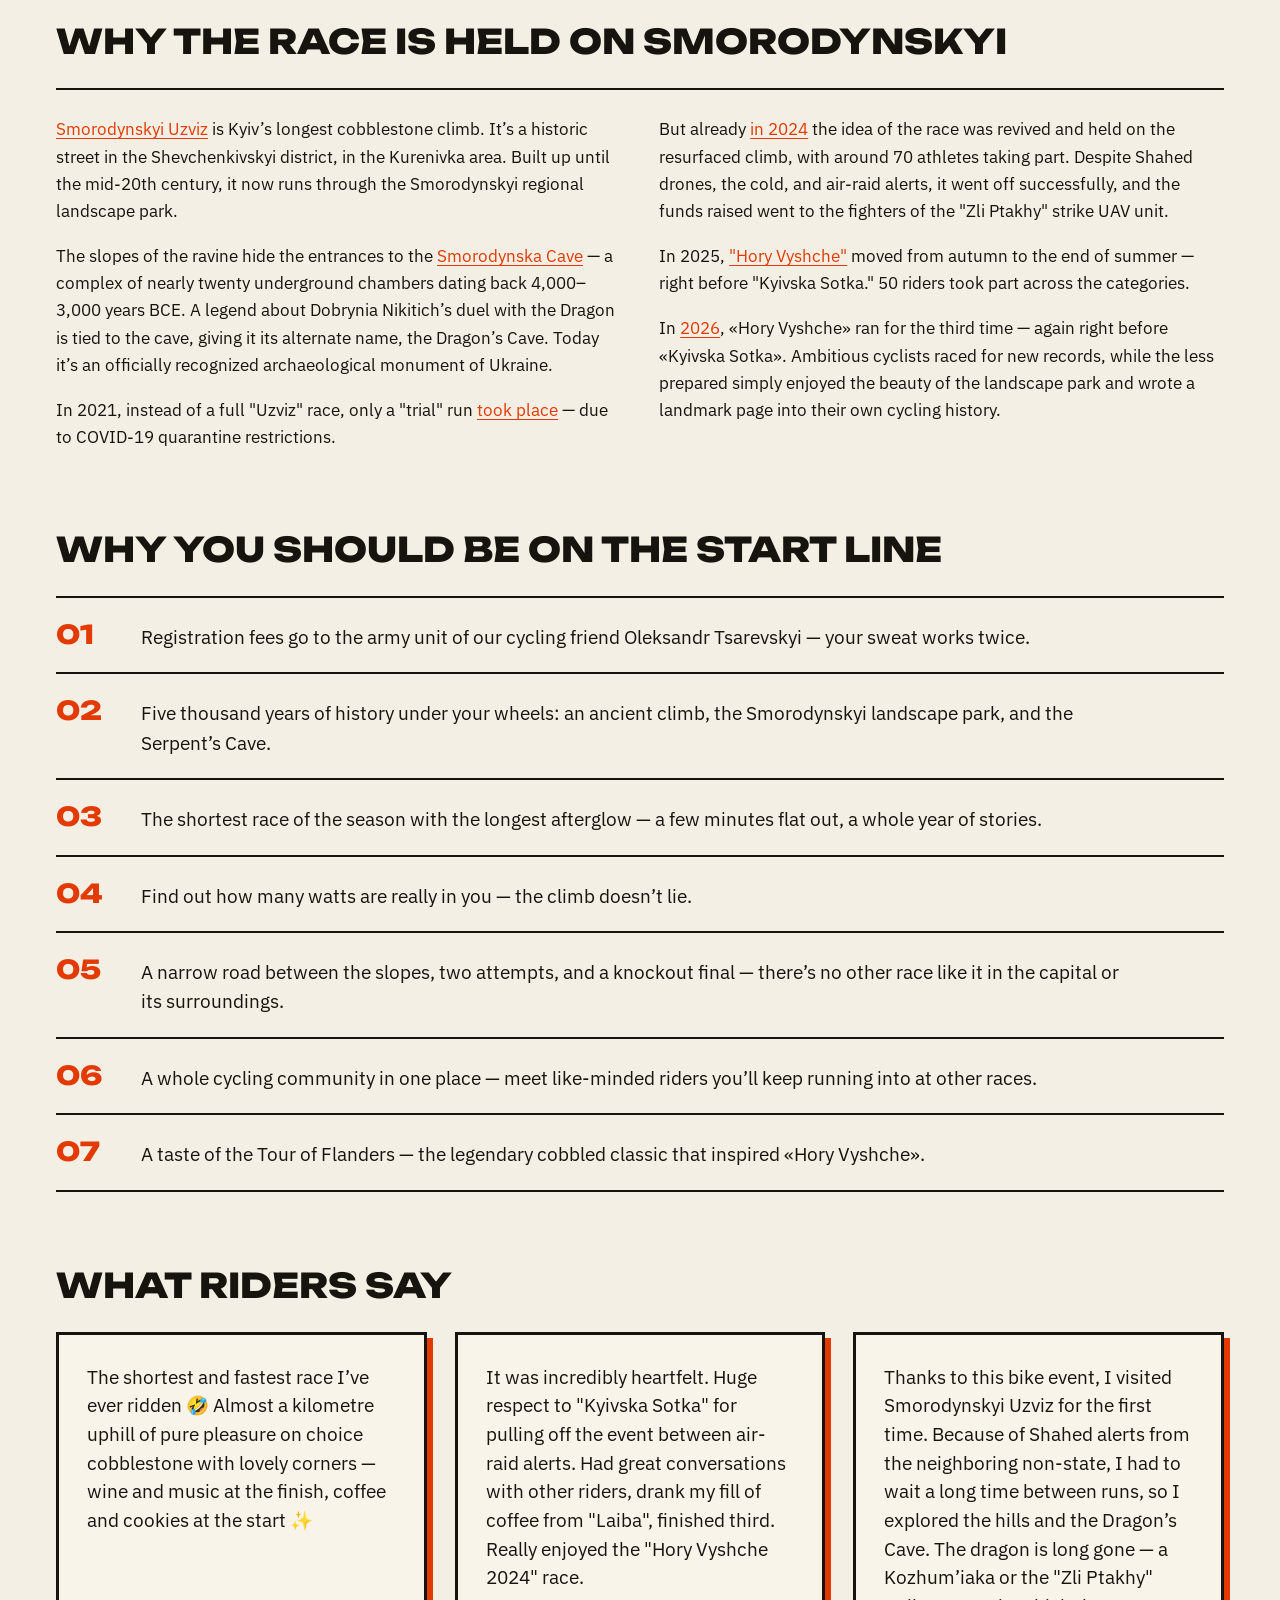
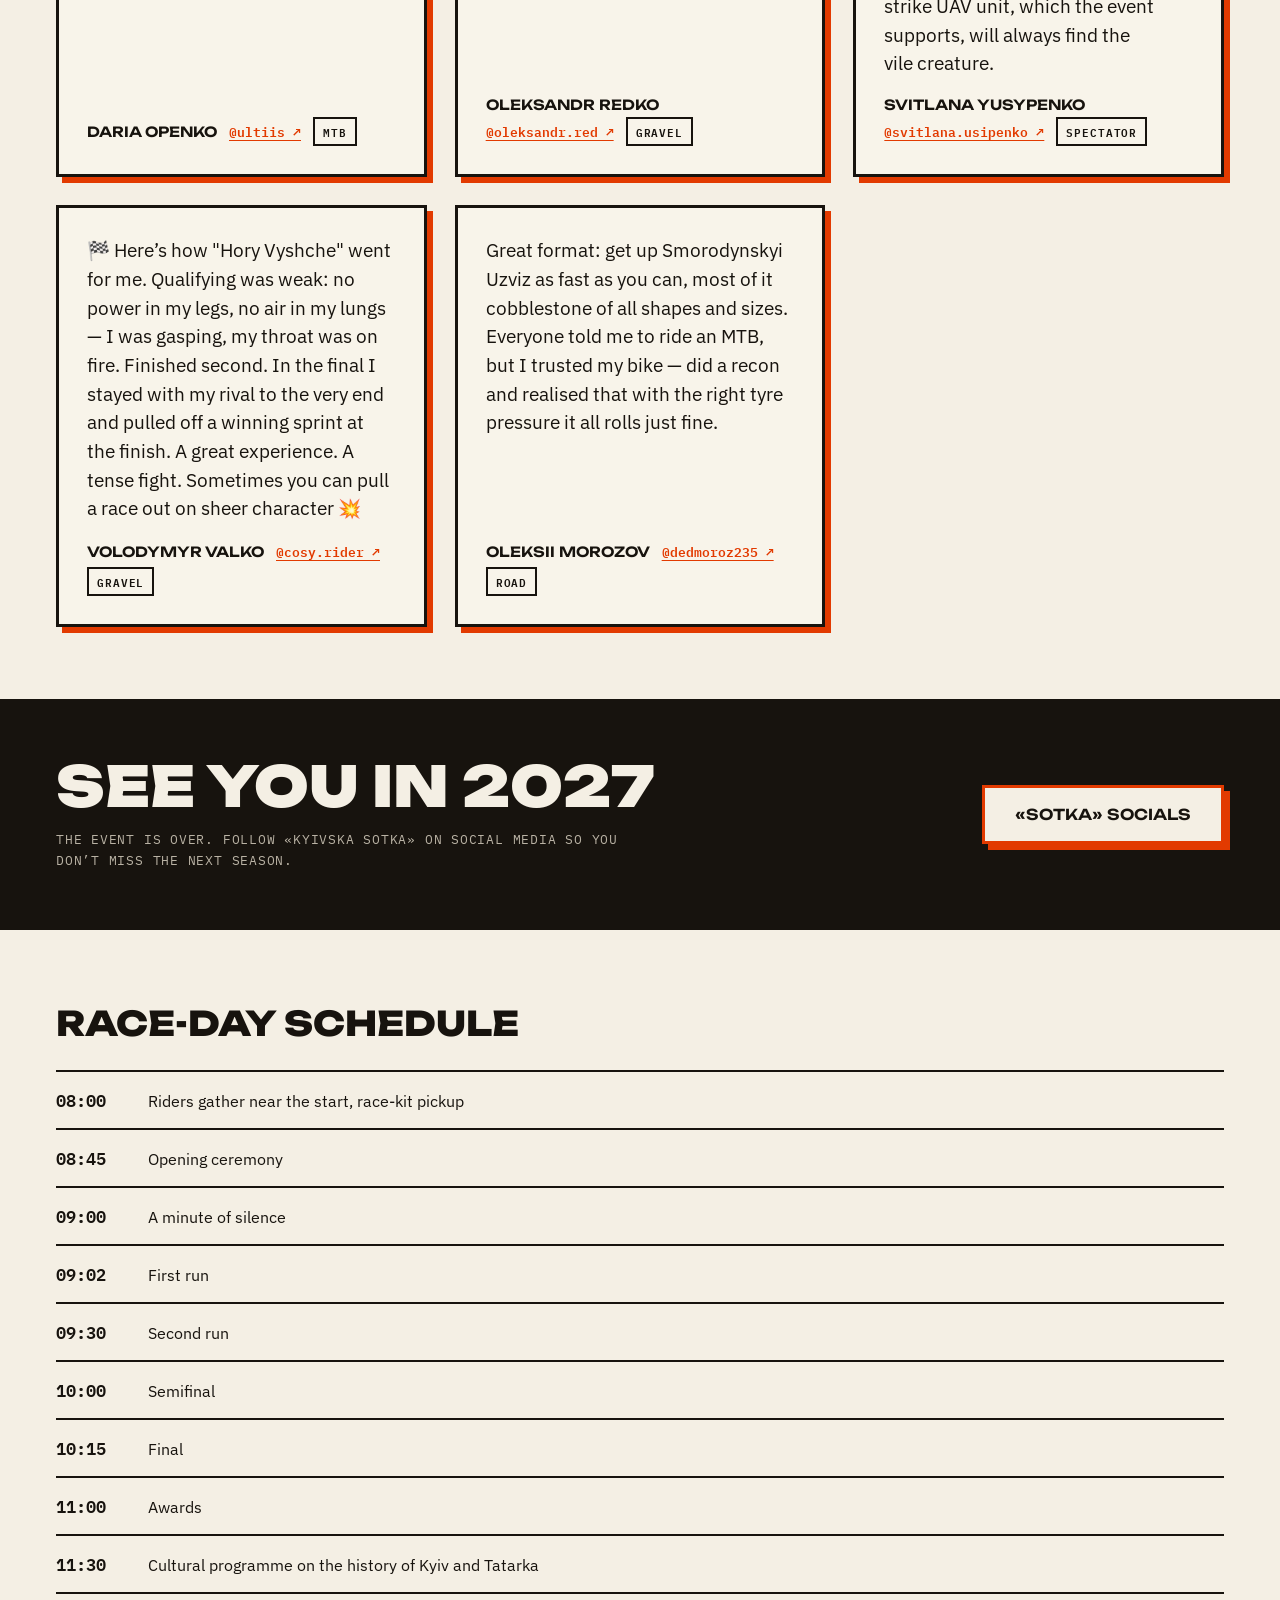
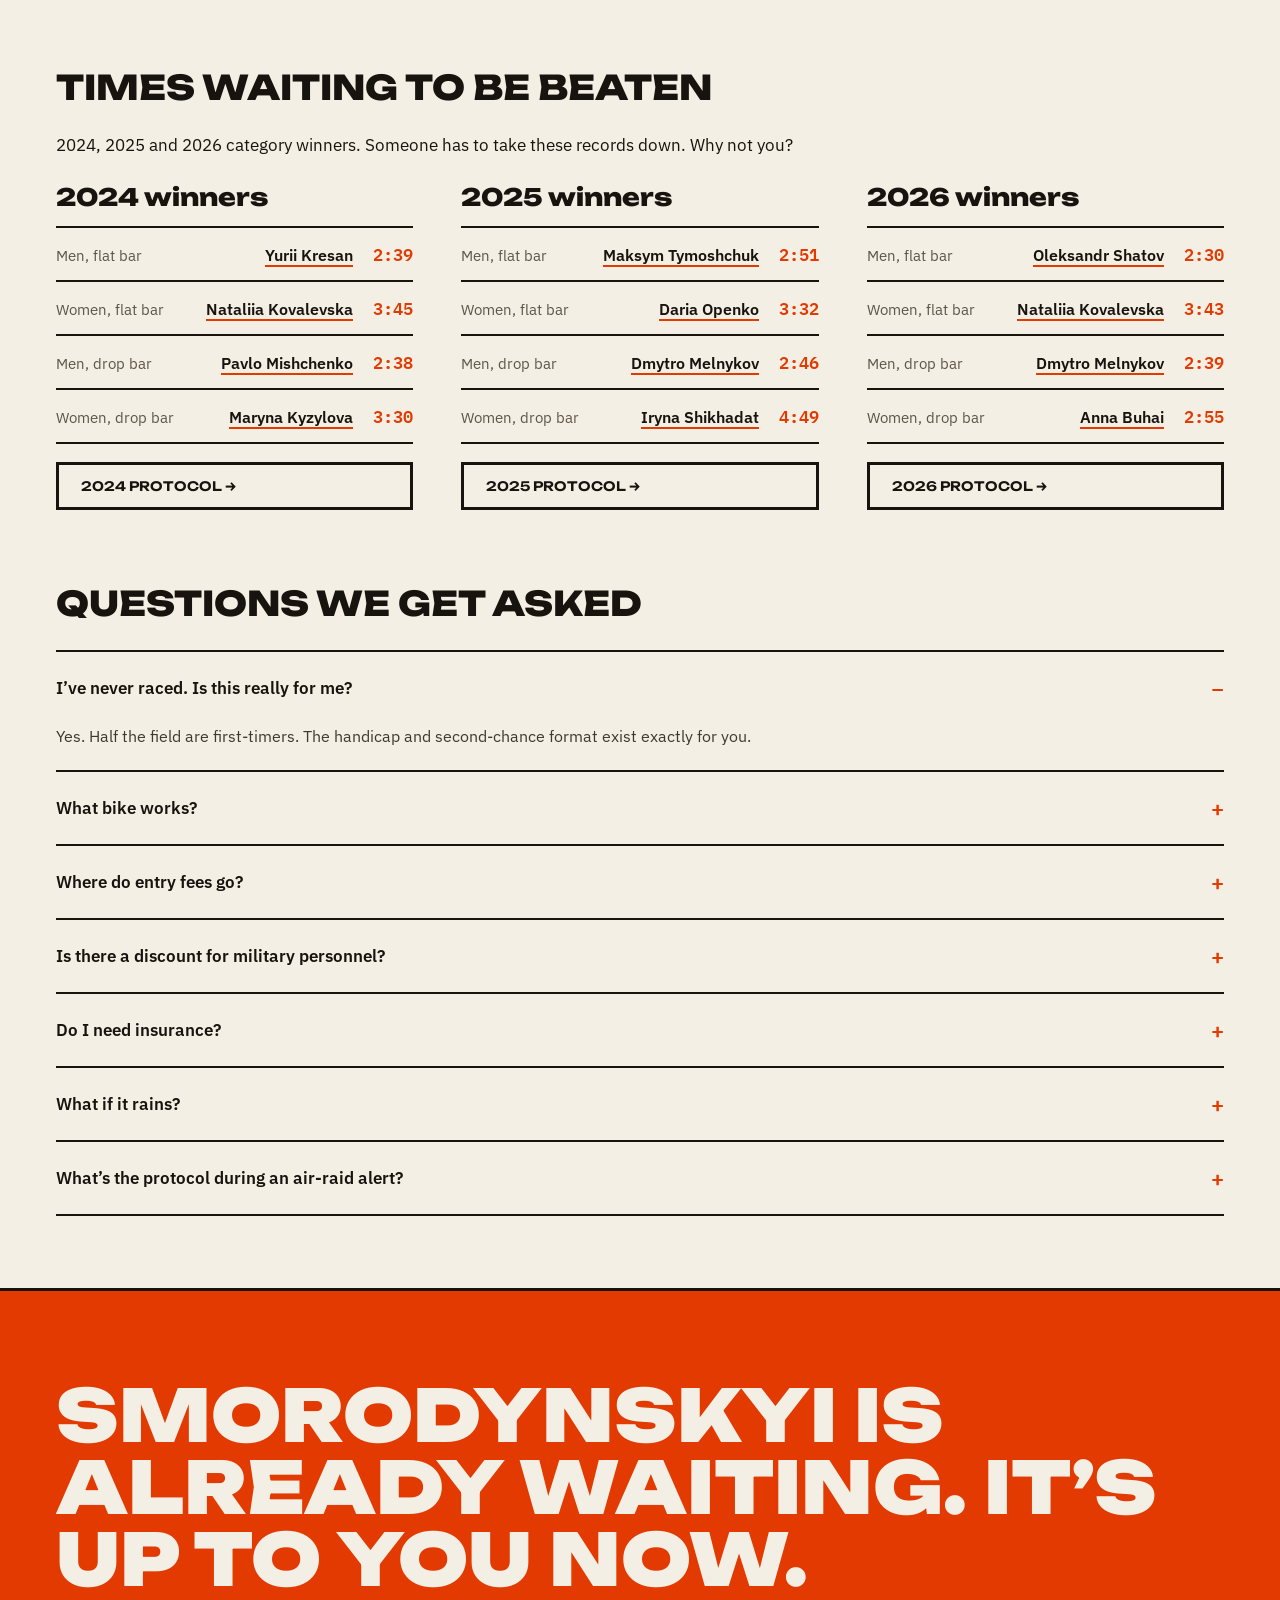
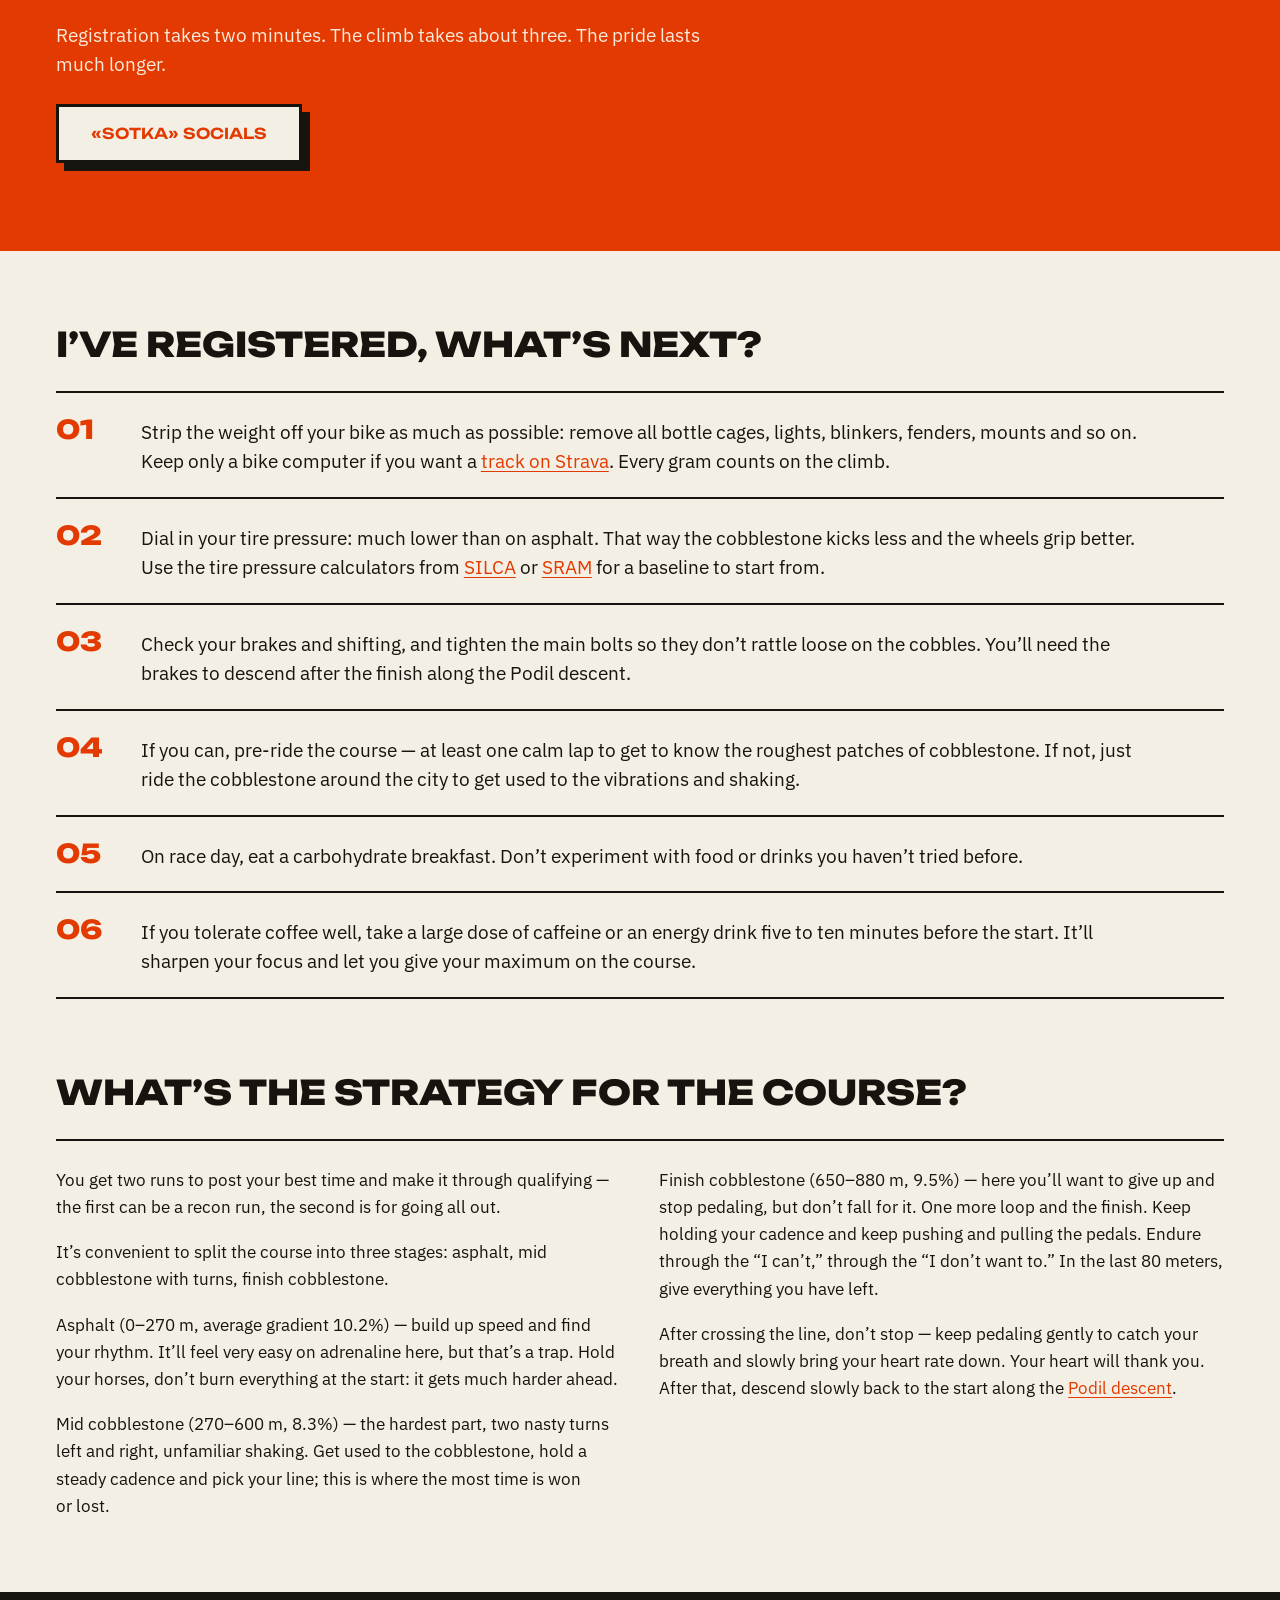
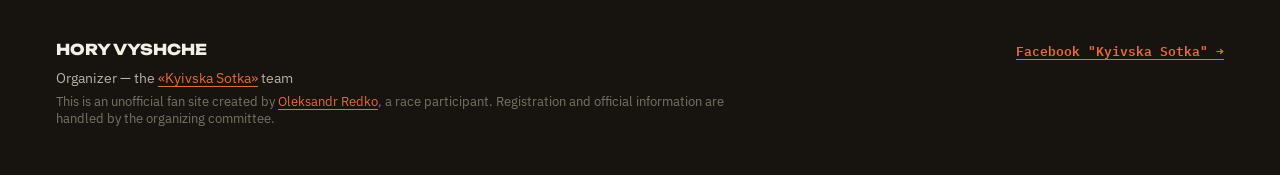
==== commit 54902adc: "the event of 2026 is over" ====
--- a/index.html
+++ b/index.html
@@ -6,29 +6,29 @@
 <meta name="color-scheme" content="light">
 <title>Гори Вище — Спринт вгору Смородинським узвозом</title>
 <meta name="description" content="Велоспринт вгору Смородинським узвозом — історичним бруківочним підйомом до Татарки в Києві.">
-<link rel="icon" href="assets/icon.svg?v=3" type="image/svg+xml">
-<link rel="icon" href="assets/favicon.ico?v=3" sizes="any">
-<link rel="apple-touch-icon" href="assets/apple-touch-icon.png?v=3">
+<link rel="icon" href="assets/icon.svg?v=7" type="image/svg+xml">
+<link rel="icon" href="assets/favicon.ico?v=7" sizes="any">
+<link rel="apple-touch-icon" href="assets/apple-touch-icon.png?v=7">
 <link rel="manifest" href="assets/site.webmanifest">
 <meta name="theme-color" content="#17130E">
 <meta property="og:type" content="website">
 <meta property="og:url" content="https://uzviz.pp.ua/">
 <meta property="og:title" content="Гори Вище — Спринт вгору Смородинським узвозом">
 <meta property="og:description" content="Велоспринт вгору Смородинським узвозом — історичним бруківочним підйомом до Татарки в Києві.">
-<meta property="og:image" content="https://uzviz.pp.ua/assets/og-image.jpg?v=3">
+<meta property="og:image" content="https://uzviz.pp.ua/assets/og-image.jpg?v=7">
 <meta property="og:image:width" content="1200">
 <meta property="og:image:height" content="690">
 <meta property="og:locale" content="uk_UA">
 <meta name="twitter:card" content="summary_large_image">
 <meta name="twitter:title" content="Гори Вище — Спринт вгору Смородинським узвозом">
 <meta name="twitter:description" content="Велоспринт вгору Смородинським узвозом — історичним бруківочним підйомом до Татарки в Києві.">
-<meta name="twitter:image" content="https://uzviz.pp.ua/assets/og-image.jpg?v=3">
+<meta name="twitter:image" content="https://uzviz.pp.ua/assets/og-image.jpg?v=7">
 <link rel="preconnect" href="https://fonts.googleapis.com">
 <link rel="preconnect" href="https://fonts.gstatic.com" crossorigin>
-<link rel="stylesheet" href="css/style.css?v=3">
+<link rel="stylesheet" href="css/style.css?v=7">
 </head>
 <body>
 <div class="page" id="app"></div>
-<script src="js/main.js?v=3"></script>
+<script src="js/main.js?v=7"></script>
 </body>
 </html>
--- a/css/style.css
+++ b/css/style.css
@@ -174,19 +174,15 @@
 .why-text { margin: 0; font-size: clamp(16px, 1.9vw, 19px); line-height: 1.55; max-width: 92ch; }
 .rule-top { border-top: 2px solid var(--ink); }
 
-/* countdown */
+/* expect-2027 banner */
 .countdown-section { background: var(--ink); color: var(--bg); border-top: 3px solid var(--ink); border-bottom: 3px solid var(--ink); }
 .countdown-inner {
   max-width: 1280px; margin: 0 auto; padding: clamp(36px, 5vw, 56px) clamp(16px, 5vw, 56px);
   display: flex; flex-wrap: wrap; gap: clamp(24px, 4vw, 48px); align-items: center; justify-content: space-between;
 }
-.timers { display: flex; flex-wrap: wrap; gap: clamp(28px, 5vw, 72px); }
-.timer-label { font-family: 'IBM Plex Mono', monospace; font-weight: 600; font-size: 13px; letter-spacing: 0.14em; text-transform: uppercase; color: var(--accent-soft); margin: 0 0 14px; }
-.timer-values { display: flex; gap: clamp(12px, 2vw, 24px); align-items: baseline; }
-.timer-num { font-family: 'Unbounded', sans-serif; font-weight: 900; font-size: clamp(32px, 4.6vw, 56px); line-height: 1; }
-.timer-unit { display: block; font-family: 'IBM Plex Mono', monospace; font-size: 12px; letter-spacing: 0.1em; text-transform: uppercase; color: var(--line-muted); margin-top: 6px; }
-.timer-colon { font-family: 'Unbounded', sans-serif; font-weight: 900; font-size: clamp(22px, 3vw, 40px); color: var(--accent); }
-.timer-note { font-family: 'IBM Plex Mono', monospace; font-size: 12.5px; letter-spacing: 0.06em; text-transform: uppercase; color: var(--line-muted); margin: 14px 0 0; }
+.expect { max-width: 60ch; }
+.expect-title { font-family: 'Unbounded', sans-serif; font-weight: 900; font-size: clamp(32px, 4.6vw, 56px); line-height: 1; text-transform: uppercase; margin: 0; }
+.expect-sub { font-family: 'IBM Plex Mono', monospace; font-size: 13px; letter-spacing: 0.06em; text-transform: uppercase; color: var(--line-muted); line-height: 1.6; margin: 16px 0 0; }
 .countdown-cta { display: inline-flex; align-items: center; font-family: 'Unbounded', sans-serif; font-weight: 600; font-size: 15px; text-transform: uppercase; color: var(--ink); background: var(--bg); border: 3px solid var(--accent); padding: 17px 30px; text-decoration: none; box-shadow: 6px 6px 0 var(--accent); }
 
 /* schedule */
@@ -198,6 +194,8 @@
 /* results */
 .results-section { padding: 0 0 clamp(44px, 6vw, 72px); }
 .results-years-grid { display: grid; grid-template-columns: repeat(auto-fit, minmax(min(340px, 100%), 1fr)); gap: clamp(24px, 4vw, 48px); }
+.results-years-grid > div { display: flex; flex-direction: column; }
+.results-years-grid > div .rule-top { margin-top: auto; }
 .results-year-heading { font-family: 'Unbounded', sans-serif; font-weight: 800; font-size: clamp(18px, 2.2vw, 24px); margin: 0 0 14px; }
 .results-item { display: flex; flex-wrap: nowrap; gap: 6px 20px; justify-content: space-between; padding: 12px 0; border-top: 2px solid var(--ink); align-items: baseline; }
 .results-category { font-size: 14.5px; color: var(--muted); flex: 1 1 auto; min-width: 0; }
